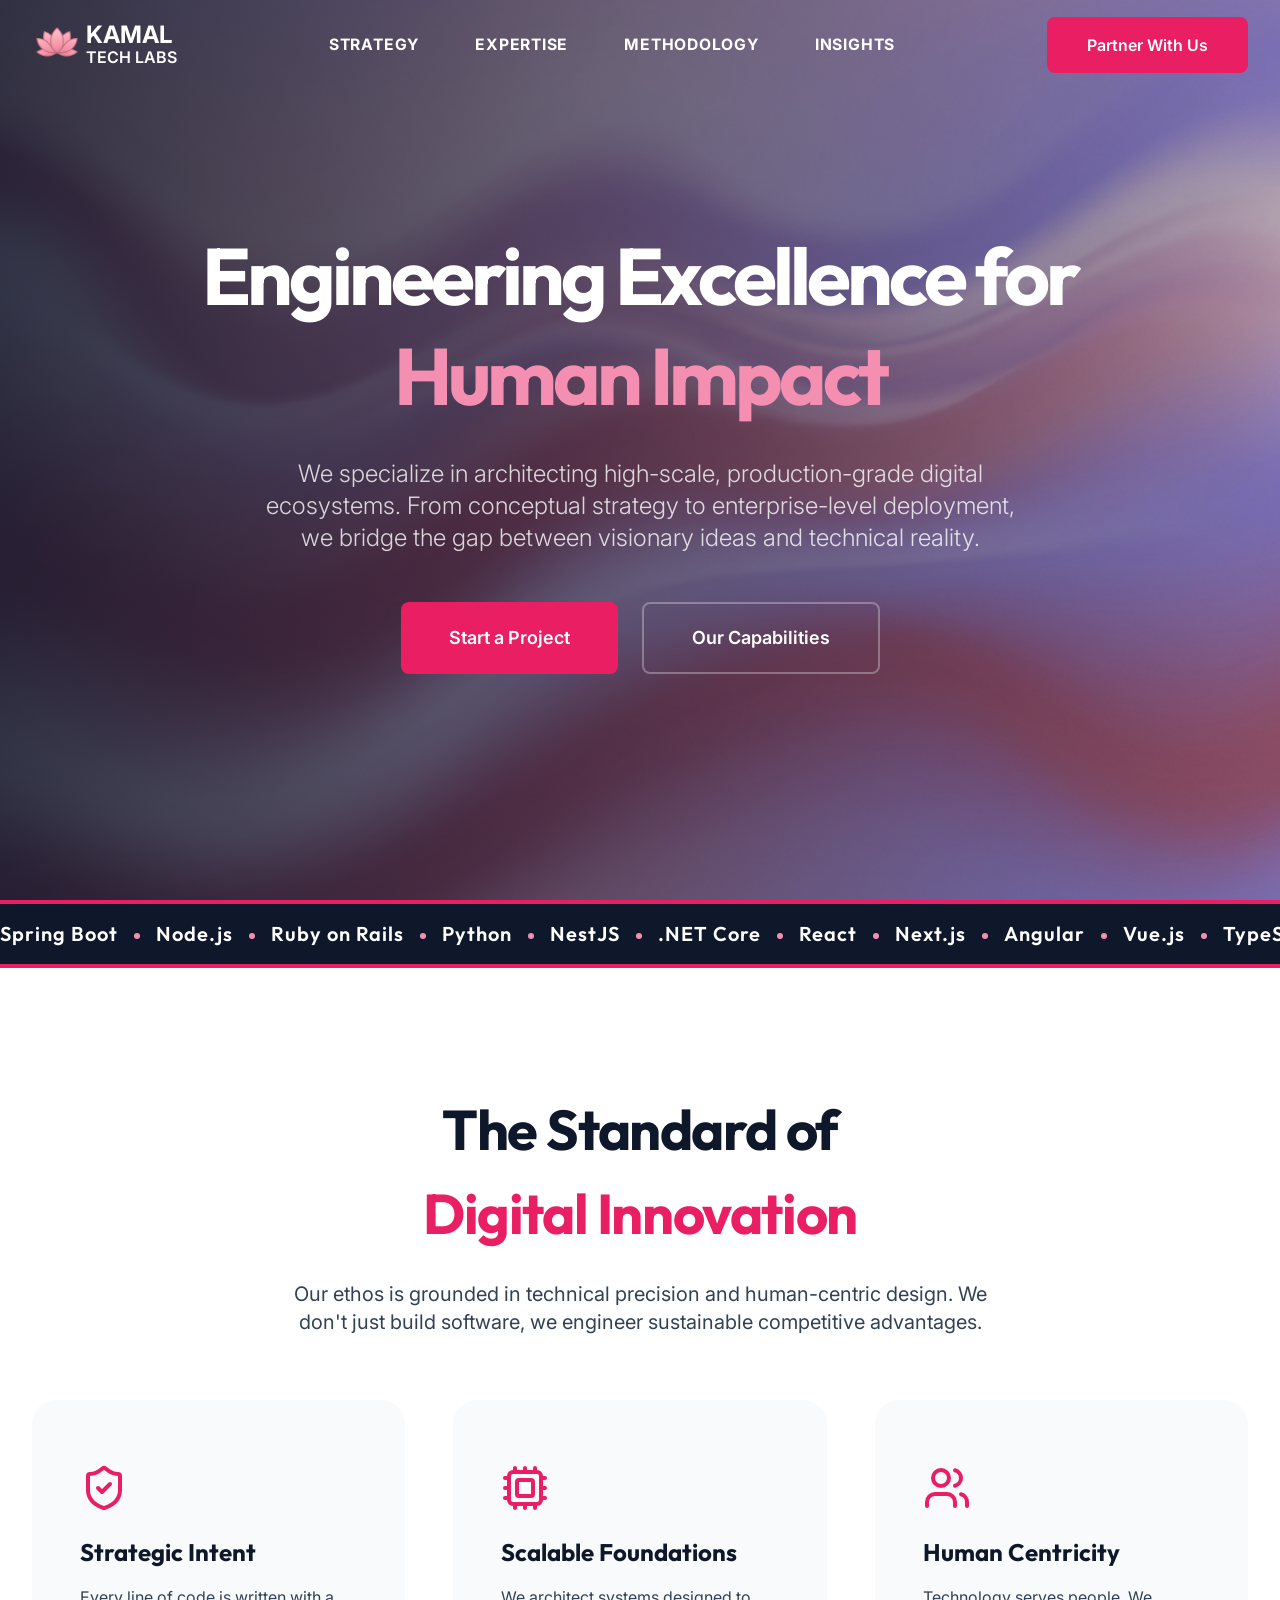
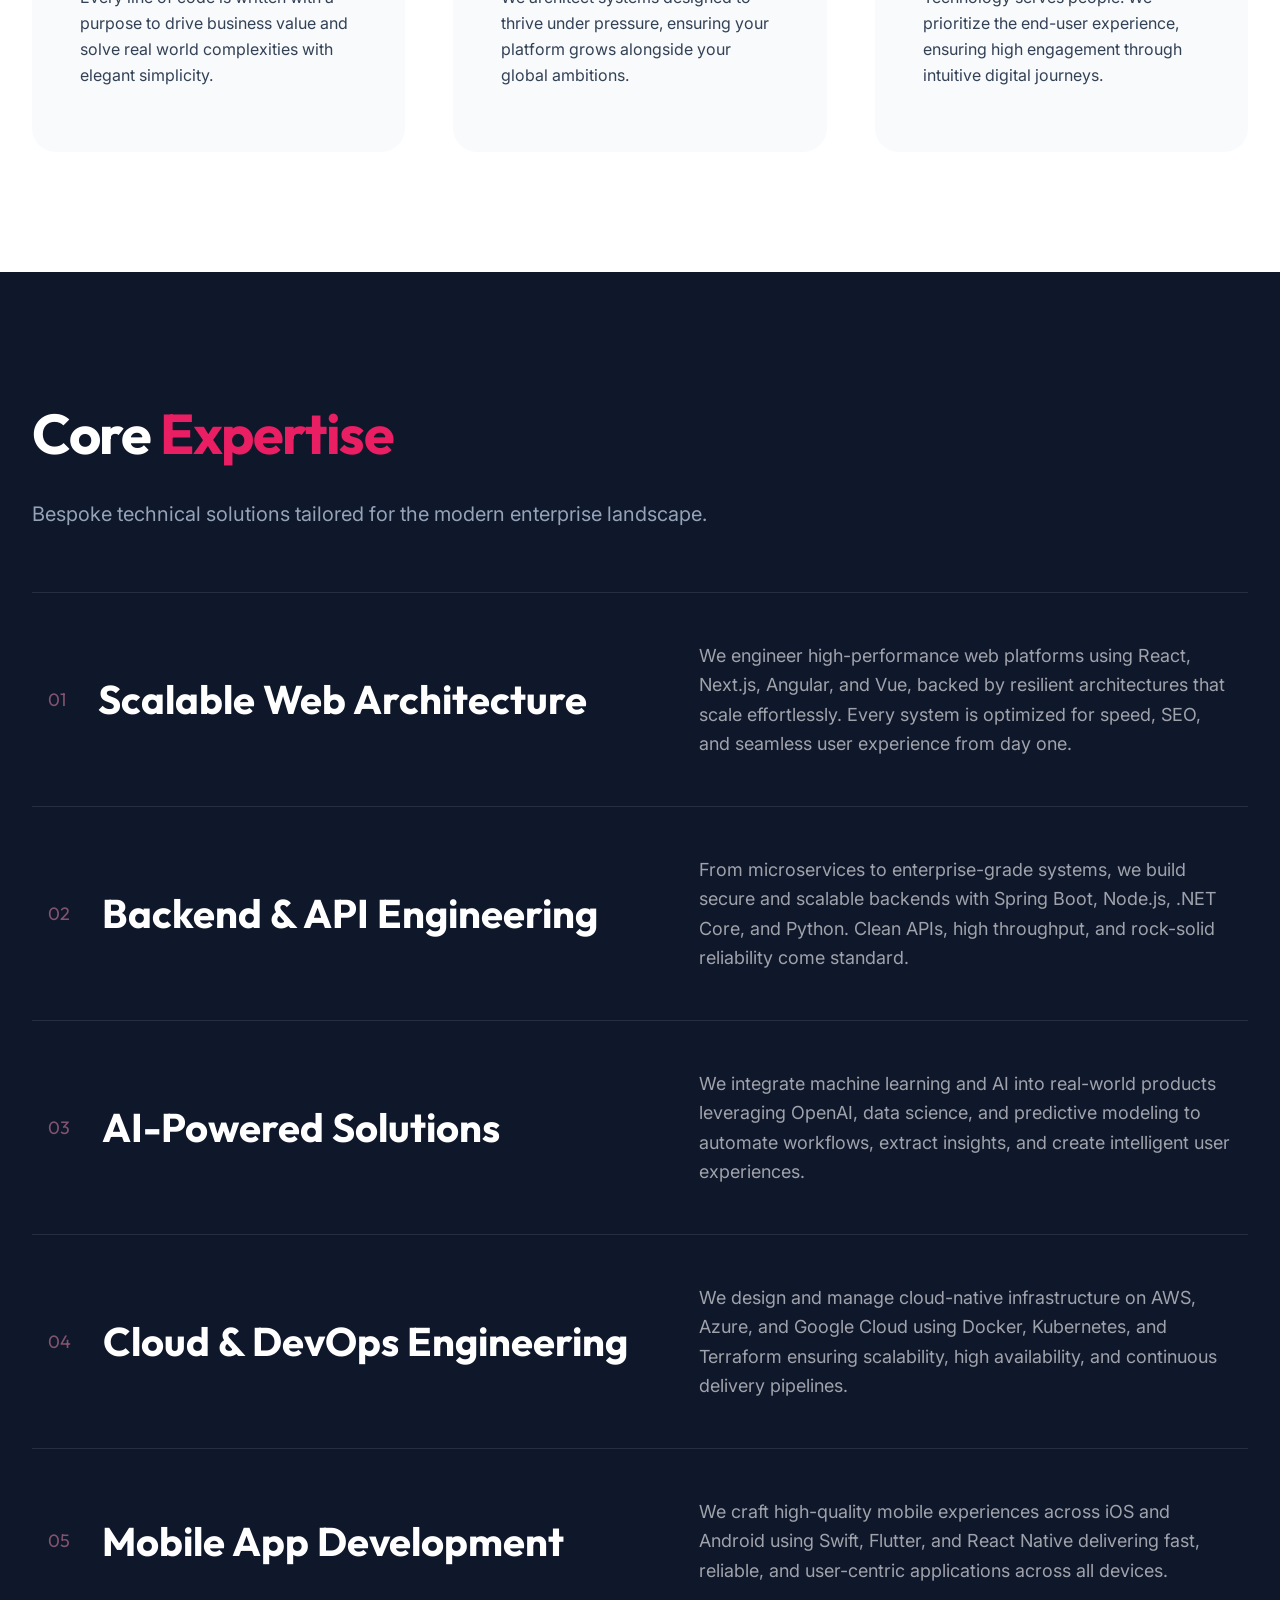
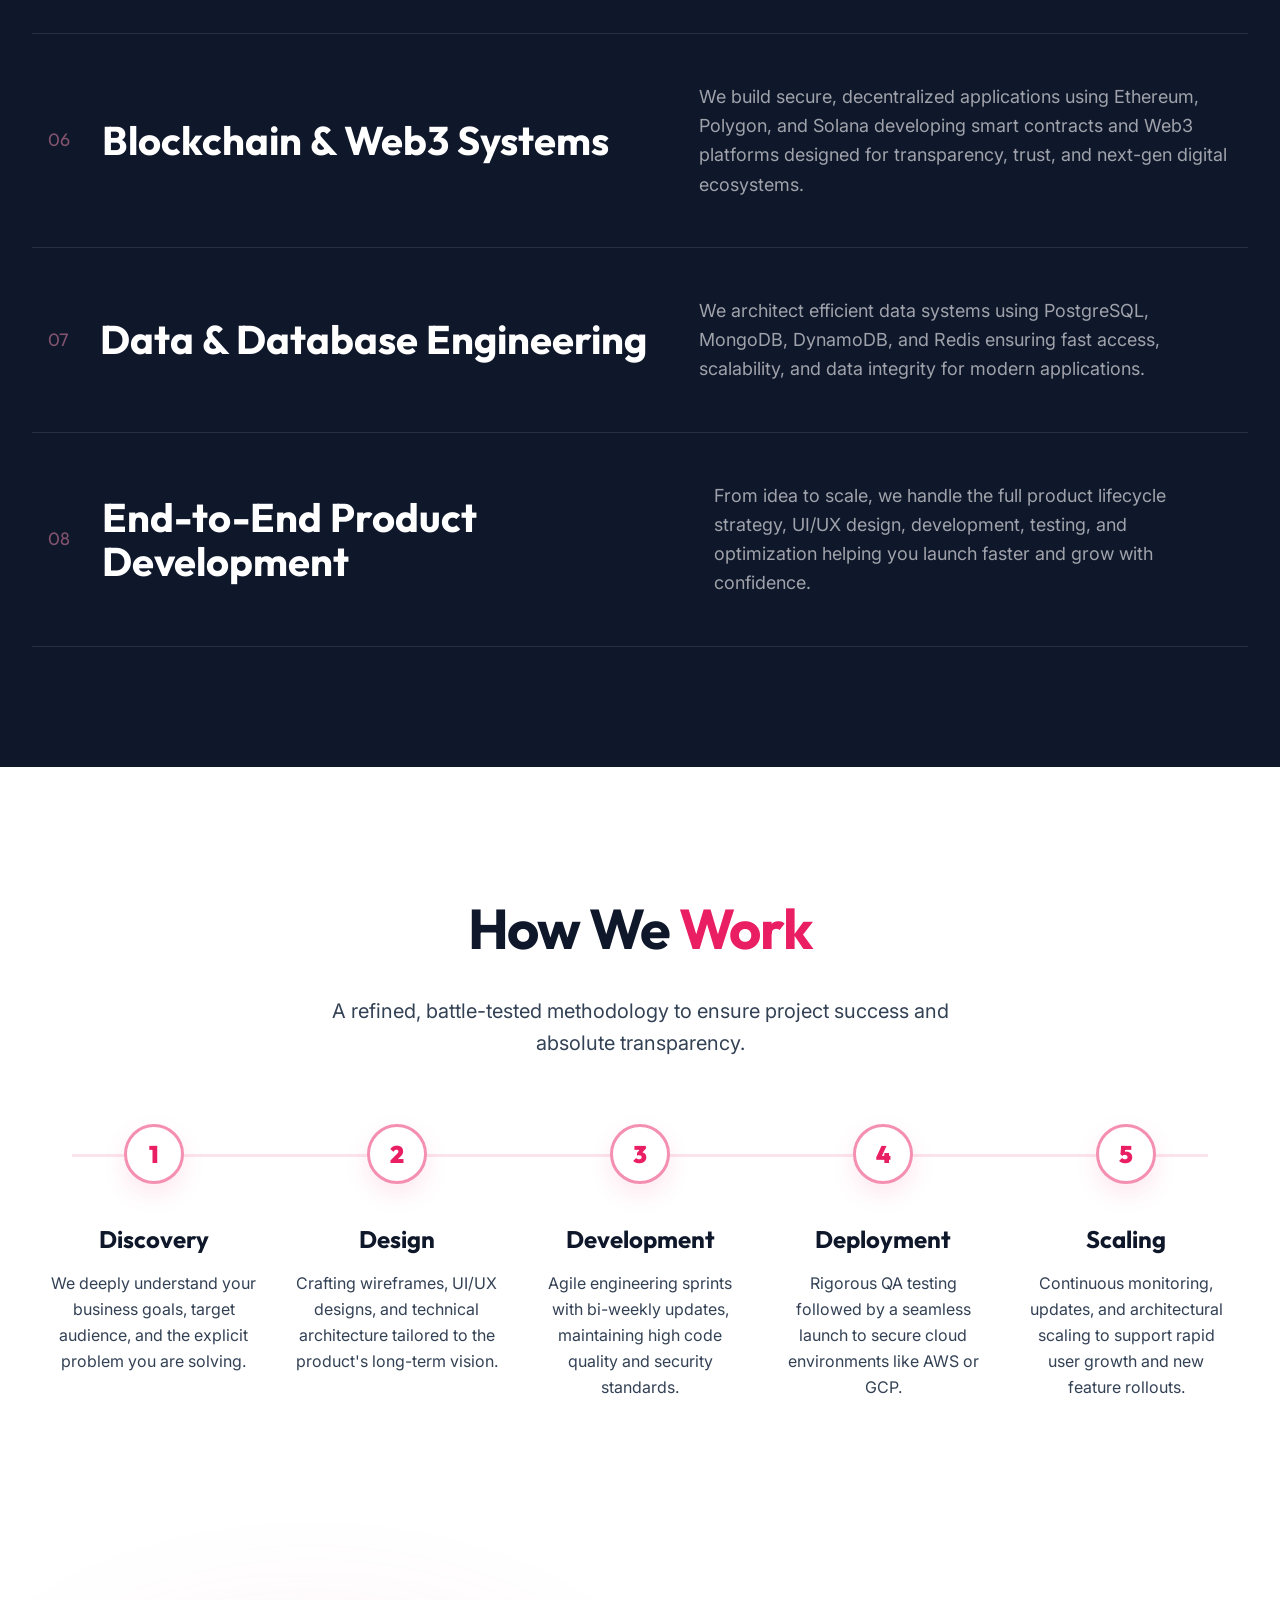
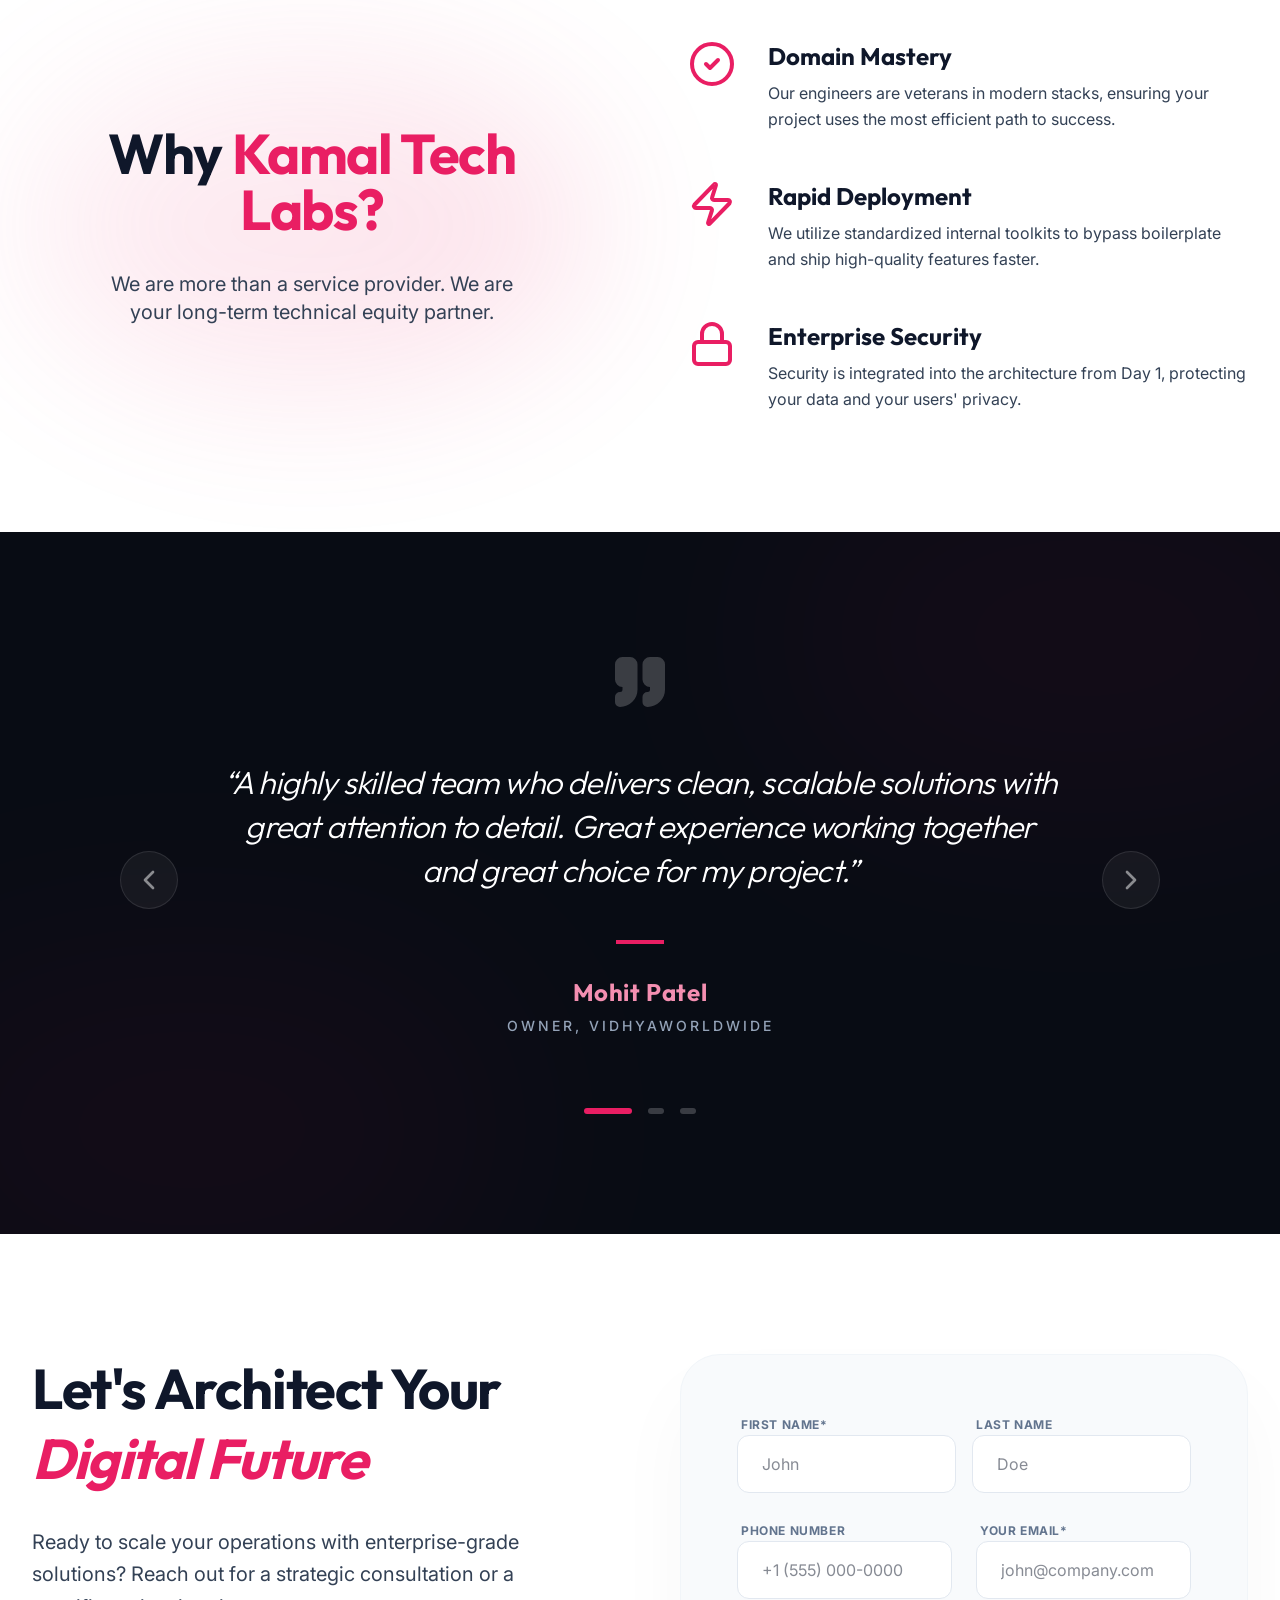
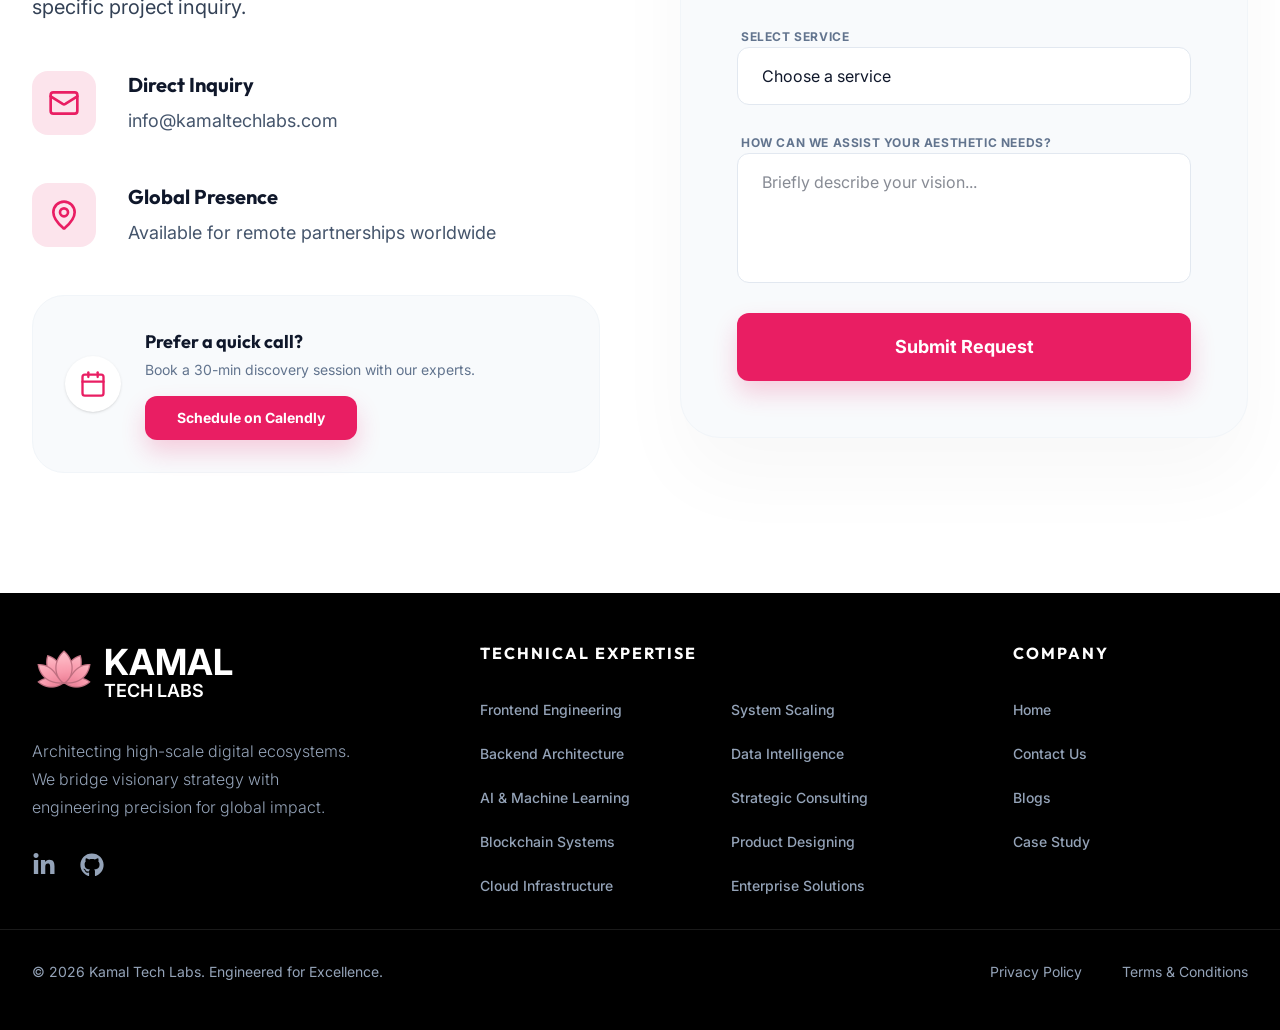
==== index.html @ 9405d2a1 "Landing page implementation" ====
<!doctype html>
<html lang="en">

<head>
  <meta charset="UTF-8" />
  <meta name="viewport" content="width=device-width, initial-scale=1.0" />
  <title>Kamal Tech Labs | Enterprise Digital Solutions & Innovation</title>
  <meta name="description"
    content="Kamal Tech Labs delivers high-performance digital services, transforming complex ideas into scalable, production-ready enterprise solutions." />

  <!-- Icons -->
  <link rel="icon" type="image/png" href="/favicon/favicon-96x96.png" sizes="96x96" />
  <link rel="icon" type="image/svg+xml" href="/favicon/favicon.svg" />
  <link rel="shortcut icon" href="/favicon/favicon.ico" />
  <link rel="apple-touch-icon" sizes="180x180" href="/favicon/apple-touch-icon.png" />
  <link rel="manifest" href="/favicon/site.webmanifest" />

  <!-- Open Graph / Facebook -->
  <meta property="og:type" content="website" />
  <meta property="og:title" content="Kamal Tech Labs | Enterprise Digital Solutions & Innovation" />
  <meta property="og:description"
    content="Kamal Tech Labs delivers high-performance digital services, transforming complex ideas into scalable, production-ready enterprise solutions." />

  <!-- Twitter -->
  <meta property="twitter:card" content="summary_large_image" />
  <meta property="twitter:title" content="Kamal Tech Labs | Enterprise Digital Solutions & Innovation" />
  <meta property="twitter:description"
    content="Kamal Tech Labs delivers high-performance digital services, transforming complex ideas into scalable, production-ready enterprise solutions." />

  <!-- Fonts -->
  <link rel="preconnect" href="https://fonts.googleapis.com" />
  <link rel="preconnect" href="https://fonts.gstatic.com" crossOrigin="anonymous" />
  <link
    href="https://fonts.googleapis.com/css2?family=Inter:wght@300;400;500;600&family=Outfit:wght@400;600;700;800&display=swap"
    rel="stylesheet" />

  <!-- Calendly -->
  <link href="https://assets.calendly.com/assets/external/widget.css" rel="stylesheet" />
  <script src="https://assets.calendly.com/assets/external/widget.js" type="text/javascript" async></script>
  <script type="module" crossorigin src="/assets/index-AXK6j0Ja.js"></script>
  <link rel="stylesheet" crossorigin href="/assets/index-B1nuG4Dw.css">
</head>

<body>
  <div id="root"></div>
</body>

</html>
---- assets/index-B1nuG4Dw.css ----
/*! tailwindcss v4.2.2 | MIT License | https://tailwindcss.com */
@layer properties{@supports (((-webkit-hyphens:none)) and (not (margin-trim:inline))) or ((-moz-orient:inline) and (not (color:rgb(from red r g b)))){*,:before,:after,::backdrop{--tw-translate-x:0;--tw-translate-y:0;--tw-translate-z:0;--tw-rotate-x:initial;--tw-rotate-y:initial;--tw-rotate-z:initial;--tw-skew-x:initial;--tw-skew-y:initial;--tw-space-y-reverse:0;--tw-border-style:solid;--tw-gradient-position:initial;--tw-gradient-from:#0000;--tw-gradient-via:#0000;--tw-gradient-to:#0000;--tw-gradient-stops:initial;--tw-gradient-via-stops:initial;--tw-gradient-from-position:0%;--tw-gradient-via-position:50%;--tw-gradient-to-position:100%;--tw-leading:initial;--tw-font-weight:initial;--tw-tracking:initial;--tw-shadow:0 0 #0000;--tw-shadow-color:initial;--tw-shadow-alpha:100%;--tw-inset-shadow:0 0 #0000;--tw-inset-shadow-color:initial;--tw-inset-shadow-alpha:100%;--tw-ring-color:initial;--tw-ring-shadow:0 0 #0000;--tw-inset-ring-color:initial;--tw-inset-ring-shadow:0 0 #0000;--tw-ring-inset:initial;--tw-ring-offset-width:0px;--tw-ring-offset-color:#fff;--tw-ring-offset-shadow:0 0 #0000;--tw-blur:initial;--tw-brightness:initial;--tw-contrast:initial;--tw-grayscale:initial;--tw-hue-rotate:initial;--tw-invert:initial;--tw-opacity:initial;--tw-saturate:initial;--tw-sepia:initial;--tw-drop-shadow:initial;--tw-drop-shadow-color:initial;--tw-drop-shadow-alpha:100%;--tw-drop-shadow-size:initial;--tw-backdrop-blur:initial;--tw-backdrop-brightness:initial;--tw-backdrop-contrast:initial;--tw-backdrop-grayscale:initial;--tw-backdrop-hue-rotate:initial;--tw-backdrop-invert:initial;--tw-backdrop-opacity:initial;--tw-backdrop-saturate:initial;--tw-backdrop-sepia:initial;--tw-duration:initial;--tw-ease:initial;--tw-scale-x:1;--tw-scale-y:1;--tw-scale-z:1;--tw-content:""}}}@layer theme{:root,:host{--font-sans:ui-sans-serif, system-ui, sans-serif, "Apple Color Emoji", "Segoe UI Emoji", "Segoe UI Symbol", "Noto Color Emoji";--font-mono:ui-monospace, SFMono-Regular, Menlo, Monaco, Consolas, "Liberation Mono", "Courier New", monospace;--color-slate-100:oklch(96.8% .007 247.896);--color-slate-200:oklch(92.9% .013 255.508);--color-slate-400:#94a3b8;--color-slate-500:oklch(55.4% .046 257.417);--color-slate-600:oklch(44.6% .043 257.281);--color-slate-700:#334155;--color-slate-900:#0f172a;--color-black:#000;--color-white:#fff;--spacing:.25rem;--container-lg:32rem;--container-2xl:42rem;--container-3xl:48rem;--container-4xl:56rem;--text-xs:.75rem;--text-xs--line-height:calc(1 / .75);--text-sm:.875rem;--text-sm--line-height:calc(1.25 / .875);--text-base:1rem;--text-base--line-height:calc(1.5 / 1);--text-lg:1.125rem;--text-lg--line-height:calc(1.75 / 1.125);--text-xl:1.25rem;--text-xl--line-height:calc(1.75 / 1.25);--text-2xl:1.5rem;--text-2xl--line-height:calc(2 / 1.5);--text-3xl:1.875rem;--text-3xl--line-height:calc(2.25 / 1.875);--text-4xl:2.25rem;--text-4xl--line-height:calc(2.5 / 2.25);--text-5xl:3rem;--text-5xl--line-height:1;--text-6xl:3.75rem;--text-6xl--line-height:1;--text-8xl:6rem;--text-8xl--line-height:1;--font-weight-light:300;--font-weight-normal:400;--font-weight-medium:500;--font-weight-semibold:600;--font-weight-bold:700;--font-weight-black:900;--tracking-tighter:-.05em;--tracking-tight:-.025em;--tracking-wide:.025em;--tracking-wider:.05em;--leading-tight:1.25;--leading-snug:1.375;--leading-relaxed:1.625;--radius-lg:.5rem;--radius-xl:.75rem;--radius-2xl:1rem;--blur-md:12px;--blur-xl:24px;--default-transition-duration:.15s;--default-transition-timing-function:cubic-bezier(.4, 0, .2, 1);--default-font-family:var(--font-sans);--default-mono-font-family:var(--font-mono);--color-primary:#e91e63;--color-primary-dark:#ad1457;--color-primary-light:#f48fb1;--color-primary-soft:#fce4ec;--color-bg-light:#f8fafc;--font-heading:"Outfit", sans-serif;--font-body:"Inter", sans-serif;--animate-marquee:marquee 60s linear infinite;--ease-cubic:cubic-bezier(.165, .84, .44, 1)}}@layer base{*,:after,:before,::backdrop{box-sizing:border-box;border:0 solid;margin:0;padding:0}::file-selector-button{box-sizing:border-box;border:0 solid;margin:0;padding:0}html,:host{-webkit-text-size-adjust:100%;tab-size:4;line-height:1.5;font-family:var(--default-font-family,ui-sans-serif, system-ui, sans-serif, "Apple Color Emoji", "Segoe UI Emoji", "Segoe UI Symbol", "Noto Color Emoji");font-feature-settings:var(--default-font-feature-settings,normal);font-variation-settings:var(--default-font-variation-settings,normal);-webkit-tap-highlight-color:transparent}hr{height:0;color:inherit;border-top-width:1px}abbr:where([title]){-webkit-text-decoration:underline dotted;text-decoration:underline dotted}h1,h2,h3,h4,h5,h6{font-size:inherit;font-weight:inherit}a{color:inherit;-webkit-text-decoration:inherit;-webkit-text-decoration:inherit;-webkit-text-decoration:inherit;-webkit-text-decoration:inherit;text-decoration:inherit}b,strong{font-weight:bolder}code,kbd,samp,pre{font-family:var(--default-mono-font-family,ui-monospace, SFMono-Regular, Menlo, Monaco, Consolas, "Liberation Mono", "Courier New", monospace);font-feature-settings:var(--default-mono-font-feature-settings,normal);font-variation-settings:var(--default-mono-font-variation-settings,normal);font-size:1em}small{font-size:80%}sub,sup{vertical-align:baseline;font-size:75%;line-height:0;position:relative}sub{bottom:-.25em}sup{top:-.5em}table{text-indent:0;border-color:inherit;border-collapse:collapse}:-moz-focusring{outline:auto}progress{vertical-align:baseline}summary{display:list-item}ol,ul,menu{list-style:none}img,svg,video,canvas,audio,iframe,embed,object{vertical-align:middle;display:block}img,video{max-width:100%;height:auto}button,input,select,optgroup,textarea{font:inherit;font-feature-settings:inherit;font-variation-settings:inherit;letter-spacing:inherit;color:inherit;opacity:1;background-color:#0000;border-radius:0}::file-selector-button{font:inherit;font-feature-settings:inherit;font-variation-settings:inherit;letter-spacing:inherit;color:inherit;opacity:1;background-color:#0000;border-radius:0}:where(select:is([multiple],[size])) optgroup{font-weight:bolder}:where(select:is([multiple],[size])) optgroup option{padding-inline-start:20px}::file-selector-button{margin-inline-end:4px}::placeholder{opacity:1}@supports (not ((-webkit-appearance:-apple-pay-button))) or (contain-intrinsic-size:1px){::placeholder{color:currentColor}@supports (color:color-mix(in lab, red, red)){::placeholder{color:color-mix(in oklab, currentcolor 50%, transparent)}}}textarea{resize:vertical}::-webkit-search-decoration{-webkit-appearance:none}::-webkit-date-and-time-value{min-height:1lh;text-align:inherit}::-webkit-datetime-edit{display:inline-flex}::-webkit-datetime-edit-fields-wrapper{padding:0}::-webkit-datetime-edit{padding-block:0}::-webkit-datetime-edit-year-field{padding-block:0}::-webkit-datetime-edit-month-field{padding-block:0}::-webkit-datetime-edit-day-field{padding-block:0}::-webkit-datetime-edit-hour-field{padding-block:0}::-webkit-datetime-edit-minute-field{padding-block:0}::-webkit-datetime-edit-second-field{padding-block:0}::-webkit-datetime-edit-millisecond-field{padding-block:0}::-webkit-datetime-edit-meridiem-field{padding-block:0}::-webkit-calendar-picker-indicator{line-height:1}:-moz-ui-invalid{box-shadow:none}button,input:where([type=button],[type=reset],[type=submit]){appearance:button}::file-selector-button{appearance:button}::-webkit-inner-spin-button{height:auto}::-webkit-outer-spin-button{height:auto}[hidden]:where(:not([hidden=until-found])){display:none!important}:root{--primary:#e91e63;--primary-dark:#ad1457;--primary-light:#f48fb1;--primary-soft:#fce4ec;--deep-slate:#0f172a;--slate-700:#334155;--slate-400:#94a3b8;--bg-light:#f8fafc;--white:#fff;--nav-height:90px}html{scroll-behavior:smooth}body{cursor:default;background-color:var(--color-white);font-family:var(--font-body);color:var(--color-slate-900);-webkit-font-smoothing:antialiased;-moz-osx-font-smoothing:grayscale;overflow-x:hidden}h1,h2,h3,h4,h5{font-family:var(--font-heading);--tw-font-weight:var(--font-weight-bold);font-weight:var(--font-weight-bold)}}@layer components{.section-padding{padding-block:120px}.section-padding-large{padding-block:100px}.btn{cursor:pointer;border-radius:var(--radius-lg);--tw-border-style:none;padding-inline:calc(var(--spacing) * 10);padding-block:calc(var(--spacing) * 4);font-size:var(--text-base);line-height:var(--tw-leading,var(--text-base--line-height));--tw-font-weight:var(--font-weight-semibold);font-weight:var(--font-weight-semibold);transition-property:all;transition-timing-function:var(--tw-ease,var(--default-transition-timing-function));transition-duration:var(--tw-duration,var(--default-transition-duration));--tw-duration:.4s;--tw-ease:var(--ease-cubic);transition-duration:.4s;transition-timing-function:var(--ease-cubic);border-style:none;justify-content:center;align-items:center;text-decoration-line:none;display:inline-flex}.btn-primary{background-color:var(--color-primary);color:var(--color-white)}@media (hover:hover){.btn-primary:hover{background-color:var(--color-primary-dark);--tw-shadow:0 12px 24px var(--tw-shadow-color,#e91e6333);box-shadow:var(--tw-inset-shadow), var(--tw-inset-ring-shadow), var(--tw-ring-offset-shadow), var(--tw-ring-shadow), var(--tw-shadow)}}.btn-outline{border-style:var(--tw-border-style);--tw-border-style:solid;border:2px solid #ffffff4d}@supports (color:color-mix(in lab, red, red)){.btn-outline{border-color:color-mix(in oklab, var(--color-white) 30%, transparent)}}.btn-outline{color:var(--color-white);--tw-backdrop-blur:blur(var(--blur-md));-webkit-backdrop-filter:var(--tw-backdrop-blur,) var(--tw-backdrop-brightness,) var(--tw-backdrop-contrast,) var(--tw-backdrop-grayscale,) var(--tw-backdrop-hue-rotate,) var(--tw-backdrop-invert,) var(--tw-backdrop-opacity,) var(--tw-backdrop-saturate,) var(--tw-backdrop-sepia,);backdrop-filter:var(--tw-backdrop-blur,) var(--tw-backdrop-brightness,) var(--tw-backdrop-contrast,) var(--tw-backdrop-grayscale,) var(--tw-backdrop-hue-rotate,) var(--tw-backdrop-invert,) var(--tw-backdrop-opacity,) var(--tw-backdrop-saturate,) var(--tw-backdrop-sepia,);background-color:#0000}@media (hover:hover){.btn-outline:hover{border-color:var(--color-white);background-color:var(--color-white);color:var(--color-primary)}}.btn-lg{padding-inline:calc(var(--spacing) * 12);padding-block:calc(var(--spacing) * 5);font-size:var(--text-lg);line-height:var(--tw-leading,var(--text-lg--line-height))}.btn-xl{border-radius:var(--radius-xl);padding-inline:calc(var(--spacing) * 16);padding-block:calc(var(--spacing) * 6);font-size:var(--text-xl);line-height:var(--tw-leading,var(--text-xl--line-height))}.reveal{--tw-translate-y:calc(var(--spacing) * 10);translate:var(--tw-translate-x) var(--tw-translate-y);opacity:0;transition-property:all;transition-timing-function:var(--tw-ease,var(--default-transition-timing-function));transition-duration:var(--tw-duration,var(--default-transition-duration));--tw-duration:.8s;--tw-ease:var(--ease-cubic);transition-duration:.8s;transition-timing-function:var(--ease-cubic)}.reveal.active{--tw-translate-y:calc(var(--spacing) * 0);translate:var(--tw-translate-x) var(--tw-translate-y);opacity:1}.delay-1{transition-delay:.2s}.delay-2{transition-delay:.4s}.tech-marquee{border-top-style:var(--tw-border-style);border-top-width:4px;border-bottom-style:var(--tw-border-style);border-bottom-width:4px;border-color:var(--color-primary);background-color:var(--color-slate-900);padding-block:calc(var(--spacing) * 4);white-space:nowrap;color:var(--color-white);position:relative;overflow:hidden}.marquee-content{animation:var(--animate-marquee);font-family:var(--font-heading);font-size:var(--text-xl);line-height:var(--tw-leading,var(--text-xl--line-height));--tw-font-weight:var(--font-weight-semibold);font-weight:var(--font-weight-semibold);--tw-tracking:var(--tracking-wider);letter-spacing:var(--tracking-wider);display:inline-block}.dot{margin-inline:calc(var(--spacing) * 4);height:calc(var(--spacing) * 1.5);width:calc(var(--spacing) * 1.5);background-color:var(--color-primary-light);vertical-align:middle;border-radius:3.40282e38px;display:inline-block}}@layer utilities{.pointer-events-auto{pointer-events:auto}.pointer-events-none{pointer-events:none}.invisible{visibility:hidden}.visible{visibility:visible}.absolute{position:absolute}.fixed{position:fixed}.relative{position:relative}.inset-0{inset:calc(var(--spacing) * 0)}.top-0{top:calc(var(--spacing) * 0)}.top-\[-10\%\]{top:-10%}.top-\[40\%\]{top:40%}.top-\[80px\]{top:80px}.right-\[-10\%\]{right:-10%}.right-\[-20px\]{right:-20px}.bottom-\[-10\%\]{bottom:-10%}.left-0{left:calc(var(--spacing) * 0)}.left-\[-10\%\]{left:-10%}.left-\[-20px\]{left:-20px}.z-10{z-index:10}.z-\[-1\]{z-index:-1}.z-\[2\]{z-index:2}.z-\[1000\]{z-index:1000}.container{width:100%}@media (width>=40rem){.container{max-width:40rem}}@media (width>=48rem){.container{max-width:48rem}}@media (width>=64rem){.container{max-width:64rem}}@media (width>=80rem){.container{max-width:80rem}}@media (width>=96rem){.container{max-width:96rem}}.mx-0{margin-inline:calc(var(--spacing) * 0)}.mx-auto{margin-inline:auto}.mt-4{margin-top:calc(var(--spacing) * 4)}.mt-12{margin-top:calc(var(--spacing) * 12)}.mt-16{margin-top:calc(var(--spacing) * 16)}.mt-auto{margin-top:auto}.mb-0{margin-bottom:calc(var(--spacing) * 0)}.mb-1{margin-bottom:calc(var(--spacing) * 1)}.mb-2{margin-bottom:calc(var(--spacing) * 2)}.mb-4{margin-bottom:calc(var(--spacing) * 4)}.mb-6{margin-bottom:calc(var(--spacing) * 6)}.mb-8{margin-bottom:calc(var(--spacing) * 8)}.mb-10{margin-bottom:calc(var(--spacing) * 10)}.mb-12{margin-bottom:calc(var(--spacing) * 12)}.mb-16{margin-bottom:calc(var(--spacing) * 16)}.ml-1{margin-left:calc(var(--spacing) * 1)}.flex{display:flex}.grid{display:grid}.hidden{display:none}.inline-block{display:inline-block}.h-0\.5{height:calc(var(--spacing) * .5)}.h-1{height:calc(var(--spacing) * 1)}.h-1\.5{height:calc(var(--spacing) * 1.5)}.h-2{height:calc(var(--spacing) * 2)}.h-12{height:calc(var(--spacing) * 12)}.h-14{height:calc(var(--spacing) * 14)}.h-16{height:calc(var(--spacing) * 16)}.h-20{height:calc(var(--spacing) * 20)}.h-\[50\%\]{height:50%}.h-\[60px\]{height:60px}.h-\[90px\]{height:90px}.h-full{height:100%}.h-screen{height:100vh}.min-h-\[320px\]{min-height:320px}.min-h-screen{min-height:100vh}.w-2{width:calc(var(--spacing) * 2)}.w-3{width:calc(var(--spacing) * 3)}.w-4{width:calc(var(--spacing) * 4)}.w-7{width:calc(var(--spacing) * 7)}.w-8{width:calc(var(--spacing) * 8)}.w-12{width:calc(var(--spacing) * 12)}.w-14{width:calc(var(--spacing) * 14)}.w-16{width:calc(var(--spacing) * 16)}.w-\[60px\]{width:60px}.w-full{width:100%}.max-w-2xl{max-width:var(--container-2xl)}.max-w-3xl{max-width:var(--container-3xl)}.max-w-4xl{max-width:var(--container-4xl)}.max-w-\[280px\]{max-width:280px}.max-w-\[320px\]{max-width:320px}.max-w-\[500px\]{max-width:500px}.max-w-\[700px\]{max-width:700px}.max-w-\[1000px\]{max-width:1000px}.max-w-lg{max-width:var(--container-lg)}.flex-1{flex:1}.flex-shrink-0{flex-shrink:0}.grow{flex-grow:1}.-translate-x-full{--tw-translate-x:-100%;translate:var(--tw-translate-x) var(--tw-translate-y)}.translate-x-0{--tw-translate-x:calc(var(--spacing) * 0);translate:var(--tw-translate-x) var(--tw-translate-y)}.translate-x-full{--tw-translate-x:100%;translate:var(--tw-translate-x) var(--tw-translate-y)}.-translate-y-1\/2{--tw-translate-y:calc(calc(1 / 2 * 100%) * -1);translate:var(--tw-translate-x) var(--tw-translate-y)}.-translate-y-2{--tw-translate-y:calc(var(--spacing) * -2);translate:var(--tw-translate-x) var(--tw-translate-y)}.-translate-y-full{--tw-translate-y:-100%;translate:var(--tw-translate-x) var(--tw-translate-y)}.translate-y-0{--tw-translate-y:calc(var(--spacing) * 0);translate:var(--tw-translate-x) var(--tw-translate-y)}.translate-y-2{--tw-translate-y:calc(var(--spacing) * 2);translate:var(--tw-translate-x) var(--tw-translate-y)}.-rotate-45{rotate:-45deg}.rotate-45{rotate:45deg}.transform{transform:var(--tw-rotate-x,) var(--tw-rotate-y,) var(--tw-rotate-z,) var(--tw-skew-x,) var(--tw-skew-y,)}.cursor-default{cursor:default}.cursor-pointer{cursor:pointer}.resize-none{resize:none}.list-none{list-style-type:none}.appearance-none{appearance:none}.grid-cols-1{grid-template-columns:repeat(1,minmax(0,1fr))}.grid-cols-2{grid-template-columns:repeat(2,minmax(0,1fr))}.flex-col{flex-direction:column}.flex-row{flex-direction:row}.items-center{align-items:center}.items-start{align-items:flex-start}.justify-between{justify-content:space-between}.justify-center{justify-content:center}.gap-0{gap:calc(var(--spacing) * 0)}.gap-1{gap:calc(var(--spacing) * 1)}.gap-1\.5{gap:calc(var(--spacing) * 1.5)}.gap-2{gap:calc(var(--spacing) * 2)}.gap-3{gap:calc(var(--spacing) * 3)}.gap-4{gap:calc(var(--spacing) * 4)}.gap-5{gap:calc(var(--spacing) * 5)}.gap-6{gap:calc(var(--spacing) * 6)}.gap-8{gap:calc(var(--spacing) * 8)}.gap-10{gap:calc(var(--spacing) * 10)}.gap-12{gap:calc(var(--spacing) * 12)}.gap-14{gap:calc(var(--spacing) * 14)}.gap-16{gap:calc(var(--spacing) * 16)}.gap-20{gap:calc(var(--spacing) * 20)}:where(.space-y-2>:not(:last-child)){--tw-space-y-reverse:0;margin-block-start:calc(calc(var(--spacing) * 2) * var(--tw-space-y-reverse));margin-block-end:calc(calc(var(--spacing) * 2) * calc(1 - var(--tw-space-y-reverse)))}:where(.space-y-6>:not(:last-child)){--tw-space-y-reverse:0;margin-block-start:calc(calc(var(--spacing) * 6) * var(--tw-space-y-reverse));margin-block-end:calc(calc(var(--spacing) * 6) * calc(1 - var(--tw-space-y-reverse)))}:where(.space-y-12>:not(:last-child)){--tw-space-y-reverse:0;margin-block-start:calc(calc(var(--spacing) * 12) * var(--tw-space-y-reverse));margin-block-end:calc(calc(var(--spacing) * 12) * calc(1 - var(--tw-space-y-reverse)))}.overflow-hidden{overflow:hidden}.rounded-2xl{border-radius:var(--radius-2xl)}.rounded-\[24px\]{border-radius:24px}.rounded-\[32px\]{border-radius:32px}.rounded-\[40px\]{border-radius:40px}.rounded-full{border-radius:3.40282e38px}.rounded-xl{border-radius:var(--radius-xl)}.border{border-style:var(--tw-border-style);border-width:1px}.border-\[3px\]{border-style:var(--tw-border-style);border-width:3px}.border-t{border-top-style:var(--tw-border-style);border-top-width:1px}.border-b{border-bottom-style:var(--tw-border-style);border-bottom-width:1px}.border-b-2{border-bottom-style:var(--tw-border-style);border-bottom-width:2px}.border-none{--tw-border-style:none;border-style:none}.border-primary{border-color:var(--color-primary)}.border-primary-light{border-color:var(--color-primary-light)}.border-slate-100{border-color:var(--color-slate-100)}.border-slate-200{border-color:var(--color-slate-200)}.border-transparent{border-color:#0000}.border-white{border-color:var(--color-white)}.border-white\/10{border-color:#ffffff1a}@supports (color:color-mix(in lab, red, red)){.border-white\/10{border-color:color-mix(in oklab, var(--color-white) 10%, transparent)}}.bg-\[\#4ade80\]{background-color:#4ade80}.bg-\[\#080c14\]{background-color:#080c14}.bg-bg-light{background-color:var(--color-bg-light)}.bg-black{background-color:var(--color-black)}.bg-primary{background-color:var(--color-primary)}.bg-primary-soft{background-color:var(--color-primary-soft)}.bg-slate-900{background-color:var(--color-slate-900)}.bg-transparent{background-color:#0000}.bg-white{background-color:var(--color-white)}.bg-white\/5{background-color:#ffffff0d}@supports (color:color-mix(in lab, red, red)){.bg-white\/5{background-color:color-mix(in oklab, var(--color-white) 5%, transparent)}}.bg-white\/20{background-color:#fff3}@supports (color:color-mix(in lab, red, red)){.bg-white\/20{background-color:color-mix(in oklab, var(--color-white) 20%, transparent)}}.bg-white\/50{background-color:#ffffff80}@supports (color:color-mix(in lab, red, red)){.bg-white\/50{background-color:color-mix(in oklab, var(--color-white) 50%, transparent)}}.bg-gradient-to-br{--tw-gradient-position:to bottom right in oklab;background-image:linear-gradient(var(--tw-gradient-stops))}.bg-gradient-to-r{--tw-gradient-position:to right in oklab;background-image:linear-gradient(var(--tw-gradient-stops))}.bg-\[url\(\'\/images\/hero_fluid\.png\'\)\]{background-image:url(/images/hero_fluid.png)}.from-primary-light{--tw-gradient-from:var(--color-primary-light);--tw-gradient-stops:var(--tw-gradient-via-stops,var(--tw-gradient-position), var(--tw-gradient-from) var(--tw-gradient-from-position), var(--tw-gradient-to) var(--tw-gradient-to-position))}.from-primary\/10{--tw-gradient-from:#e91e631a}@supports (color:color-mix(in lab, red, red)){.from-primary\/10{--tw-gradient-from:color-mix(in oklab, var(--color-primary) 10%, transparent)}}.from-primary\/10{--tw-gradient-stops:var(--tw-gradient-via-stops,var(--tw-gradient-position), var(--tw-gradient-from) var(--tw-gradient-from-position), var(--tw-gradient-to) var(--tw-gradient-to-position))}.from-slate-900\/85{--tw-gradient-from:#0f172ad9}@supports (color:color-mix(in lab, red, red)){.from-slate-900\/85{--tw-gradient-from:color-mix(in oklab, var(--color-slate-900) 85%, transparent)}}.from-slate-900\/85{--tw-gradient-stops:var(--tw-gradient-via-stops,var(--tw-gradient-position), var(--tw-gradient-from) var(--tw-gradient-from-position), var(--tw-gradient-to) var(--tw-gradient-to-position))}.to-primary{--tw-gradient-to:var(--color-primary);--tw-gradient-stops:var(--tw-gradient-via-stops,var(--tw-gradient-position), var(--tw-gradient-from) var(--tw-gradient-from-position), var(--tw-gradient-to) var(--tw-gradient-to-position))}.to-primary\/5{--tw-gradient-to:#e91e630d}@supports (color:color-mix(in lab, red, red)){.to-primary\/5{--tw-gradient-to:color-mix(in oklab, var(--color-primary) 5%, transparent)}}.to-primary\/5{--tw-gradient-stops:var(--tw-gradient-via-stops,var(--tw-gradient-position), var(--tw-gradient-from) var(--tw-gradient-from-position), var(--tw-gradient-to) var(--tw-gradient-to-position))}.to-slate-900\/30{--tw-gradient-to:#0f172a4d}@supports (color:color-mix(in lab, red, red)){.to-slate-900\/30{--tw-gradient-to:color-mix(in oklab, var(--color-slate-900) 30%, transparent)}}.to-slate-900\/30{--tw-gradient-stops:var(--tw-gradient-via-stops,var(--tw-gradient-position), var(--tw-gradient-from) var(--tw-gradient-from-position), var(--tw-gradient-to) var(--tw-gradient-to-position))}.bg-cover{background-size:cover}.bg-fixed{background-attachment:fixed}.bg-center{background-position:50%}.p-0{padding:calc(var(--spacing) * 0)}.p-3{padding:calc(var(--spacing) * 3)}.p-5{padding:calc(var(--spacing) * 5)}.p-8{padding:calc(var(--spacing) * 8)}.p-16{padding:calc(var(--spacing) * 16)}.px-0{padding-inline:calc(var(--spacing) * 0)}.px-4{padding-inline:calc(var(--spacing) * 4)}.px-6{padding-inline:calc(var(--spacing) * 6)}.px-8{padding-inline:calc(var(--spacing) * 8)}.px-12{padding-inline:calc(var(--spacing) * 12)}.py-3{padding-block:calc(var(--spacing) * 3)}.py-4{padding-block:calc(var(--spacing) * 4)}.py-5{padding-block:calc(var(--spacing) * 5)}.py-12{padding-block:calc(var(--spacing) * 12)}.py-16{padding-block:calc(var(--spacing) * 16)}.py-20{padding-block:calc(var(--spacing) * 20)}.py-32{padding-block:calc(var(--spacing) * 32)}.py-\[120px\]{padding-block:120px}.pt-0{padding-top:calc(var(--spacing) * 0)}.pt-2{padding-top:calc(var(--spacing) * 2)}.pt-8{padding-top:calc(var(--spacing) * 8)}.pt-20{padding-top:calc(var(--spacing) * 20)}.pb-\[120px\]{padding-bottom:120px}.text-center{text-align:center}.text-left{text-align:left}.font-heading{font-family:var(--font-heading)}.text-2xl{font-size:var(--text-2xl);line-height:var(--tw-leading,var(--text-2xl--line-height))}.text-3xl{font-size:var(--text-3xl);line-height:var(--tw-leading,var(--text-3xl--line-height))}.text-4xl{font-size:var(--text-4xl);line-height:var(--tw-leading,var(--text-4xl--line-height))}.text-5xl{font-size:var(--text-5xl);line-height:var(--tw-leading,var(--text-5xl--line-height))}.text-6xl{font-size:var(--text-6xl);line-height:var(--tw-leading,var(--text-6xl--line-height))}.text-base{font-size:var(--text-base);line-height:var(--tw-leading,var(--text-base--line-height))}.text-lg{font-size:var(--text-lg);line-height:var(--tw-leading,var(--text-lg--line-height))}.text-sm{font-size:var(--text-sm);line-height:var(--tw-leading,var(--text-sm--line-height))}.text-xl{font-size:var(--text-xl);line-height:var(--tw-leading,var(--text-xl--line-height))}.text-xs{font-size:var(--text-xs);line-height:var(--tw-leading,var(--text-xs--line-height))}.text-\[0\.98rem\]{font-size:.98rem}.text-\[1\.5rem\]{font-size:1.5rem}.text-\[3\.5rem\]{font-size:3.5rem}.text-\[3rem\]{font-size:3rem}.text-\[4rem\]{font-size:4rem}.leading-7{--tw-leading:calc(var(--spacing) * 7);line-height:calc(var(--spacing) * 7)}.leading-none{--tw-leading:1;line-height:1}.leading-relaxed{--tw-leading:var(--leading-relaxed);line-height:var(--leading-relaxed)}.leading-snug{--tw-leading:var(--leading-snug);line-height:var(--leading-snug)}.leading-tight{--tw-leading:var(--leading-tight);line-height:var(--leading-tight)}.font-black{--tw-font-weight:var(--font-weight-black);font-weight:var(--font-weight-black)}.font-bold{--tw-font-weight:var(--font-weight-bold);font-weight:var(--font-weight-bold)}.font-light{--tw-font-weight:var(--font-weight-light);font-weight:var(--font-weight-light)}.font-medium{--tw-font-weight:var(--font-weight-medium);font-weight:var(--font-weight-medium)}.font-normal{--tw-font-weight:var(--font-weight-normal);font-weight:var(--font-weight-normal)}.font-semibold{--tw-font-weight:var(--font-weight-semibold);font-weight:var(--font-weight-semibold)}.tracking-\[2px\]{--tw-tracking:2px;letter-spacing:2px}.tracking-\[3px\]{--tw-tracking:3px;letter-spacing:3px}.tracking-tight{--tw-tracking:var(--tracking-tight);letter-spacing:var(--tracking-tight)}.tracking-tighter{--tw-tracking:var(--tracking-tighter);letter-spacing:var(--tracking-tighter)}.tracking-wide{--tw-tracking:var(--tracking-wide);letter-spacing:var(--tracking-wide)}.tracking-wider{--tw-tracking:var(--tracking-wider);letter-spacing:var(--tracking-wider)}.text-primary{color:var(--color-primary)}.text-primary-light{color:var(--color-primary-light)}.text-slate-400{color:var(--color-slate-400)}.text-slate-500{color:var(--color-slate-500)}.text-slate-600{color:var(--color-slate-600)}.text-slate-700{color:var(--color-slate-700)}.text-slate-900{color:var(--color-slate-900)}.text-white{color:var(--color-white)}.text-white\/50{color:#ffffff80}@supports (color:color-mix(in lab, red, red)){.text-white\/50{color:color-mix(in oklab, var(--color-white) 50%, transparent)}}.text-white\/70{color:#ffffffb3}@supports (color:color-mix(in lab, red, red)){.text-white\/70{color:color-mix(in oklab, var(--color-white) 70%, transparent)}}.text-white\/80{color:#fffc}@supports (color:color-mix(in lab, red, red)){.text-white\/80{color:color-mix(in oklab, var(--color-white) 80%, transparent)}}.text-white\/90{color:#ffffffe6}@supports (color:color-mix(in lab, red, red)){.text-white\/90{color:color-mix(in oklab, var(--color-white) 90%, transparent)}}.uppercase{text-transform:uppercase}.italic{font-style:italic}.opacity-0{opacity:0}.opacity-5{opacity:.05}.opacity-20{opacity:.2}.opacity-50{opacity:.5}.opacity-60{opacity:.6}.opacity-90{opacity:.9}.opacity-100{opacity:1}.opacity-\[0\.15\]{opacity:.15}.shadow-2xl{--tw-shadow:0 25px 50px -12px var(--tw-shadow-color,#00000040);box-shadow:var(--tw-inset-shadow), var(--tw-inset-ring-shadow), var(--tw-ring-offset-shadow), var(--tw-ring-shadow), var(--tw-shadow)}.shadow-\[0_0_12px_\#4ade80\]{--tw-shadow:0 0 12px var(--tw-shadow-color,#4ade80);box-shadow:var(--tw-inset-shadow), var(--tw-inset-ring-shadow), var(--tw-ring-offset-shadow), var(--tw-ring-shadow), var(--tw-shadow)}.shadow-\[0_10px_25px_rgba\(233\,30\,99\,0\.1\)\]{--tw-shadow:0 10px 25px var(--tw-shadow-color,#e91e631a);box-shadow:var(--tw-inset-shadow), var(--tw-inset-ring-shadow), var(--tw-ring-offset-shadow), var(--tw-ring-shadow), var(--tw-shadow)}.shadow-\[0_40px_80px_rgba\(0\,0\,0\,0\.03\)\]{--tw-shadow:0 40px 80px var(--tw-shadow-color,#00000008);box-shadow:var(--tw-inset-shadow), var(--tw-inset-ring-shadow), var(--tw-ring-offset-shadow), var(--tw-ring-shadow), var(--tw-shadow)}.shadow-lg{--tw-shadow:0 10px 15px -3px var(--tw-shadow-color,#0000001a), 0 4px 6px -4px var(--tw-shadow-color,#0000001a);box-shadow:var(--tw-inset-shadow), var(--tw-inset-ring-shadow), var(--tw-ring-offset-shadow), var(--tw-ring-shadow), var(--tw-shadow)}.shadow-premium{--tw-shadow:0 12px 24px var(--tw-shadow-color,#e91e6333);box-shadow:var(--tw-inset-shadow), var(--tw-inset-ring-shadow), var(--tw-ring-offset-shadow), var(--tw-ring-shadow), var(--tw-shadow)}.shadow-sm{--tw-shadow:0 1px 3px 0 var(--tw-shadow-color,#0000001a), 0 1px 2px -1px var(--tw-shadow-color,#0000001a);box-shadow:var(--tw-inset-shadow), var(--tw-inset-ring-shadow), var(--tw-ring-offset-shadow), var(--tw-ring-shadow), var(--tw-shadow)}.blur-\[80px\]{--tw-blur:blur(80px);filter:var(--tw-blur,) var(--tw-brightness,) var(--tw-contrast,) var(--tw-grayscale,) var(--tw-hue-rotate,) var(--tw-invert,) var(--tw-saturate,) var(--tw-sepia,) var(--tw-drop-shadow,)}.blur-\[120px\]{--tw-blur:blur(120px);filter:var(--tw-blur,) var(--tw-brightness,) var(--tw-contrast,) var(--tw-grayscale,) var(--tw-hue-rotate,) var(--tw-invert,) var(--tw-saturate,) var(--tw-sepia,) var(--tw-drop-shadow,)}.invert{--tw-invert:invert(100%);filter:var(--tw-blur,) var(--tw-brightness,) var(--tw-contrast,) var(--tw-grayscale,) var(--tw-hue-rotate,) var(--tw-invert,) var(--tw-saturate,) var(--tw-sepia,) var(--tw-drop-shadow,)}.filter{filter:var(--tw-blur,) var(--tw-brightness,) var(--tw-contrast,) var(--tw-grayscale,) var(--tw-hue-rotate,) var(--tw-invert,) var(--tw-saturate,) var(--tw-sepia,) var(--tw-drop-shadow,)}.backdrop-blur-xl{--tw-backdrop-blur:blur(var(--blur-xl));-webkit-backdrop-filter:var(--tw-backdrop-blur,) var(--tw-backdrop-brightness,) var(--tw-backdrop-contrast,) var(--tw-backdrop-grayscale,) var(--tw-backdrop-hue-rotate,) var(--tw-backdrop-invert,) var(--tw-backdrop-opacity,) var(--tw-backdrop-saturate,) var(--tw-backdrop-sepia,);backdrop-filter:var(--tw-backdrop-blur,) var(--tw-backdrop-brightness,) var(--tw-backdrop-contrast,) var(--tw-backdrop-grayscale,) var(--tw-backdrop-hue-rotate,) var(--tw-backdrop-invert,) var(--tw-backdrop-opacity,) var(--tw-backdrop-saturate,) var(--tw-backdrop-sepia,)}.transition-all{transition-property:all;transition-timing-function:var(--tw-ease,var(--default-transition-timing-function));transition-duration:var(--tw-duration,var(--default-transition-duration))}.transition-colors{transition-property:color,background-color,border-color,outline-color,text-decoration-color,fill,stroke,--tw-gradient-from,--tw-gradient-via,--tw-gradient-to;transition-timing-function:var(--tw-ease,var(--default-transition-timing-function));transition-duration:var(--tw-duration,var(--default-transition-duration))}.transition-opacity{transition-property:opacity;transition-timing-function:var(--tw-ease,var(--default-transition-timing-function));transition-duration:var(--tw-duration,var(--default-transition-duration))}.transition-transform{transition-property:transform,translate,scale,rotate;transition-timing-function:var(--tw-ease,var(--default-transition-timing-function));transition-duration:var(--tw-duration,var(--default-transition-duration))}.delay-1{transition-delay:1ms}.delay-2{transition-delay:2ms}.duration-300{--tw-duration:.3s;transition-duration:.3s}.duration-400{--tw-duration:.4s;transition-duration:.4s}.duration-500{--tw-duration:.5s;transition-duration:.5s}.duration-800{--tw-duration:.8s;transition-duration:.8s}.ease-cubic{--tw-ease:var(--ease-cubic);transition-timing-function:var(--ease-cubic)}.outline-none{--tw-outline-style:none;outline-style:none}.select-none{-webkit-user-select:none;user-select:none}@media (hover:hover){.group-hover\:scale-110:is(:where(.group):hover *){--tw-scale-x:110%;--tw-scale-y:110%;--tw-scale-z:110%;scale:var(--tw-scale-x) var(--tw-scale-y)}.group-hover\:bg-primary:is(:where(.group):hover *){background-color:var(--color-primary)}.group-hover\:text-primary-light:is(:where(.group):hover *){color:var(--color-primary-light)}.group-hover\:text-white:is(:where(.group):hover *){color:var(--color-white)}.group-hover\:opacity-100:is(:where(.group):hover *){opacity:1}.group-hover\/item\:-translate-y-2:is(:where(.group\/item):hover *){--tw-translate-y:calc(var(--spacing) * -2);translate:var(--tw-translate-x) var(--tw-translate-y)}.group-hover\/item\:scale-110:is(:where(.group\/item):hover *){--tw-scale-x:110%;--tw-scale-y:110%;--tw-scale-z:110%;scale:var(--tw-scale-x) var(--tw-scale-y)}.group-hover\/item\:border-primary:is(:where(.group\/item):hover *){border-color:var(--color-primary)}.group-hover\/item\:bg-primary:is(:where(.group\/item):hover *){background-color:var(--color-primary)}.group-hover\/item\:text-white:is(:where(.group\/item):hover *){color:var(--color-white)}.group-hover\/item\:shadow-\[0_15px_35px_rgba\(233\,30\,99\,0\.25\)\]:is(:where(.group\/item):hover *){--tw-shadow:0 15px 35px var(--tw-shadow-color,#e91e6340);box-shadow:var(--tw-inset-shadow), var(--tw-inset-ring-shadow), var(--tw-ring-offset-shadow), var(--tw-ring-shadow), var(--tw-shadow)}}.before\:absolute:before{content:var(--tw-content);position:absolute}.before\:top-0:before{content:var(--tw-content);top:calc(var(--spacing) * 0)}.before\:bottom-0:before{content:var(--tw-content);bottom:calc(var(--spacing) * 0)}.before\:left-\[30px\]:before{content:var(--tw-content);left:30px}.before\:z-\[1\]:before{content:var(--tw-content);z-index:1}.before\:h-full:before{content:var(--tw-content);height:100%}.before\:w-\[3px\]:before{content:var(--tw-content);width:3px}.before\:bg-primary-soft:before{content:var(--tw-content);background-color:var(--color-primary-soft)}.after\:absolute:after{content:var(--tw-content);position:absolute}.after\:-bottom-1:after{content:var(--tw-content);bottom:calc(var(--spacing) * -1)}.after\:left-0:after{content:var(--tw-content);left:calc(var(--spacing) * 0)}.after\:h-0\.5:after{content:var(--tw-content);height:calc(var(--spacing) * .5)}.after\:w-0:after{content:var(--tw-content);width:calc(var(--spacing) * 0)}.after\:bg-primary:after{content:var(--tw-content);background-color:var(--color-primary)}.after\:transition-all:after{content:var(--tw-content);transition-property:all;transition-timing-function:var(--tw-ease,var(--default-transition-timing-function));transition-duration:var(--tw-duration,var(--default-transition-duration))}.after\:duration-300:after{content:var(--tw-content);--tw-duration:.3s;transition-duration:.3s}@media (hover:hover){.hover\:-translate-y-1:hover{--tw-translate-y:calc(var(--spacing) * -1);translate:var(--tw-translate-x) var(--tw-translate-y)}.hover\:scale-110:hover{--tw-scale-x:110%;--tw-scale-y:110%;--tw-scale-z:110%;scale:var(--tw-scale-x) var(--tw-scale-y)}.hover\:cursor-pointer:hover{cursor:pointer}.hover\:gap-5:hover{gap:calc(var(--spacing) * 5)}.hover\:border-b-primary:hover{border-bottom-color:var(--color-primary)}.hover\:bg-primary:hover{background-color:var(--color-primary)}.hover\:bg-white:hover{background-color:var(--color-white)}.hover\:bg-white\/40:hover{background-color:#fff6}@supports (color:color-mix(in lab, red, red)){.hover\:bg-white\/40:hover{background-color:color-mix(in oklab, var(--color-white) 40%, transparent)}}.hover\:bg-white\/\[0\.02\]:hover{background-color:#ffffff05}@supports (color:color-mix(in lab, red, red)){.hover\:bg-white\/\[0\.02\]:hover{background-color:color-mix(in oklab, var(--color-white) 2%, transparent)}}.hover\:pl-1\.5:hover{padding-left:calc(var(--spacing) * 1.5)}.hover\:text-primary:hover{color:var(--color-primary)}.hover\:text-primary-light:hover{color:var(--color-primary-light)}.hover\:text-white:hover{color:var(--color-white)}.hover\:after\:w-full:hover:after{content:var(--tw-content);width:100%}}.focus\:border-primary:focus{border-color:var(--color-primary)}.focus\:ring-4:focus{--tw-ring-shadow:var(--tw-ring-inset,) 0 0 0 calc(4px + var(--tw-ring-offset-width)) var(--tw-ring-color,currentcolor);box-shadow:var(--tw-inset-shadow), var(--tw-inset-ring-shadow), var(--tw-ring-offset-shadow), var(--tw-ring-shadow), var(--tw-shadow)}.focus\:ring-primary\/10:focus{--tw-ring-color:#e91e631a}@supports (color:color-mix(in lab, red, red)){.focus\:ring-primary\/10:focus{--tw-ring-color:color-mix(in oklab, var(--color-primary) 10%, transparent)}}.active\:scale-95:active{--tw-scale-x:95%;--tw-scale-y:95%;--tw-scale-z:95%;scale:var(--tw-scale-x) var(--tw-scale-y)}.active\:bg-primary:active{background-color:var(--color-primary)}.active\:text-white:active{color:var(--color-white)}@media (width>=40rem){.sm\:mb-0{margin-bottom:calc(var(--spacing) * 0)}.sm\:block{display:block}.sm\:min-h-\[300px\]{min-height:300px}.sm\:flex-row{flex-direction:row}.sm\:py-\[120px\]{padding-block:120px}.sm\:text-left{text-align:left}.sm\:text-2xl{font-size:var(--text-2xl);line-height:var(--tw-leading,var(--text-2xl--line-height))}.sm\:text-lg{font-size:var(--text-lg);line-height:var(--tw-leading,var(--text-lg--line-height))}.sm\:text-xl{font-size:var(--text-xl);line-height:var(--tw-leading,var(--text-xl--line-height))}.sm\:text-\[2rem\]{font-size:2rem}.sm\:text-\[3\.5rem\]{font-size:3.5rem}.sm\:text-\[3rem\]{font-size:3rem}.sm\:text-\[5rem\]{font-size:5rem}}@media (width>=48rem){.md\:pointer-events-auto{pointer-events:auto}.md\:static{position:static}.md\:mx-0{margin-inline:calc(var(--spacing) * 0)}.md\:mx-auto{margin-inline:auto}.md\:mt-0{margin-top:calc(var(--spacing) * 0)}.md\:mb-0{margin-bottom:calc(var(--spacing) * 0)}.md\:mb-6{margin-bottom:calc(var(--spacing) * 6)}.md\:mb-10{margin-bottom:calc(var(--spacing) * 10)}.md\:mb-12{margin-bottom:calc(var(--spacing) * 12)}.md\:flex{display:flex}.md\:hidden{display:none}.md\:inline-flex{display:inline-flex}.md\:h-\[60px\]{height:60px}.md\:w-4{width:calc(var(--spacing) * 4)}.md\:w-12{width:calc(var(--spacing) * 12)}.md\:w-\[45\%\]{width:45%}.md\:w-\[50\%\]{width:50%}.md\:w-\[60px\]{width:60px}.md\:translate-y-0{--tw-translate-y:calc(var(--spacing) * 0);translate:var(--tw-translate-x) var(--tw-translate-y)}.md\:grid-cols-2{grid-template-columns:repeat(2,minmax(0,1fr))}.md\:grid-cols-3{grid-template-columns:repeat(3,minmax(0,1fr))}.md\:grid-cols-\[1fr_2fr\]{grid-template-columns:1fr 2fr}.md\:grid-cols-\[2fr_1fr\]{grid-template-columns:2fr 1fr}.md\:flex-col{flex-direction:column}.md\:flex-row{flex-direction:row}.md\:gap-0{gap:calc(var(--spacing) * 0)}.md\:gap-8{gap:calc(var(--spacing) * 8)}.md\:gap-24{gap:calc(var(--spacing) * 24)}.md\:bg-transparent{background-color:#0000}.md\:p-0{padding:calc(var(--spacing) * 0)}.md\:p-14{padding:calc(var(--spacing) * 14)}.md\:p-24{padding:calc(var(--spacing) * 24)}.md\:px-4{padding-inline:calc(var(--spacing) * 4)}.md\:px-8{padding-inline:calc(var(--spacing) * 8)}.md\:px-20{padding-inline:calc(var(--spacing) * 20)}.md\:py-\[120px\]{padding-block:120px}.md\:pt-0{padding-top:calc(var(--spacing) * 0)}.md\:text-center{text-align:center}.md\:text-left{text-align:left}.md\:text-2xl{font-size:var(--text-2xl);line-height:var(--tw-leading,var(--text-2xl--line-height))}.md\:text-8xl{font-size:var(--text-8xl);line-height:var(--tw-leading,var(--text-8xl--line-height))}.md\:text-sm{font-size:var(--text-sm);line-height:var(--tw-leading,var(--text-sm--line-height))}.md\:text-xl{font-size:var(--text-xl);line-height:var(--tw-leading,var(--text-xl--line-height))}.md\:text-\[2\.5rem\]{font-size:2.5rem}.md\:opacity-100{opacity:1}.md\:before\:top-\[30px\]:before{content:var(--tw-content);top:30px}.md\:before\:right-10:before{content:var(--tw-content);right:calc(var(--spacing) * 10)}.md\:before\:left-10:before{content:var(--tw-content);left:calc(var(--spacing) * 10)}.md\:before\:h-\[3px\]:before{content:var(--tw-content);height:3px}.md\:before\:w-auto:before{content:var(--tw-content);width:auto}}@media (width>=64rem){.lg\:block{display:block}.lg\:flex{display:flex}.lg\:hidden{display:none}.lg\:grid-cols-2{grid-template-columns:repeat(2,minmax(0,1fr))}.lg\:text-2xl{font-size:var(--text-2xl);line-height:var(--tw-leading,var(--text-2xl--line-height))}}}.glass-orb{background:radial-gradient(circle at 30% 30%, var(--primary-light), var(--primary));filter:blur(80px);opacity:.15;z-index:-1;border-radius:50%;width:100%;height:100%;position:absolute;top:0;left:0}.service-row{cursor:default;border-top-style:var(--tw-border-style);border-color:#ffffff1a;border-top-width:1px;justify-content:space-between;display:flex}@supports (color:color-mix(in lab, red, red)){.service-row{border-color:color-mix(in oklab, var(--color-white) 10%, transparent)}}.service-row{padding-inline:calc(var(--spacing) * 4);padding-block:calc(var(--spacing) * 12);transition-property:all;transition-timing-function:var(--tw-ease,var(--default-transition-timing-function));transition-duration:var(--tw-duration,var(--default-transition-duration));--tw-duration:.4s;transition-duration:.4s}@media (hover:hover){.service-row:hover{border-top-color:var(--color-primary);background-color:#ffffff05}@supports (color:color-mix(in lab, red, red)){.service-row:hover{background-color:color-mix(in oklab, var(--color-white) 2%, transparent)}}}@property --tw-translate-x{syntax:"*";inherits:false;initial-value:0}@property --tw-translate-y{syntax:"*";inherits:false;initial-value:0}@property --tw-translate-z{syntax:"*";inherits:false;initial-value:0}@property --tw-rotate-x{syntax:"*";inherits:false}@property --tw-rotate-y{syntax:"*";inherits:false}@property --tw-rotate-z{syntax:"*";inherits:false}@property --tw-skew-x{syntax:"*";inherits:false}@property --tw-skew-y{syntax:"*";inherits:false}@property --tw-space-y-reverse{syntax:"*";inherits:false;initial-value:0}@property --tw-border-style{syntax:"*";inherits:false;initial-value:solid}@property --tw-gradient-position{syntax:"*";inherits:false}@property --tw-gradient-from{syntax:"<color>";inherits:false;initial-value:#0000}@property --tw-gradient-via{syntax:"<color>";inherits:false;initial-value:#0000}@property --tw-gradient-to{syntax:"<color>";inherits:false;initial-value:#0000}@property --tw-gradient-stops{syntax:"*";inherits:false}@property --tw-gradient-via-stops{syntax:"*";inherits:false}@property --tw-gradient-from-position{syntax:"<length-percentage>";inherits:false;initial-value:0%}@property --tw-gradient-via-position{syntax:"<length-percentage>";inherits:false;initial-value:50%}@property --tw-gradient-to-position{syntax:"<length-percentage>";inherits:false;initial-value:100%}@property --tw-leading{syntax:"*";inherits:false}@property --tw-font-weight{syntax:"*";inherits:false}@property --tw-tracking{syntax:"*";inherits:false}@property --tw-shadow{syntax:"*";inherits:false;initial-value:0 0 #0000}@property --tw-shadow-color{syntax:"*";inherits:false}@property --tw-shadow-alpha{syntax:"<percentage>";inherits:false;initial-value:100%}@property --tw-inset-shadow{syntax:"*";inherits:false;initial-value:0 0 #0000}@property --tw-inset-shadow-color{syntax:"*";inherits:false}@property --tw-inset-shadow-alpha{syntax:"<percentage>";inherits:false;initial-value:100%}@property --tw-ring-color{syntax:"*";inherits:false}@property --tw-ring-shadow{syntax:"*";inherits:false;initial-value:0 0 #0000}@property --tw-inset-ring-color{syntax:"*";inherits:false}@property --tw-inset-ring-shadow{syntax:"*";inherits:false;initial-value:0 0 #0000}@property --tw-ring-inset{syntax:"*";inherits:false}@property --tw-ring-offset-width{syntax:"<length>";inherits:false;initial-value:0}@property --tw-ring-offset-color{syntax:"*";inherits:false;initial-value:#fff}@property --tw-ring-offset-shadow{syntax:"*";inherits:false;initial-value:0 0 #0000}@property --tw-blur{syntax:"*";inherits:false}@property --tw-brightness{syntax:"*";inherits:false}@property --tw-contrast{syntax:"*";inherits:false}@property --tw-grayscale{syntax:"*";inherits:false}@property --tw-hue-rotate{syntax:"*";inherits:false}@property --tw-invert{syntax:"*";inherits:false}@property --tw-opacity{syntax:"*";inherits:false}@property --tw-saturate{syntax:"*";inherits:false}@property --tw-sepia{syntax:"*";inherits:false}@property --tw-drop-shadow{syntax:"*";inherits:false}@property --tw-drop-shadow-color{syntax:"*";inherits:false}@property --tw-drop-shadow-alpha{syntax:"<percentage>";inherits:false;initial-value:100%}@property --tw-drop-shadow-size{syntax:"*";inherits:false}@property --tw-backdrop-blur{syntax:"*";inherits:false}@property --tw-backdrop-brightness{syntax:"*";inherits:false}@property --tw-backdrop-contrast{syntax:"*";inherits:false}@property --tw-backdrop-grayscale{syntax:"*";inherits:false}@property --tw-backdrop-hue-rotate{syntax:"*";inherits:false}@property --tw-backdrop-invert{syntax:"*";inherits:false}@property --tw-backdrop-opacity{syntax:"*";inherits:false}@property --tw-backdrop-saturate{syntax:"*";inherits:false}@property --tw-backdrop-sepia{syntax:"*";inherits:false}@property --tw-duration{syntax:"*";inherits:false}@property --tw-ease{syntax:"*";inherits:false}@property --tw-scale-x{syntax:"*";inherits:false;initial-value:1}@property --tw-scale-y{syntax:"*";inherits:false;initial-value:1}@property --tw-scale-z{syntax:"*";inherits:false;initial-value:1}@property --tw-content{syntax:"*";inherits:false;initial-value:""}@keyframes marquee{0%{transform:translate(0)}to{transform:translate(-50%)}}
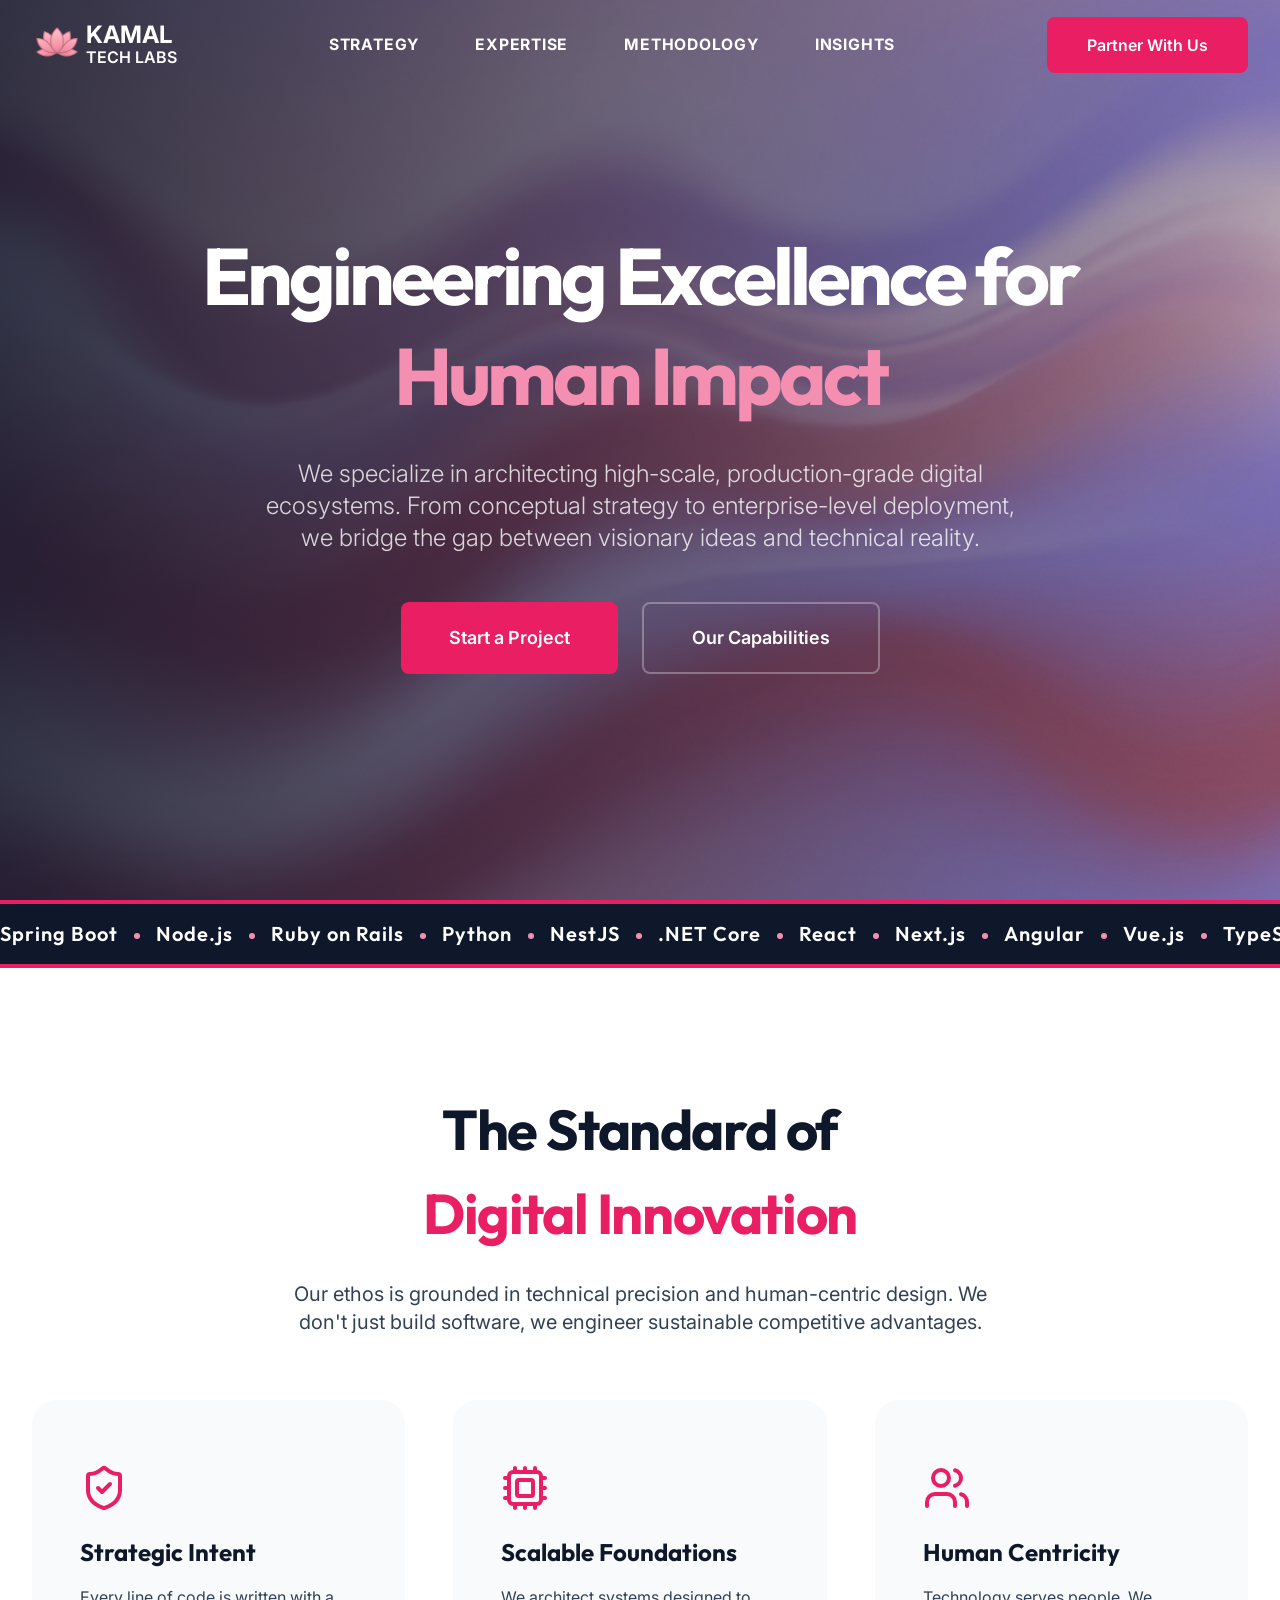
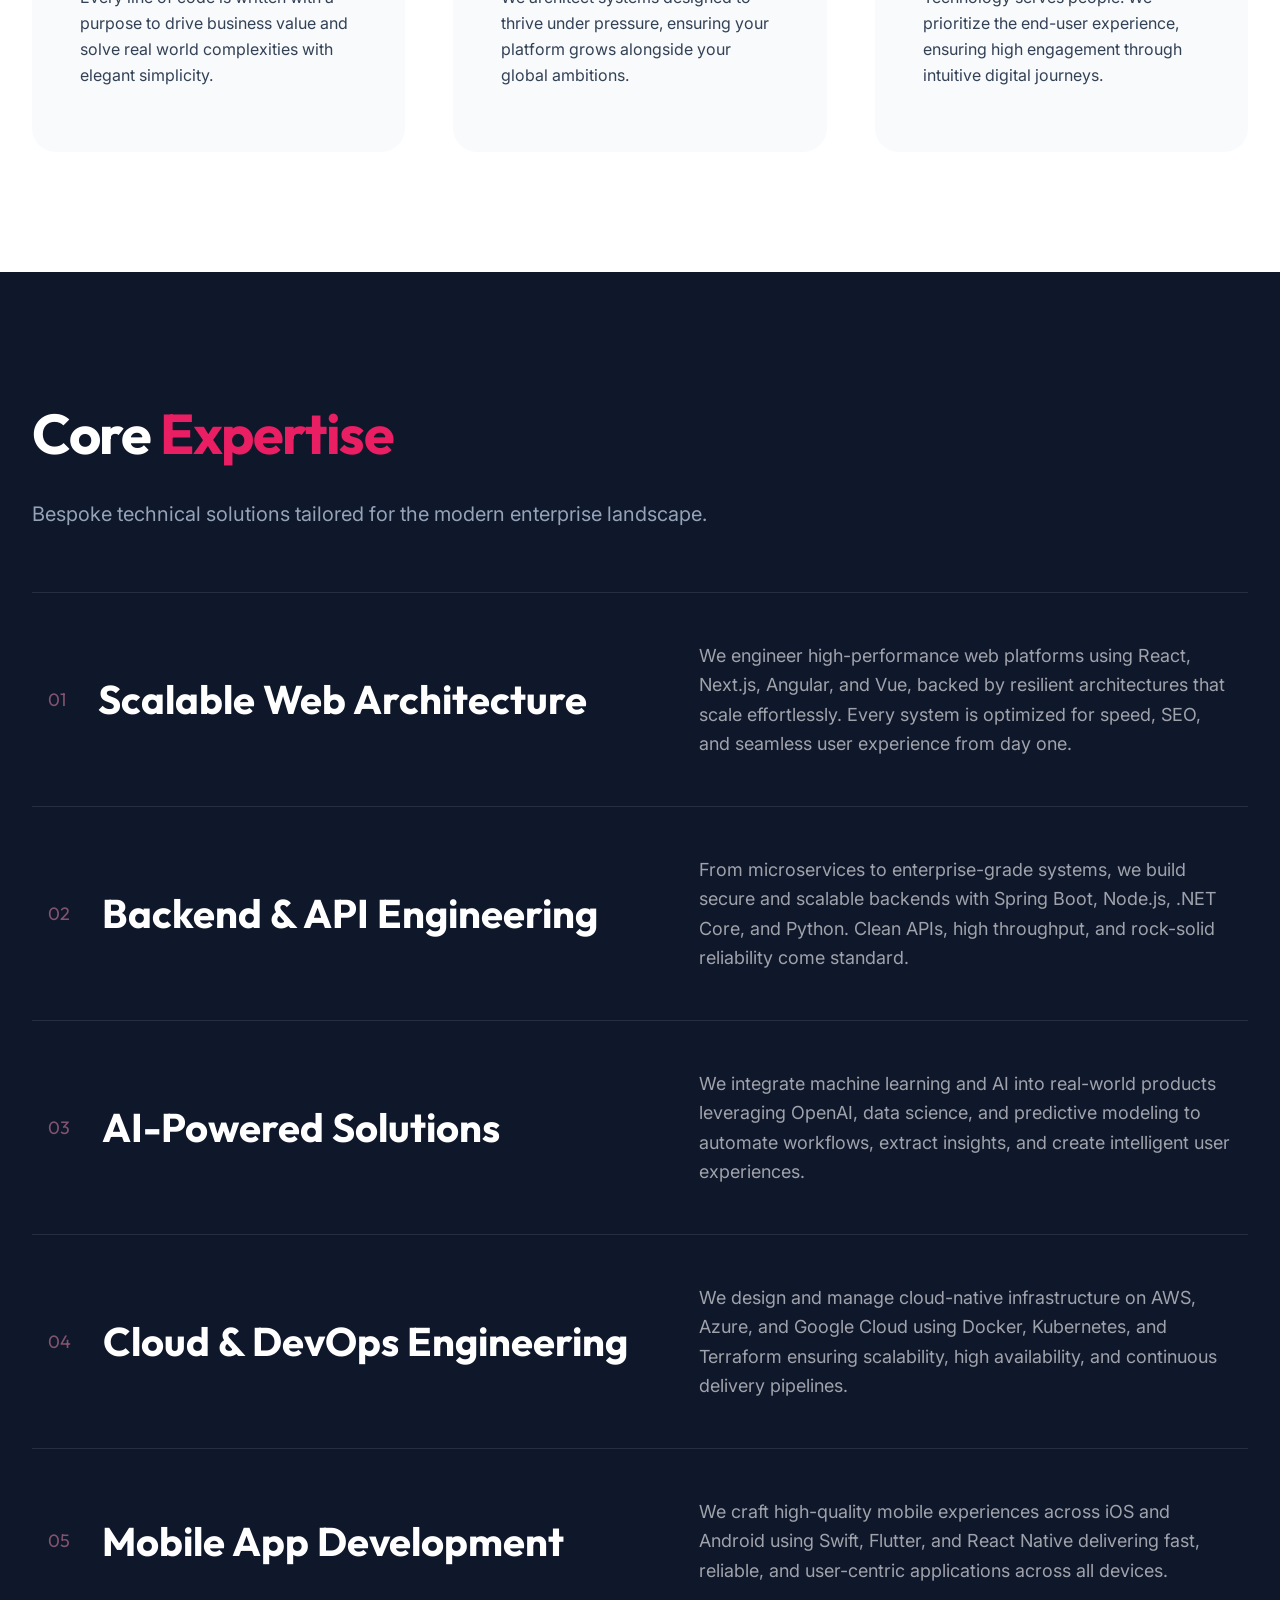
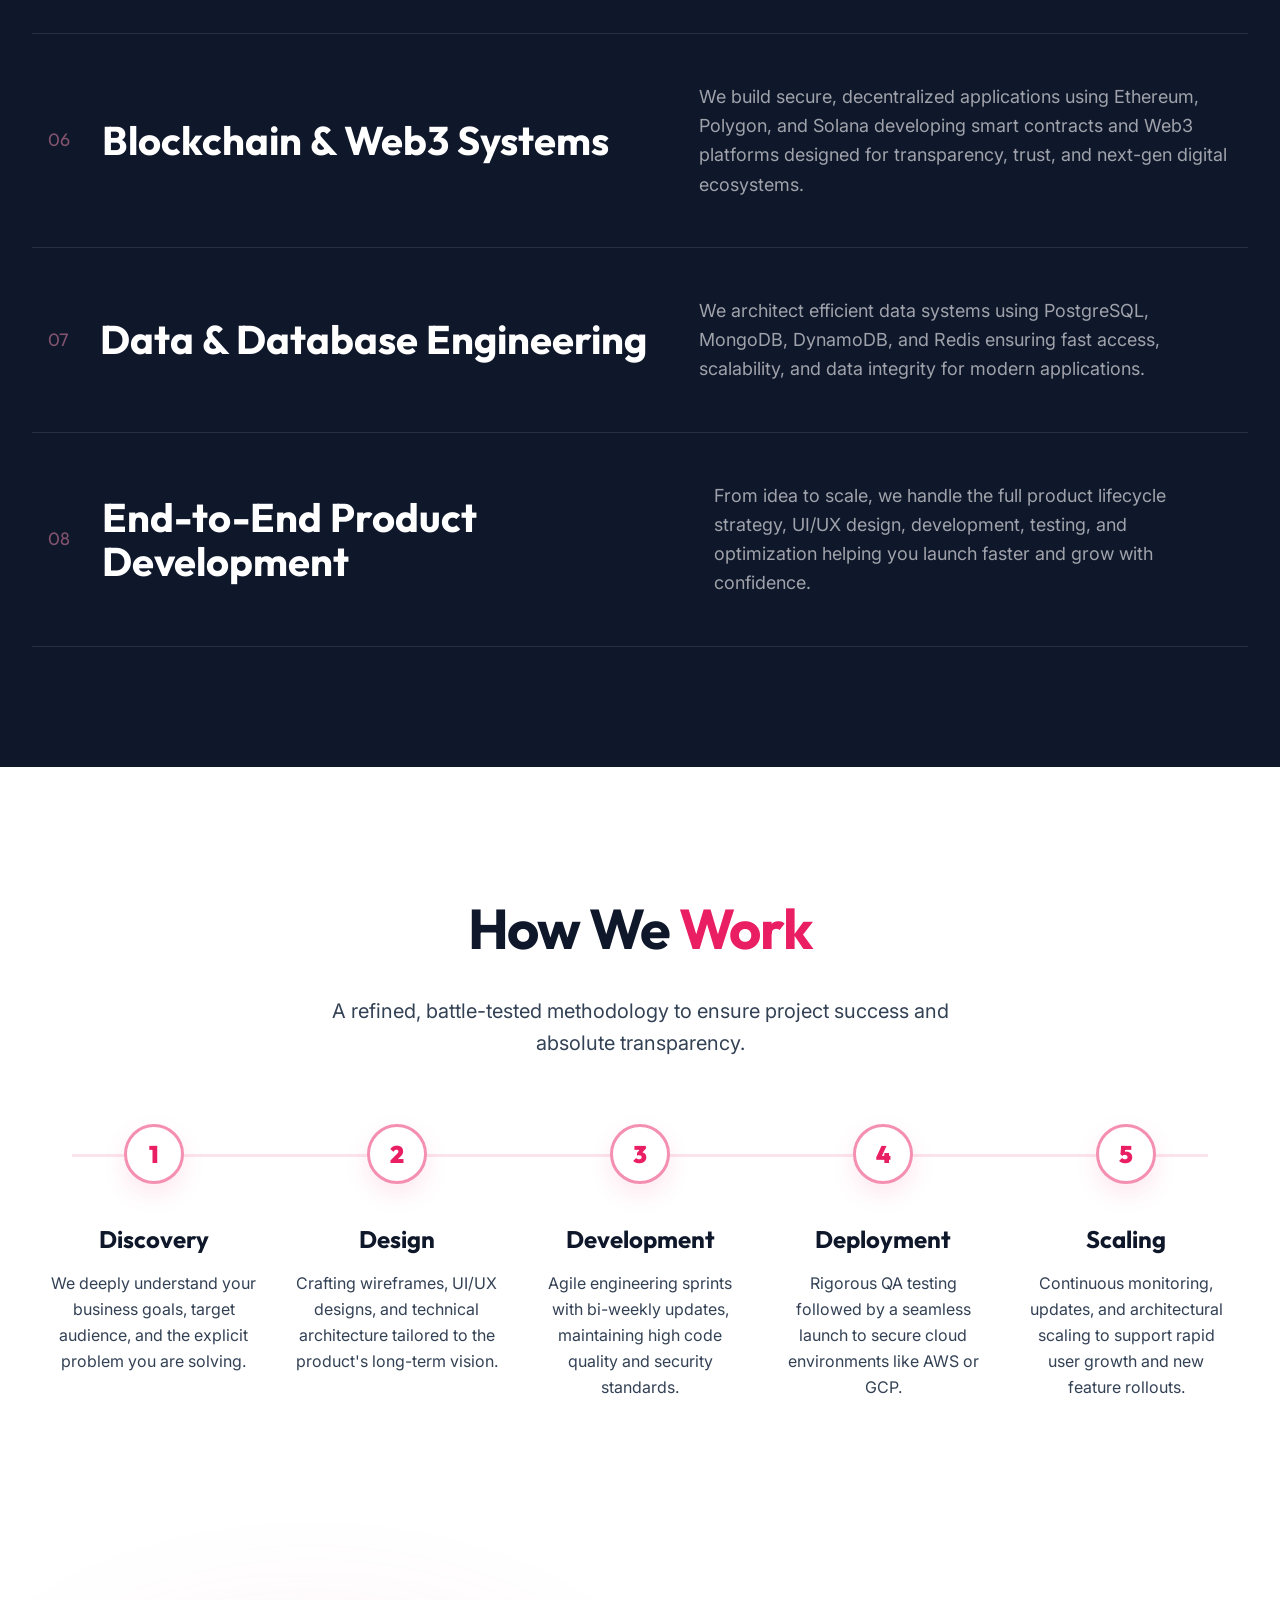
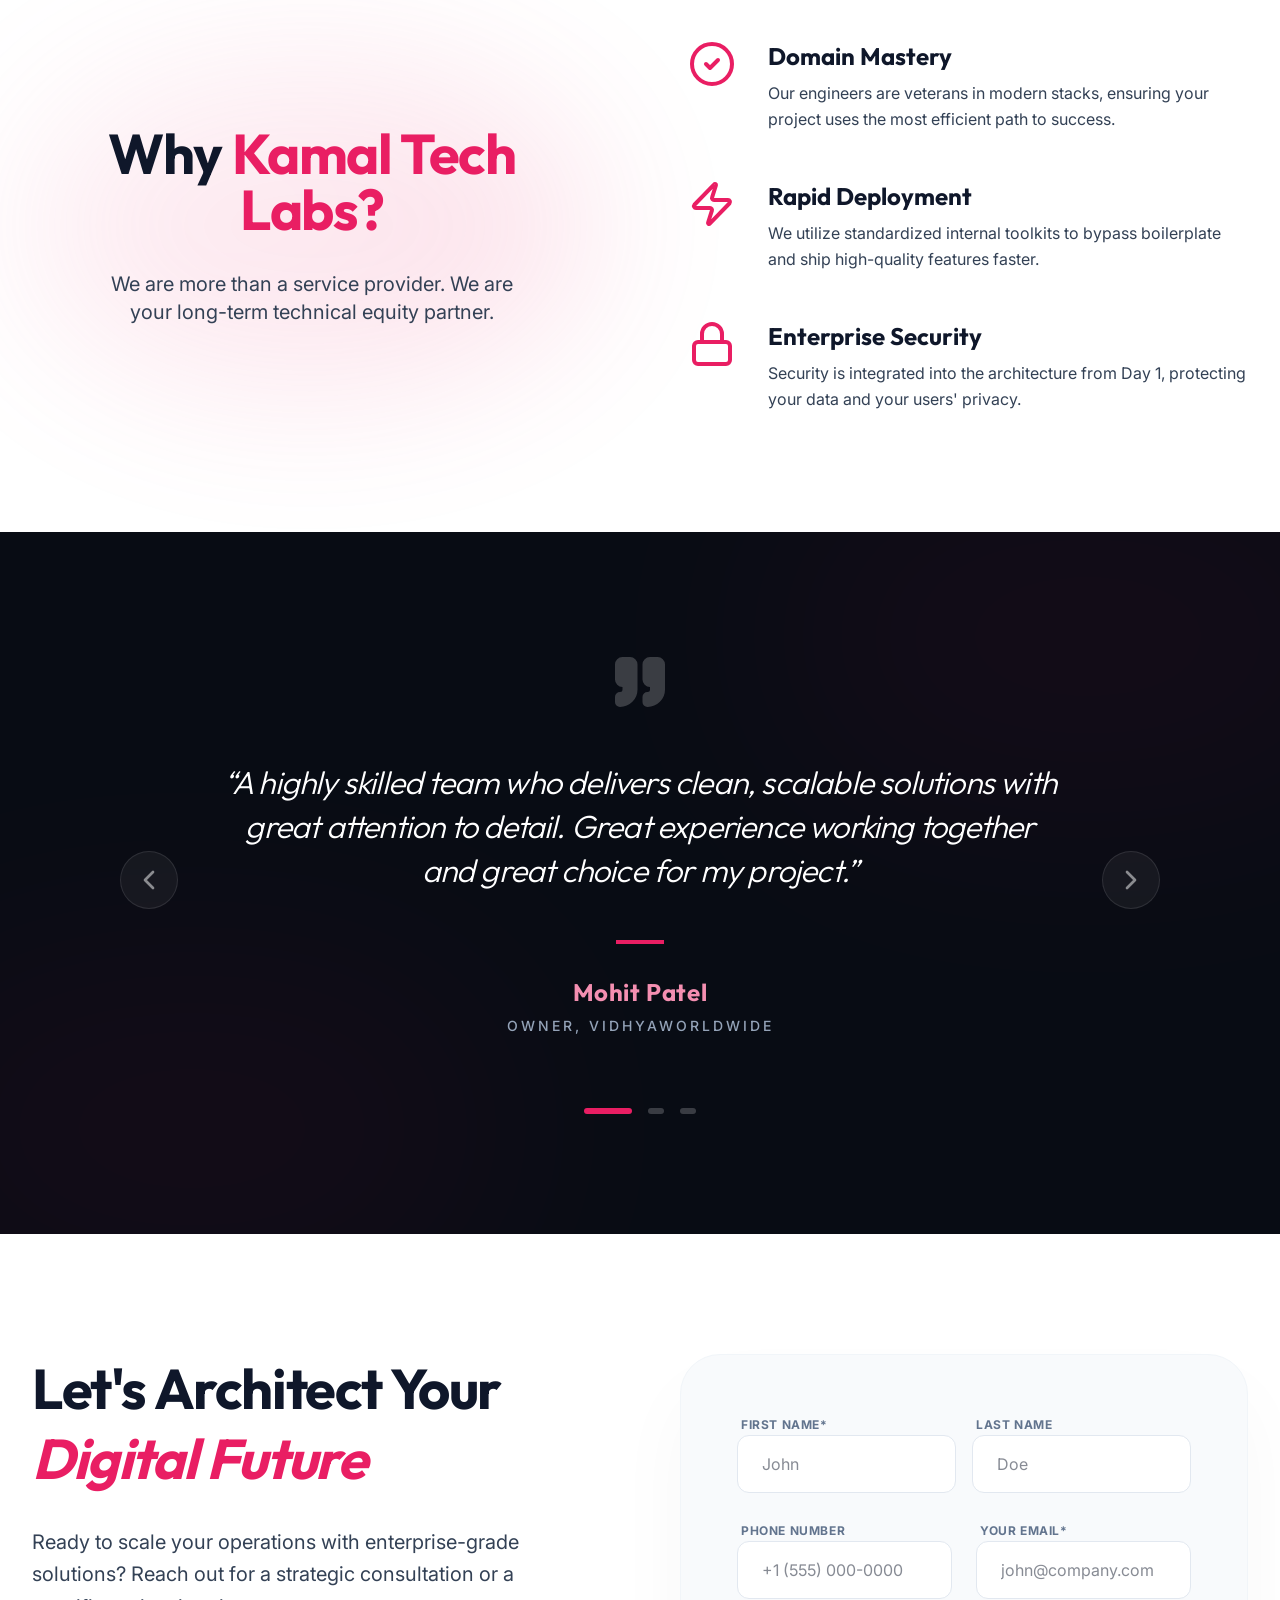
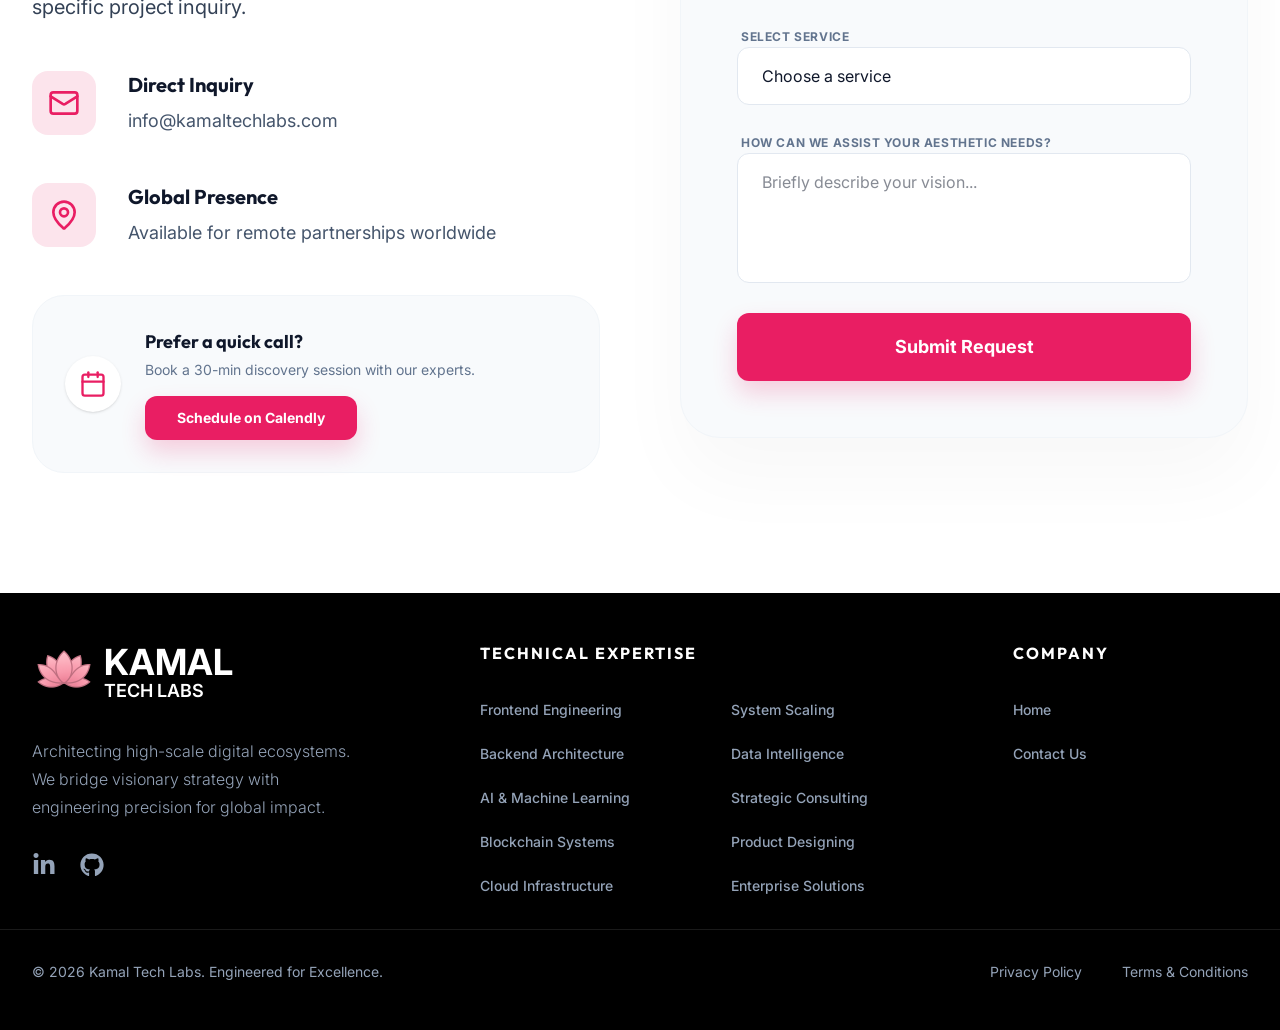
==== commit 12994ef8: "Updating Page Data and improving SEO" ====
--- a/index.html
+++ b/index.html
@@ -4,9 +4,22 @@
 <head>
   <meta charset="UTF-8" />
   <meta name="viewport" content="width=device-width, initial-scale=1.0" />
+
   <title>Kamal Tech Labs | Enterprise Digital Solutions & Innovation</title>
+
+  <!-- Meta Description (important for SEO) -->
   <meta name="description"
-    content="Kamal Tech Labs delivers high-performance digital services, transforming complex ideas into scalable, production-ready enterprise solutions." />
+    content="Kamal Tech Labs — Delivering enterprise-grade digital solutions, software development, cloud services, and scalable innovation for modern businesses." />
+
+  <!-- Meta Keywords (optional) -->
+  <meta name="keywords"
+    content="Kamal Tech Labs, software development, enterprise solutions, web development, cloud computing, SaaS, digital transformation, IT services India" />
+
+  <!-- Robots -->
+  <meta name="robots" content="index, follow" />
+
+  <!-- Canonical -->
+  <link rel="canonical" href="https://www.kamaltechlabs.com" />
 
   <!-- Icons -->
   <link rel="icon" type="image/png" href="/favicon/favicon-96x96.png" sizes="96x96" />
@@ -15,17 +28,66 @@
   <link rel="apple-touch-icon" sizes="180x180" href="/favicon/apple-touch-icon.png" />
   <link rel="manifest" href="/favicon/site.webmanifest" />
 
-  <!-- Open Graph / Facebook -->
+  <!-- Open Graph (Facebook, LinkedIn, etc.) -->
   <meta property="og:type" content="website" />
-  <meta property="og:title" content="Kamal Tech Labs | Enterprise Digital Solutions & Innovation" />
+  <meta property="og:title" content="Kamal Tech Labs — Enterprise Digital Solutions" />
   <meta property="og:description"
-    content="Kamal Tech Labs delivers high-performance digital services, transforming complex ideas into scalable, production-ready enterprise solutions." />
+    content="Transforming complex ideas into scalable enterprise software, cloud platforms, and digital products with Kamal Tech Labs." />
+  <meta property="og:image" content="https://www.kamaltechlabs.com/assets/og-image.jpg" />
+  <meta property="og:url" content="https://www.kamaltechlabs.com" />
 
-  <!-- Twitter -->
-  <meta property="twitter:card" content="summary_large_image" />
-  <meta property="twitter:title" content="Kamal Tech Labs | Enterprise Digital Solutions & Innovation" />
-  <meta property="twitter:description"
-    content="Kamal Tech Labs delivers high-performance digital services, transforming complex ideas into scalable, production-ready enterprise solutions." />
+  <!-- Twitter Card -->
+  <meta name="twitter:card" content="summary_large_image" />
+  <meta name="twitter:title" content="Kamal Tech Labs — Enterprise Digital Solutions" />
+  <meta name="twitter:description"
+    content="High-performance software, cloud solutions, and enterprise innovation by Kamal Tech Labs." />
+  <meta name="twitter:image" content="https://www.kamaltechlabs.com/assets/twitter-image.jpg" />
+  <meta name="twitter:url" content="https://www.kamaltechlabs.com" />
+
+  <!-- Structured Data (Organization) -->
+  <script type="application/ld+json">
+  {
+    "@context": "https://schema.org",
+    "@type": "Organization",
+    "name": "Kamal Tech Labs",
+    "url": "https://www.kamaltechlabs.com",
+    "logo": "https://www.kamaltechlabs.com/assets/logo.png",
+    "sameAs": [
+      "https://www.linkedin.com/company/kamaltechlabs",
+      "https://twitter.com/kamaltechlabs",
+      "https://www.facebook.com/kamaltechlabs"
+    ],
+    "contactPoint": {
+      "@type": "ContactPoint",
+      "telephone": "+91-XXXXXXXXXX",
+      "contactType": "customer service",
+      "areaServed": "IN",
+      "availableLanguage": ["English", "Hindi"]
+    },
+    "address": {
+      "@type": "PostalAddress",
+      "addressLocality": "Indore",
+      "addressRegion": "Madhya Pradesh",
+      "addressCountry": "IN"
+    },
+    "description": "Kamal Tech Labs is a technology company specializing in enterprise software development, cloud computing, and scalable digital solutions."
+  }
+  </script>
+
+  <!-- Structured Data (Website) -->
+  <script type="application/ld+json">
+  {
+    "@context": "https://schema.org",
+    "@type": "WebSite",
+    "url": "https://www.kamaltechlabs.com/",
+    "name": "Kamal Tech Labs",
+    "potentialAction": {
+      "@type": "SearchAction",
+      "target": "https://www.kamaltechlabs.com/?s={search_term_string}",
+      "query-input": "required name=search_term_string"
+    }
+  }
+  </script>
 
   <!-- Fonts -->
   <link rel="preconnect" href="https://fonts.googleapis.com" />
@@ -37,12 +99,22 @@
   <!-- Calendly -->
   <link href="https://assets.calendly.com/assets/external/widget.css" rel="stylesheet" />
   <script src="https://assets.calendly.com/assets/external/widget.js" type="text/javascript" async></script>
-  <script type="module" crossorigin src="/assets/index-AXK6j0Ja.js"></script>
+  <script type="module" crossorigin src="/assets/index-B1OJrOWU.js"></script>
   <link rel="stylesheet" crossorigin href="/assets/index-B1nuG4Dw.css">
 </head>
 
 <body>
   <div id="root"></div>
+
+  <!-- Google tag (gtag.js) -->
+  <script async src="https://www.googletagmanager.com/gtag/js?id=G-SG9EPTWXNE"></script>
+  <script>
+    window.dataLayer = window.dataLayer || [];
+    function gtag() { dataLayer.push(arguments); }
+    gtag('js', new Date());
+
+    gtag('config', 'G-SG9EPTWXNE');
+  </script>
 </body>
 
 </html>
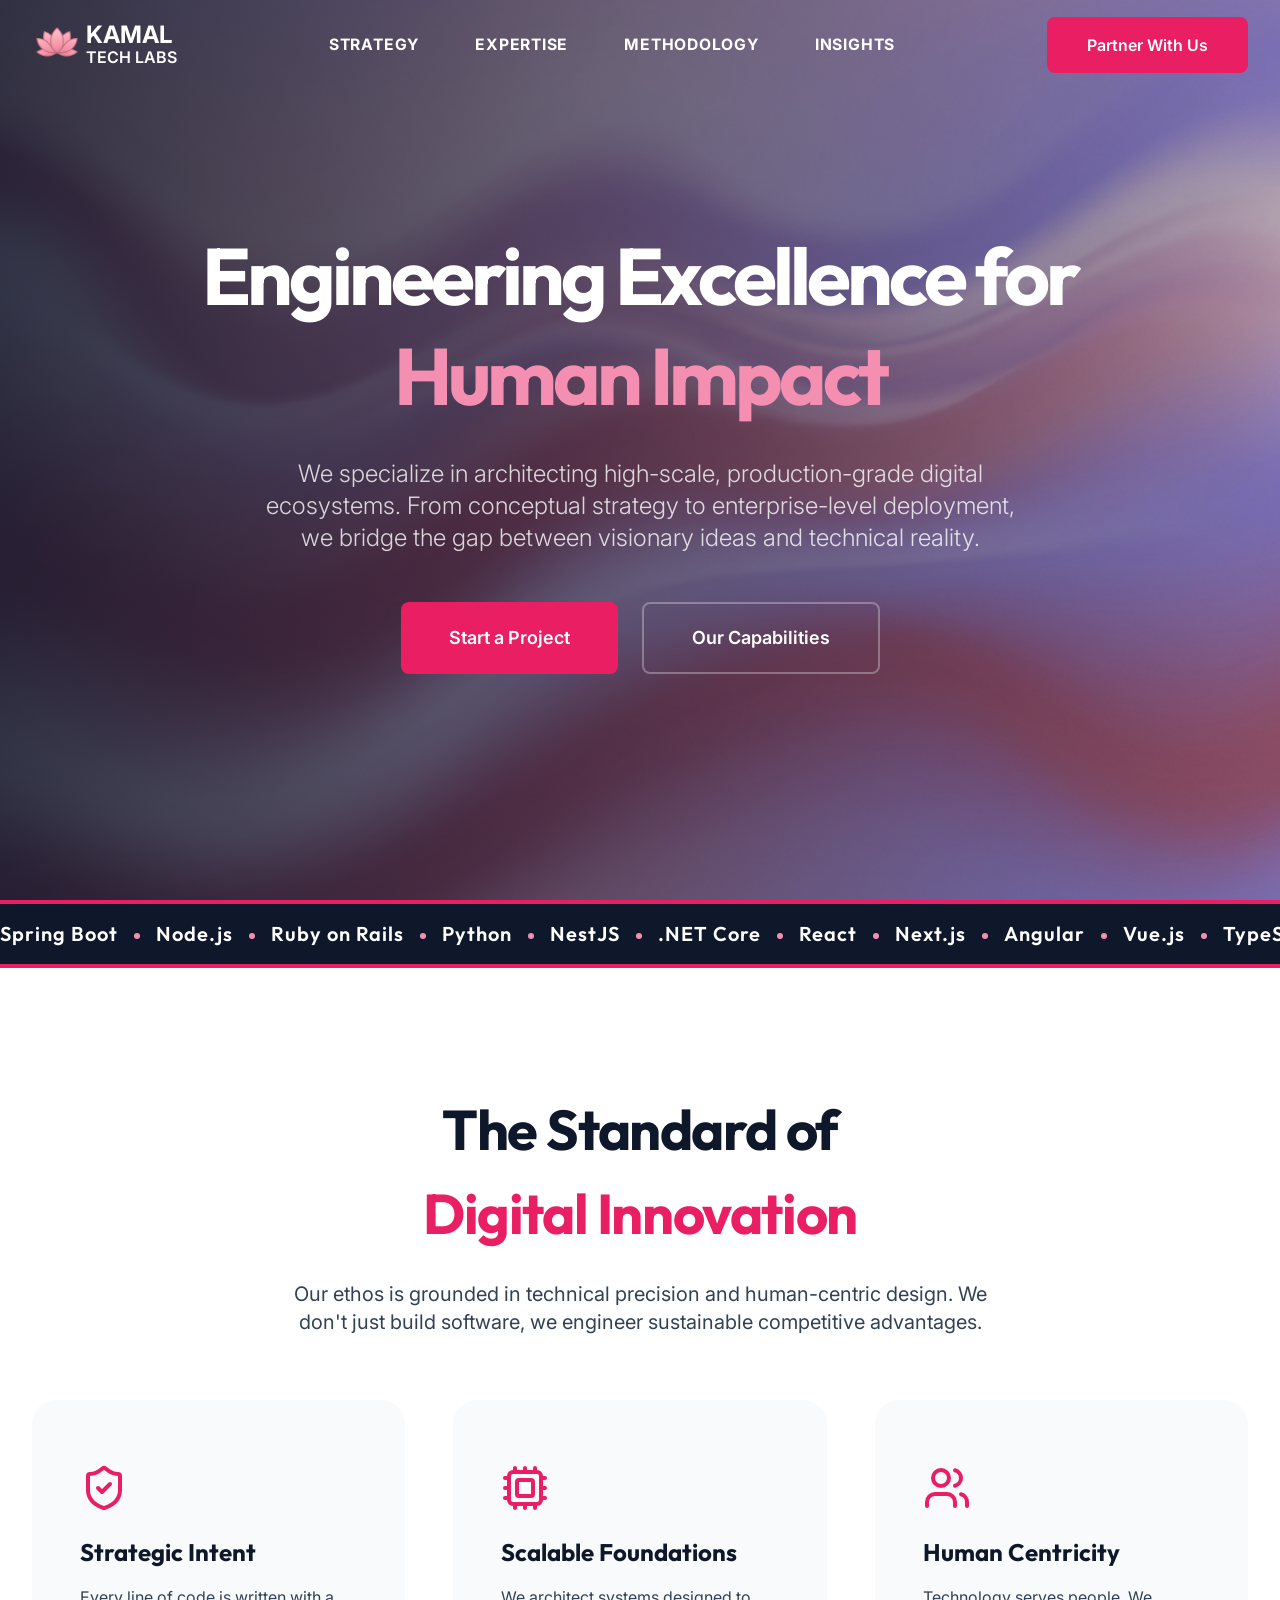
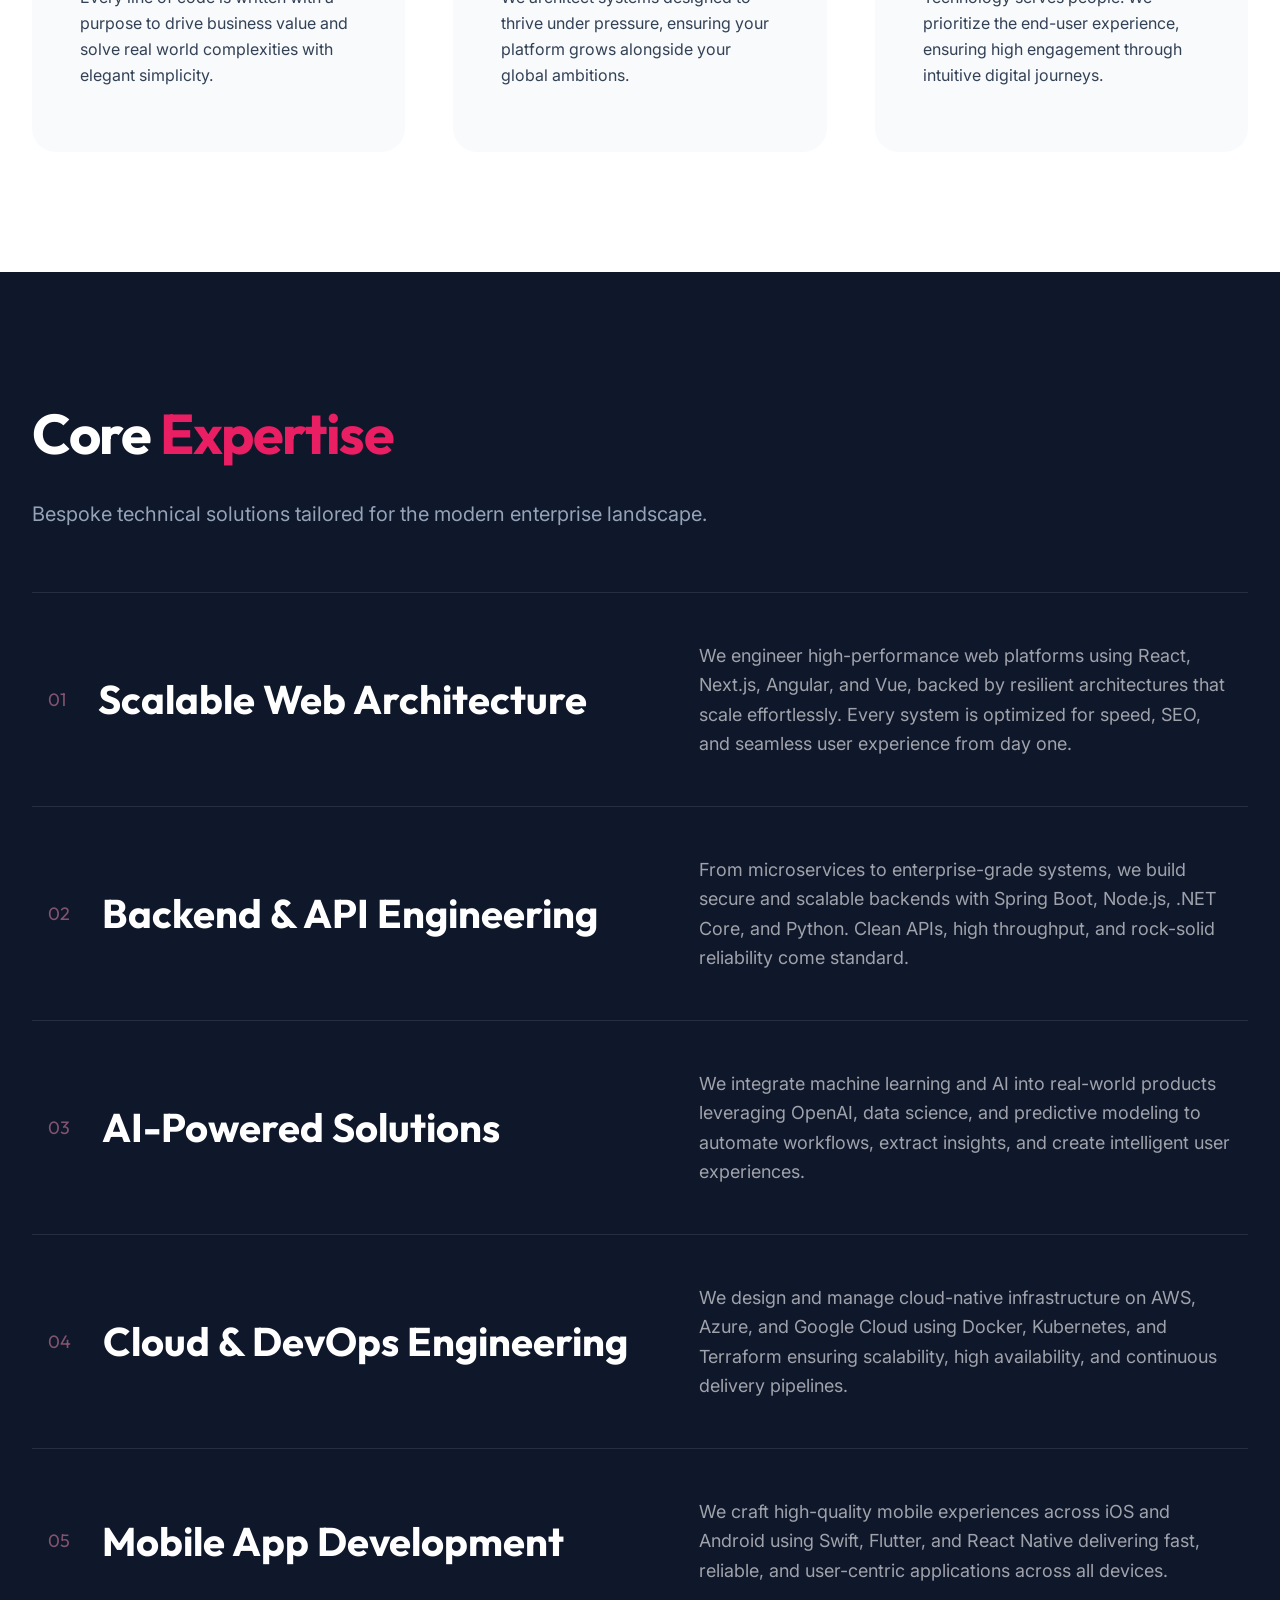
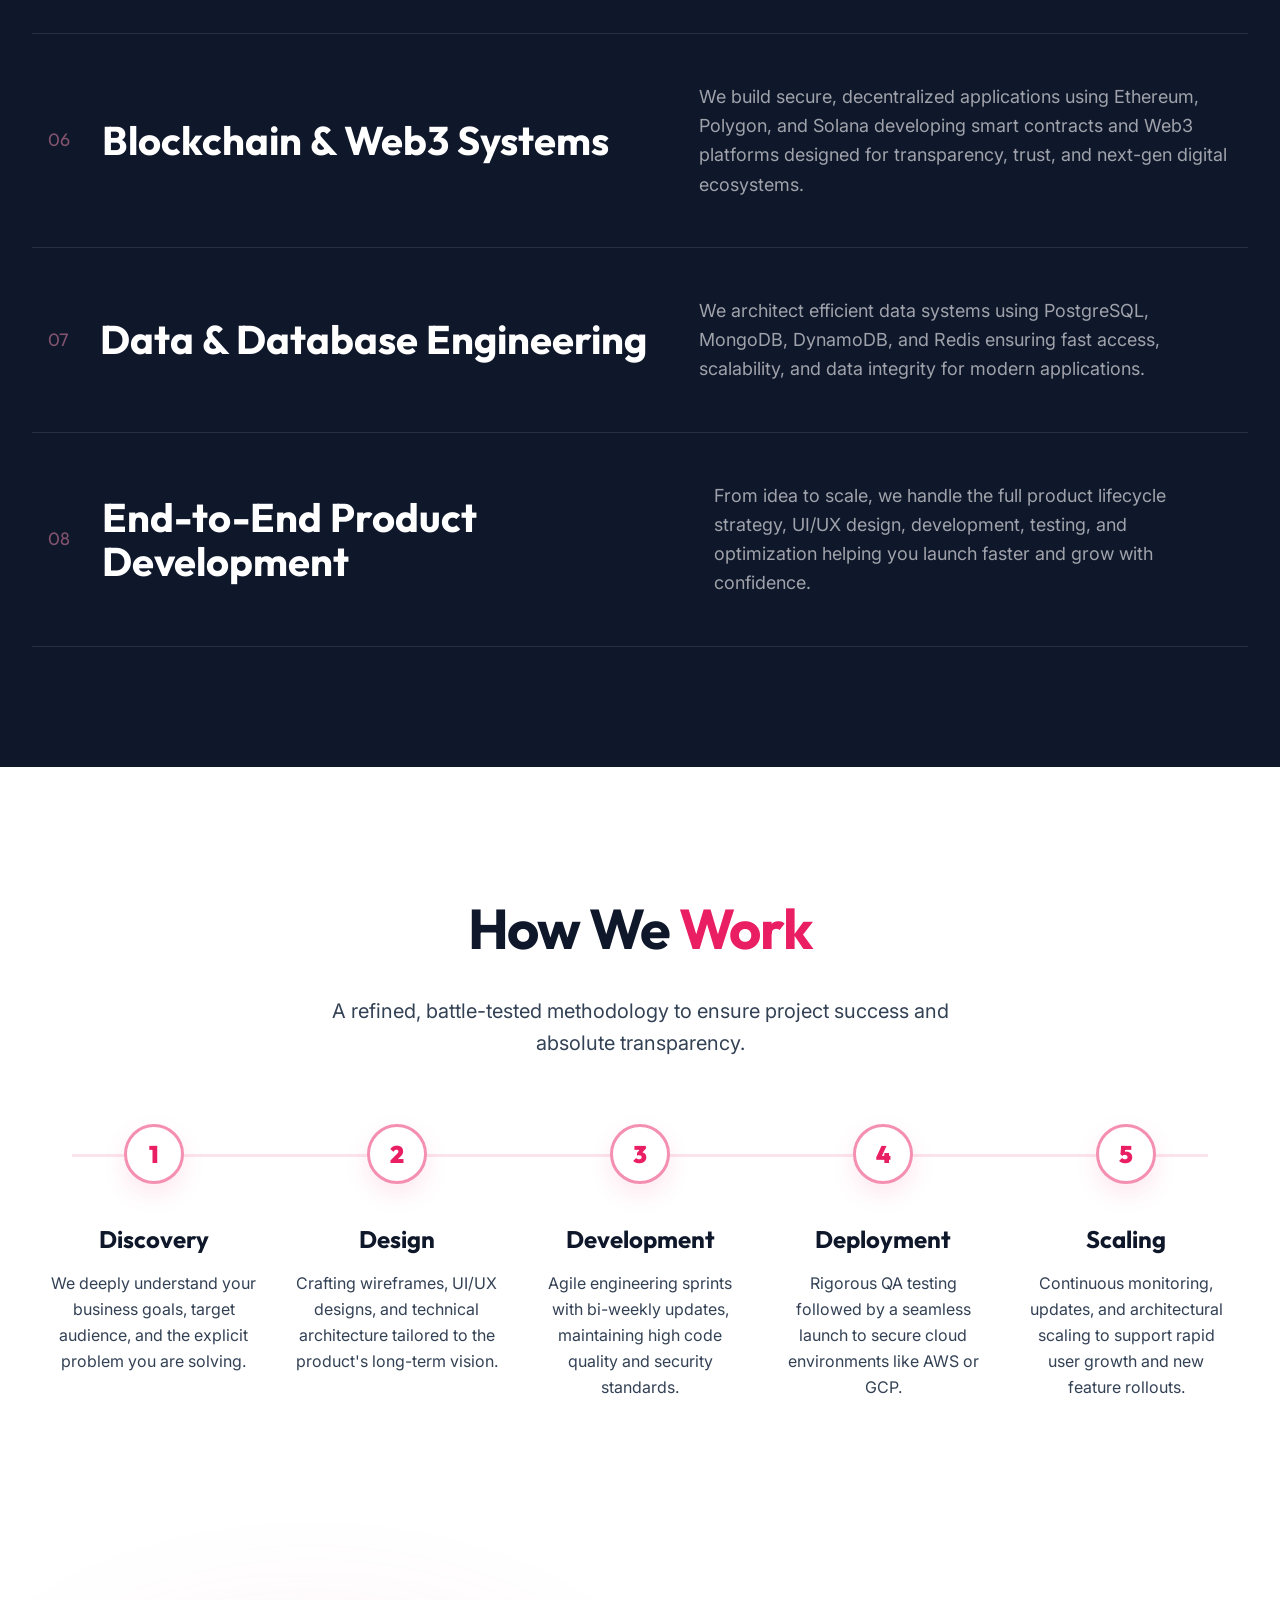
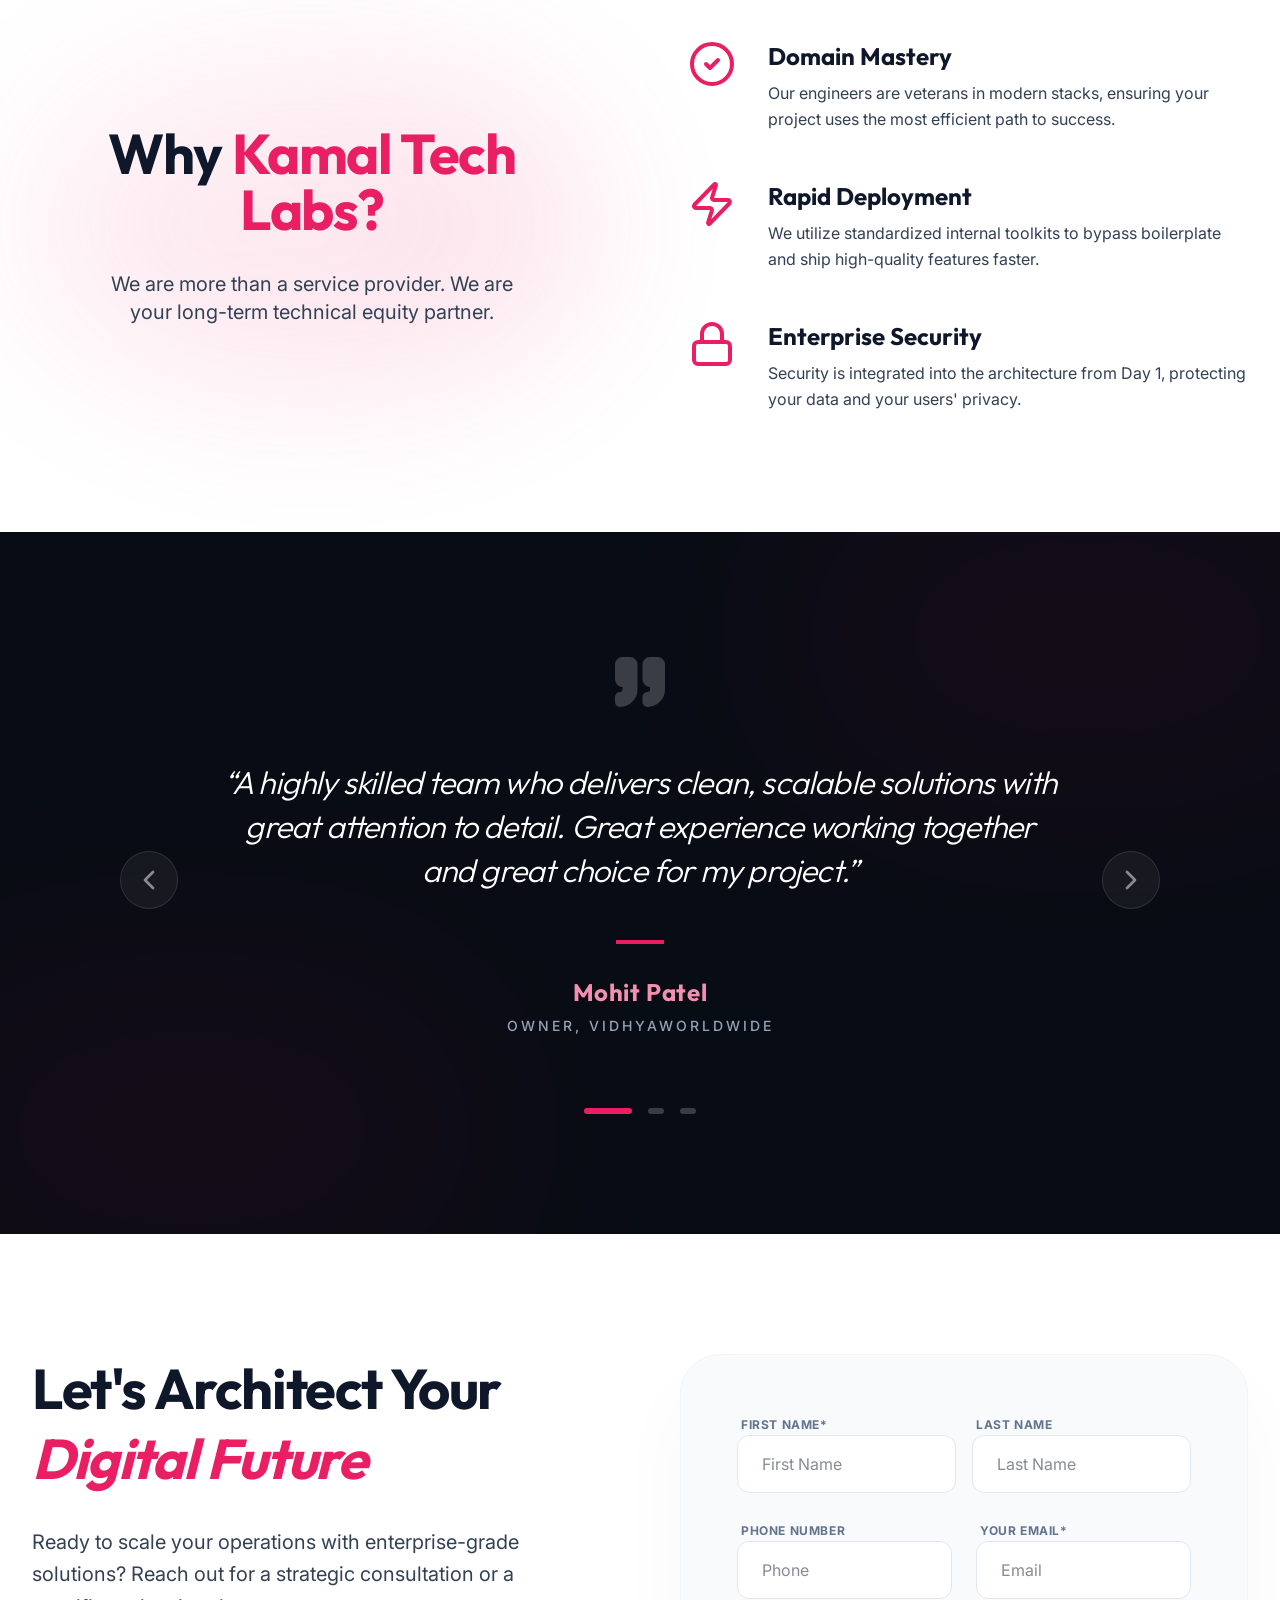
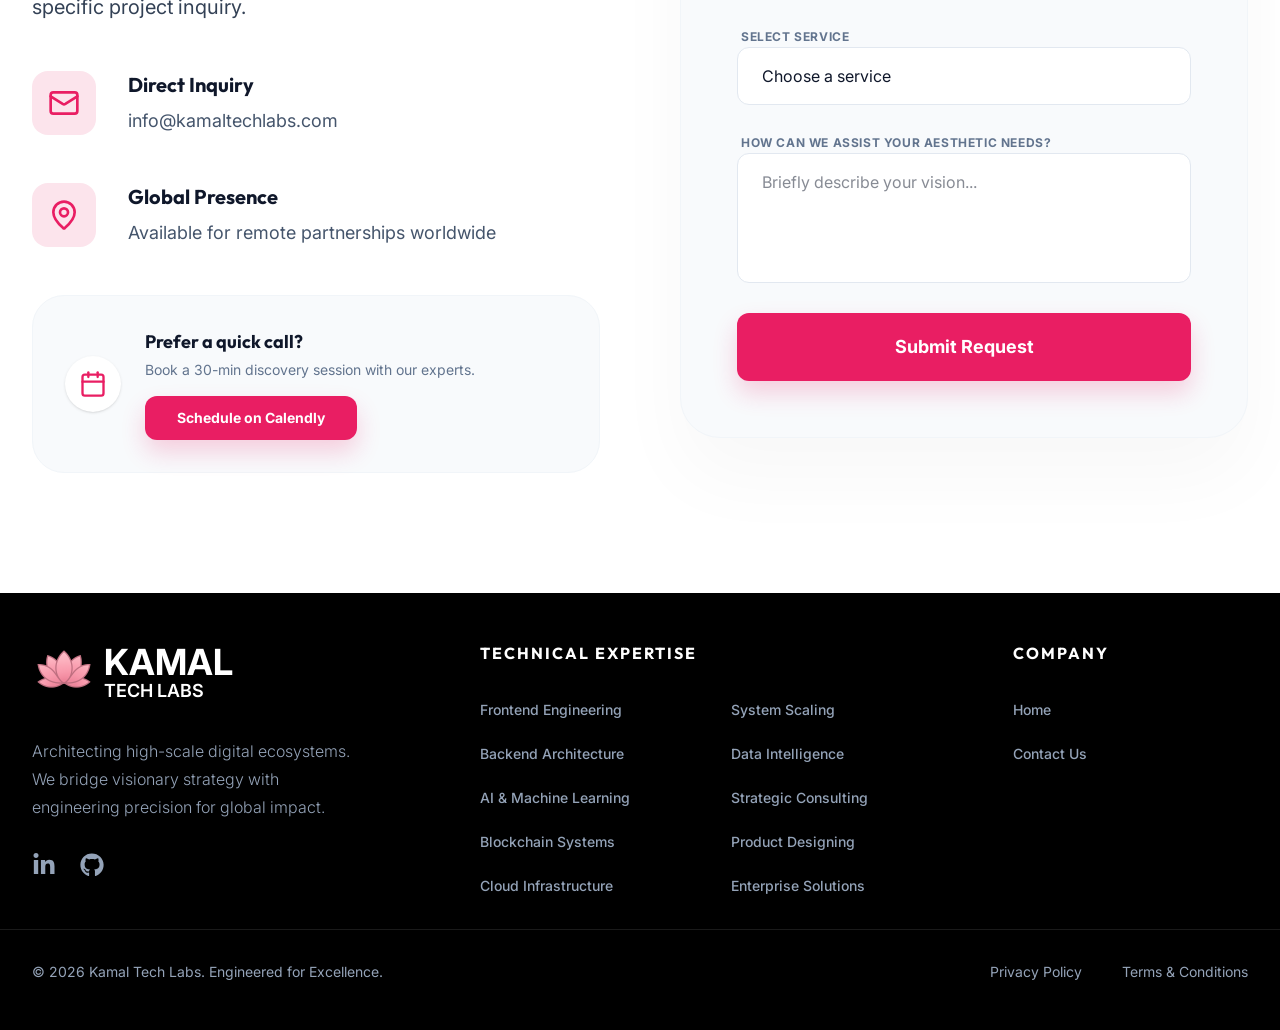
==== commit 6ac1425b: "Updating favicon" ====
--- a/index.html
+++ b/index.html
@@ -22,6 +22,8 @@
   <link rel="canonical" href="https://www.kamaltechlabs.com" />
 
   <!-- Icons -->
+  <link rel="icon" href="/favicon.ico" sizes="any">
+  <link rel="icon" type="image/png" sizes="48x48" href="/favicon/favicon-96x96.png">
   <link rel="icon" type="image/png" href="/favicon/favicon-96x96.png" sizes="96x96" />
   <link rel="icon" type="image/svg+xml" href="/favicon/favicon.svg" />
   <link rel="shortcut icon" href="/favicon/favicon.ico" />
@@ -99,7 +101,7 @@
   <!-- Calendly -->
   <link href="https://assets.calendly.com/assets/external/widget.css" rel="stylesheet" />
   <script src="https://assets.calendly.com/assets/external/widget.js" type="text/javascript" async></script>
-  <script type="module" crossorigin src="/assets/index-B1OJrOWU.js"></script>
+  <script type="module" crossorigin src="/assets/index--WGMOZ4Y.js"></script>
   <link rel="stylesheet" crossorigin href="/assets/index-B1nuG4Dw.css">
 </head>
 
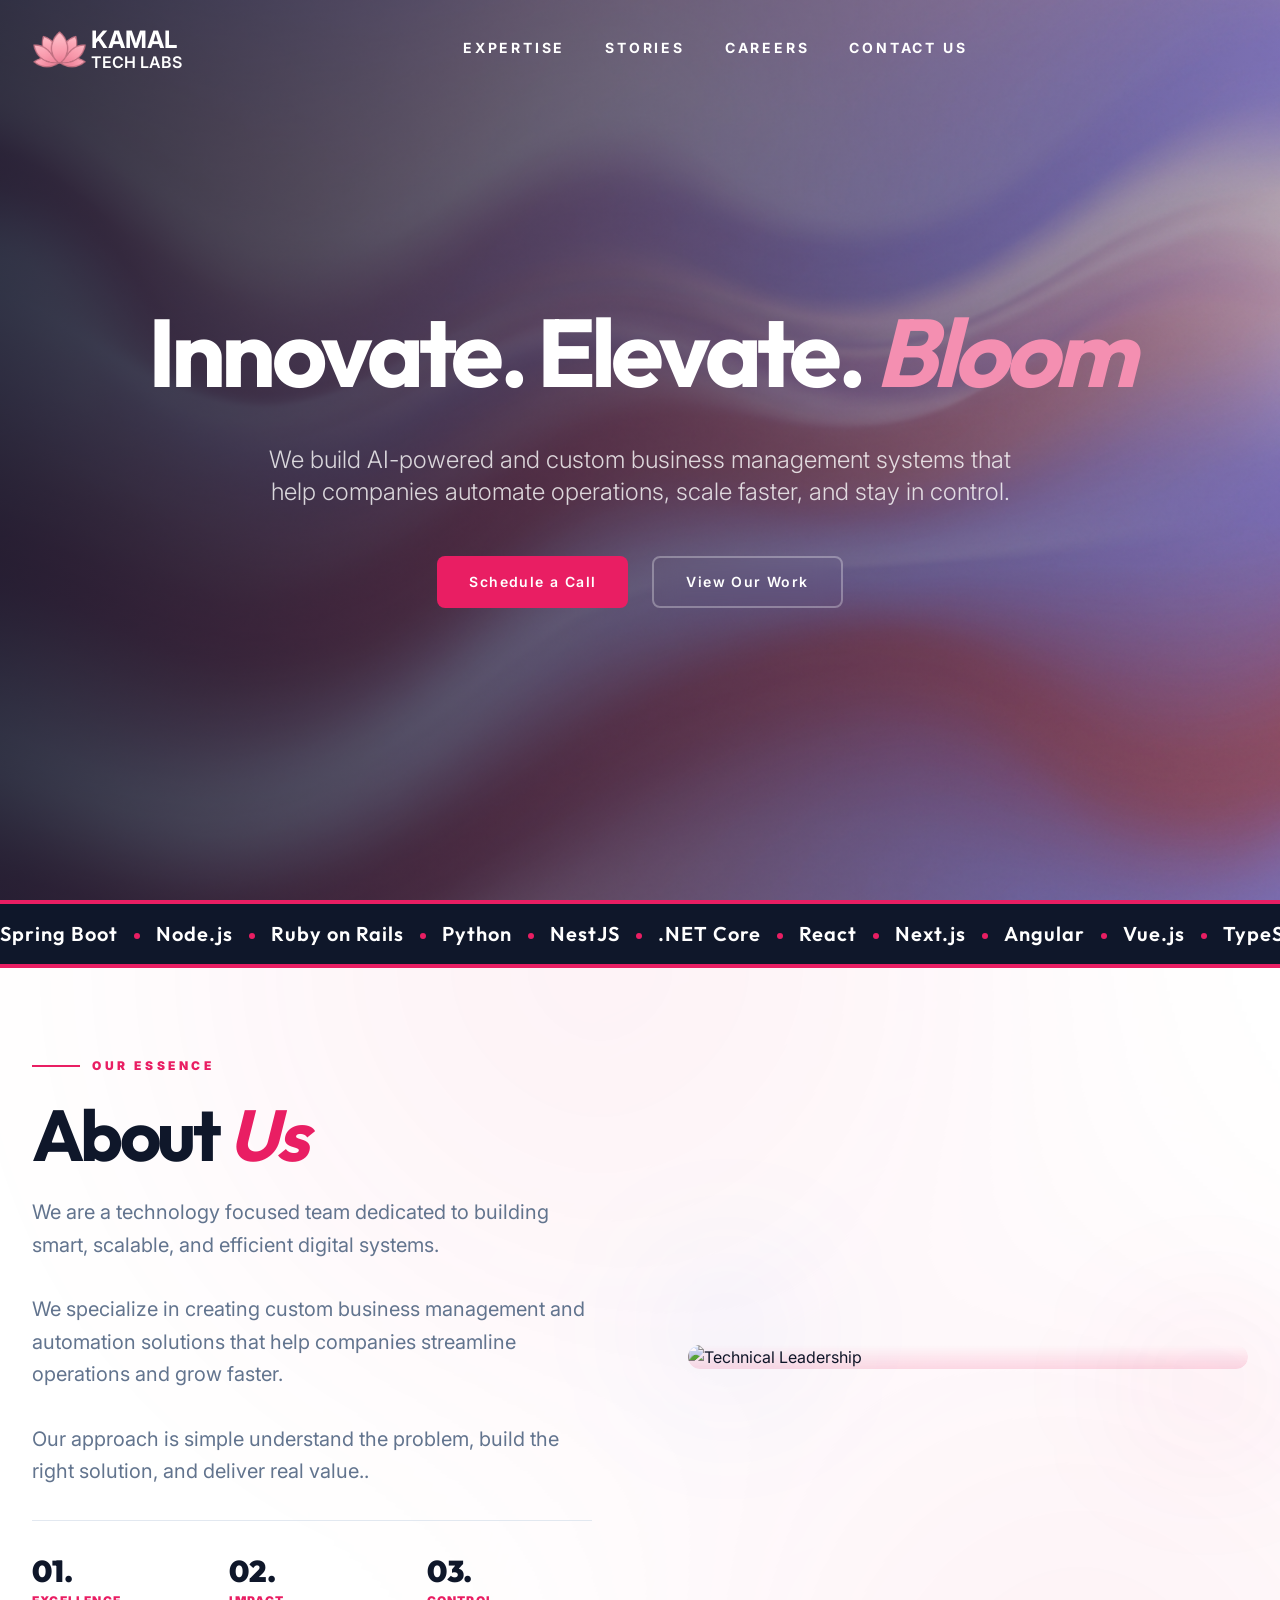
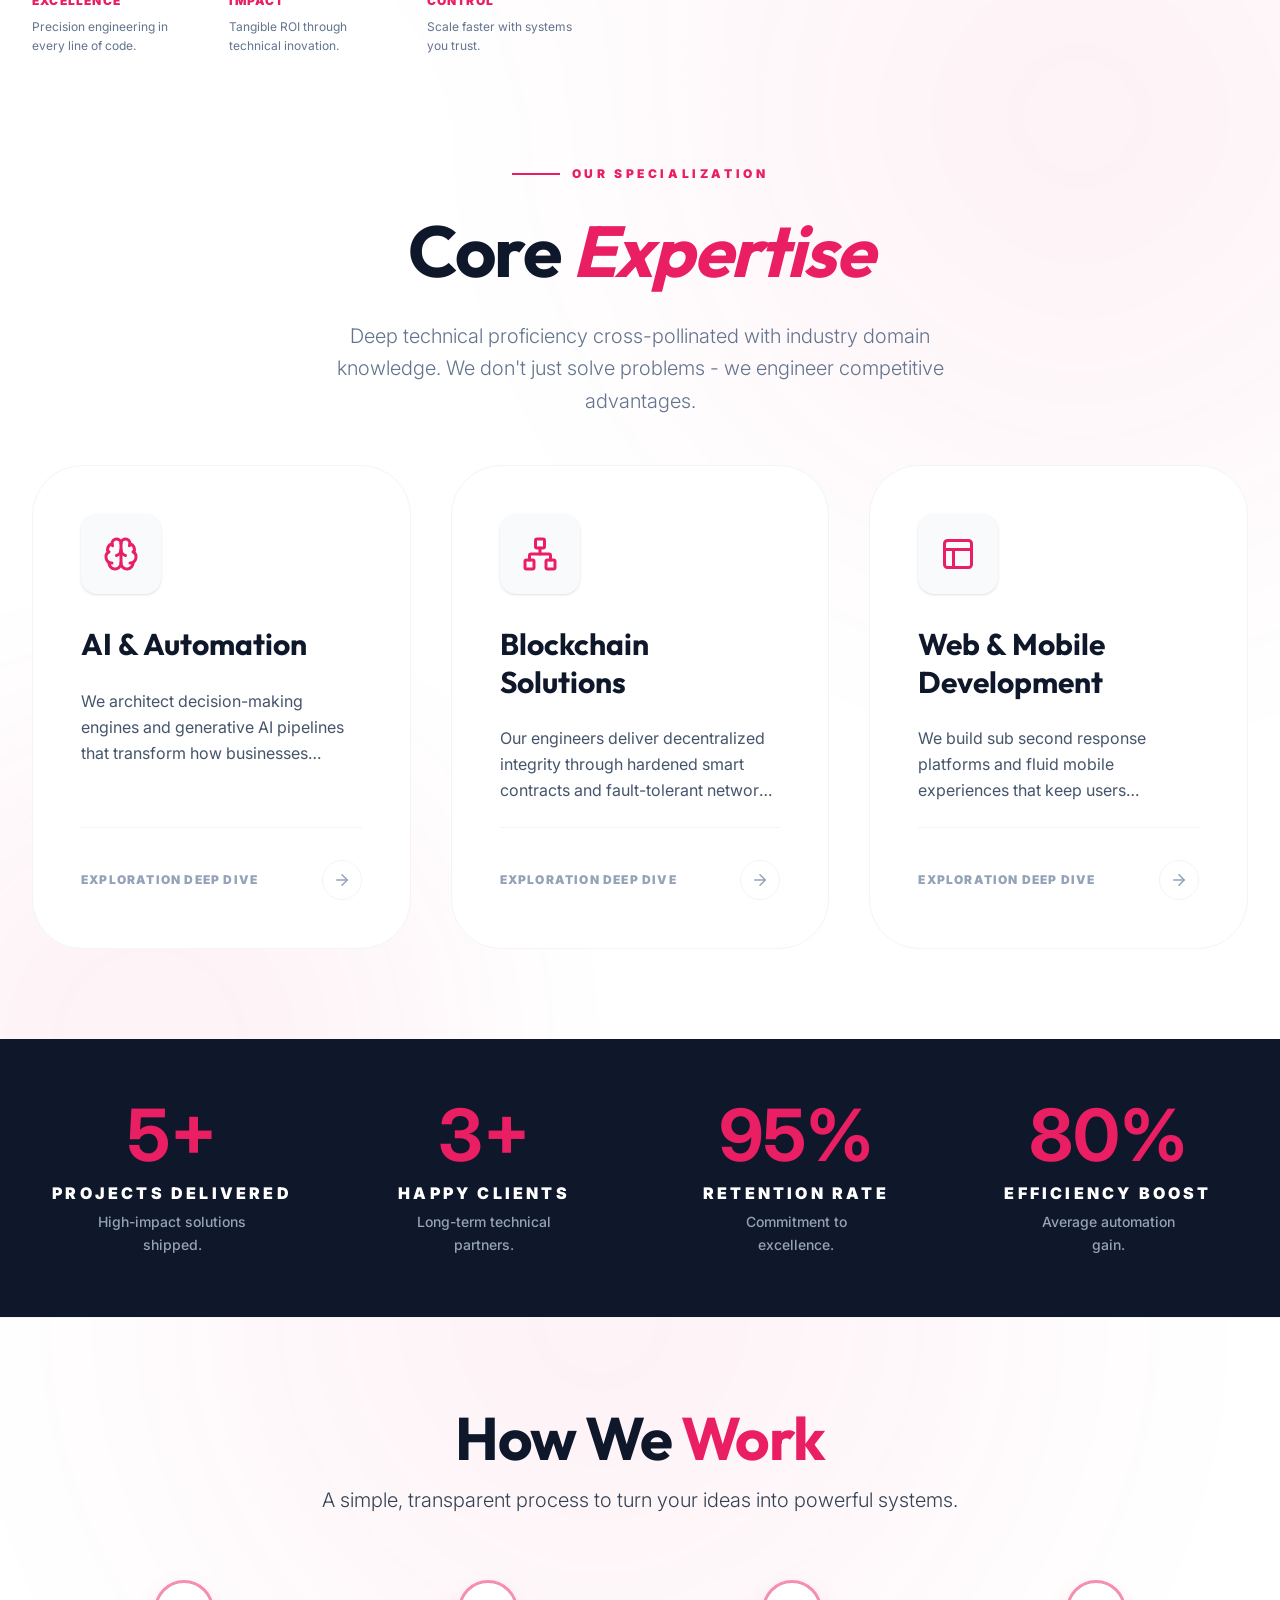
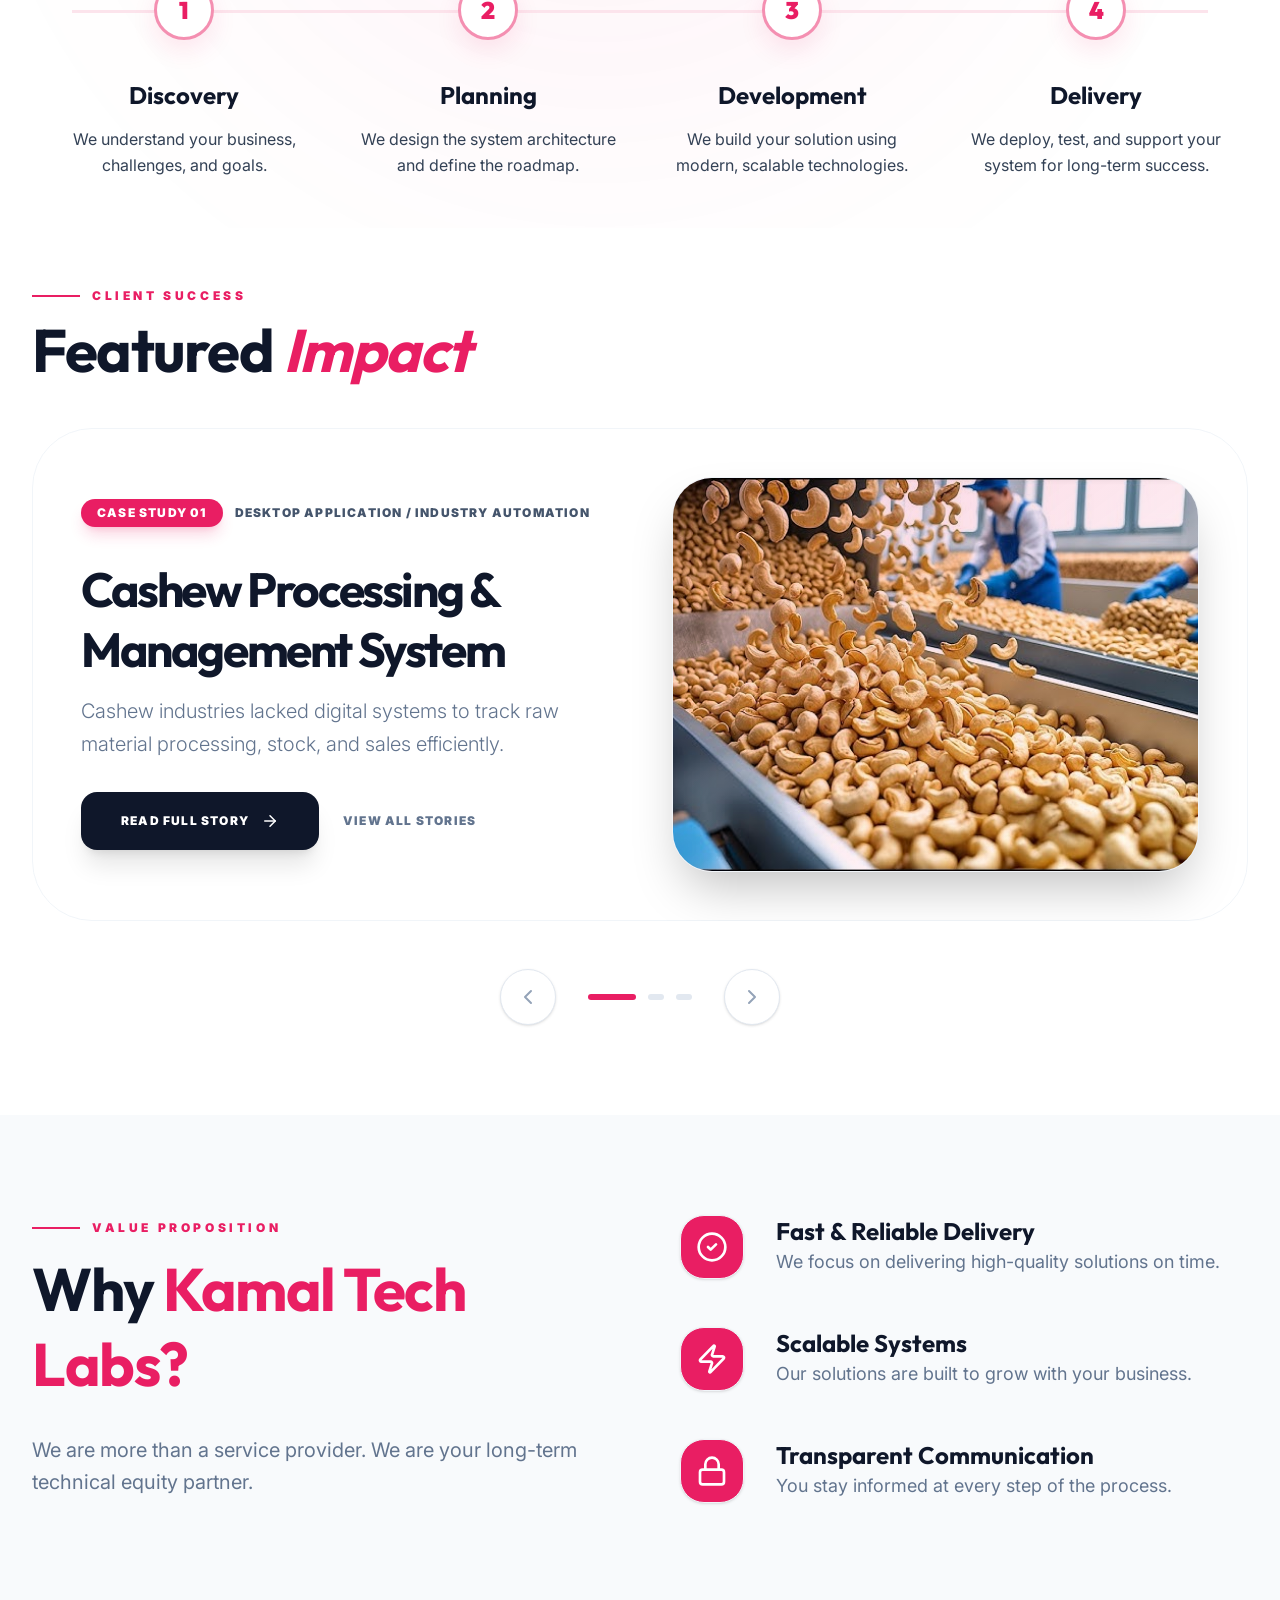
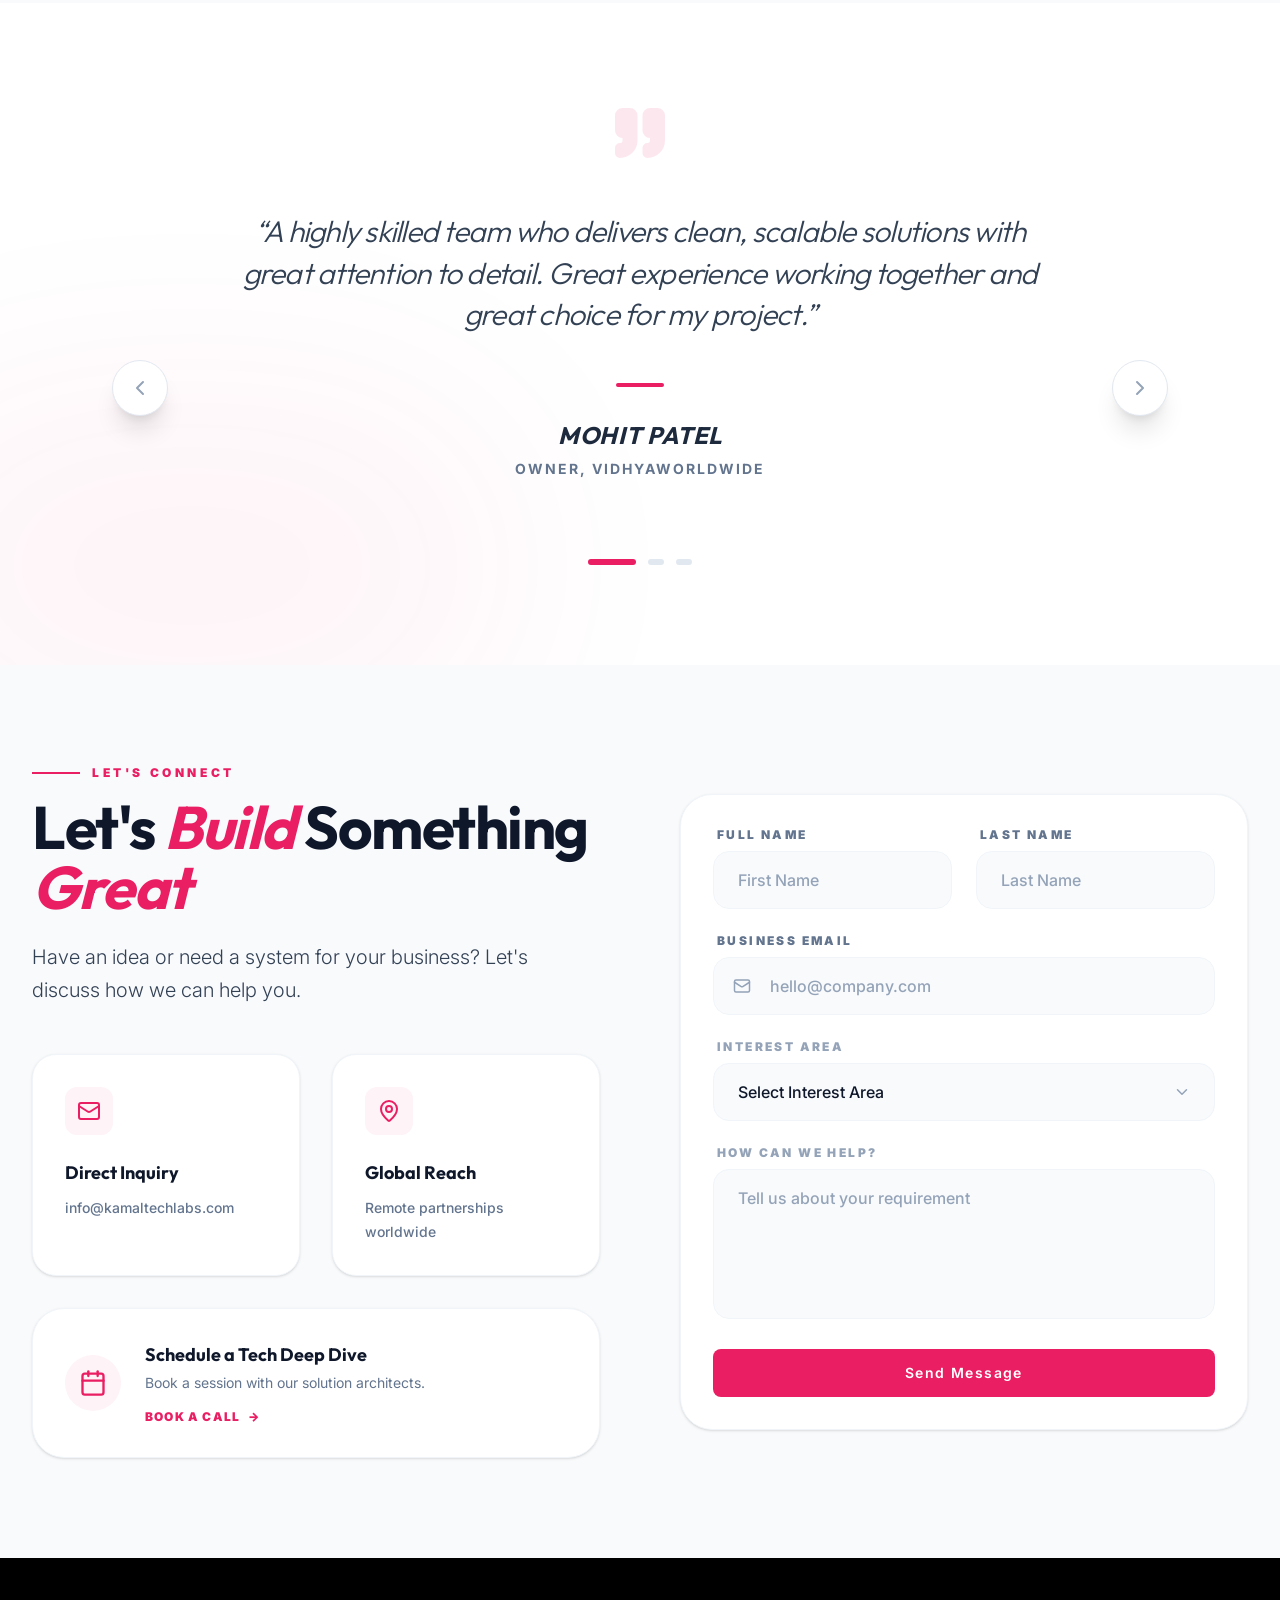
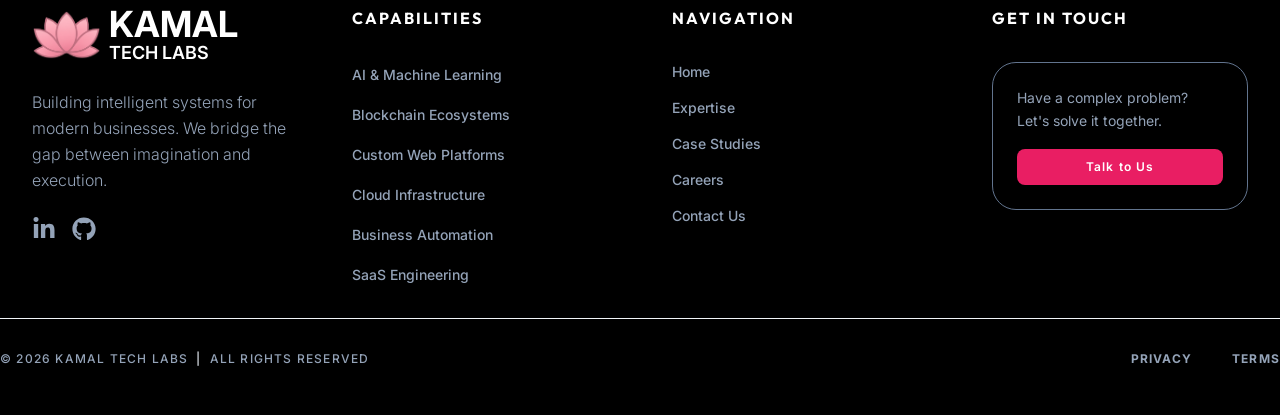
==== commit a6f45676: "Updating new build" ====
--- a/index.html
+++ b/index.html
@@ -28,14 +28,13 @@
   <link rel="icon" type="image/svg+xml" href="/favicon/favicon.svg" />
   <link rel="shortcut icon" href="/favicon/favicon.ico" />
   <link rel="apple-touch-icon" sizes="180x180" href="/favicon/apple-touch-icon.png" />
-  <link rel="manifest" href="/favicon/site.webmanifest" />
 
   <!-- Open Graph (Facebook, LinkedIn, etc.) -->
   <meta property="og:type" content="website" />
   <meta property="og:title" content="Kamal Tech Labs — Enterprise Digital Solutions" />
   <meta property="og:description"
     content="Transforming complex ideas into scalable enterprise software, cloud platforms, and digital products with Kamal Tech Labs." />
-  <meta property="og:image" content="https://www.kamaltechlabs.com/assets/og-image.jpg" />
+  <meta property="og:image" content="https://www.kamaltechlabs.com/images/logo.png" />
   <meta property="og:url" content="https://www.kamaltechlabs.com" />
 
   <!-- Twitter Card -->
@@ -43,7 +42,7 @@
   <meta name="twitter:title" content="Kamal Tech Labs — Enterprise Digital Solutions" />
   <meta name="twitter:description"
     content="High-performance software, cloud solutions, and enterprise innovation by Kamal Tech Labs." />
-  <meta name="twitter:image" content="https://www.kamaltechlabs.com/assets/twitter-image.jpg" />
+  <meta name="twitter:image" content="https://www.kamaltechlabs.com/images/logo.png" />
   <meta name="twitter:url" content="https://www.kamaltechlabs.com" />
 
   <!-- Structured Data (Organization) -->
@@ -53,11 +52,9 @@
     "@type": "Organization",
     "name": "Kamal Tech Labs",
     "url": "https://www.kamaltechlabs.com",
-    "logo": "https://www.kamaltechlabs.com/assets/logo.png",
+    "logo": "https://www.kamaltechlabs.com/images/logo.png",
     "sameAs": [
-      "https://www.linkedin.com/company/kamaltechlabs",
-      "https://twitter.com/kamaltechlabs",
-      "https://www.facebook.com/kamaltechlabs"
+      "https://www.linkedin.com/company/kamal-tech-labs",
     ],
     "contactPoint": {
       "@type": "ContactPoint",
@@ -65,12 +62,6 @@
       "contactType": "customer service",
       "areaServed": "IN",
       "availableLanguage": ["English", "Hindi"]
-    },
-    "address": {
-      "@type": "PostalAddress",
-      "addressLocality": "Indore",
-      "addressRegion": "Madhya Pradesh",
-      "addressCountry": "IN"
     },
     "description": "Kamal Tech Labs is a technology company specializing in enterprise software development, cloud computing, and scalable digital solutions."
   }
@@ -101,8 +92,8 @@
   <!-- Calendly -->
   <link href="https://assets.calendly.com/assets/external/widget.css" rel="stylesheet" />
   <script src="https://assets.calendly.com/assets/external/widget.js" type="text/javascript" async></script>
-  <script type="module" crossorigin src="/assets/index--WGMOZ4Y.js"></script>
-  <link rel="stylesheet" crossorigin href="/assets/index-B1nuG4Dw.css">
+  <script type="module" crossorigin src="/assets/index-BP0_196K.js"></script>
+  <link rel="stylesheet" crossorigin href="/assets/index-TJgJbzDA.css">
 </head>
 
 <body>
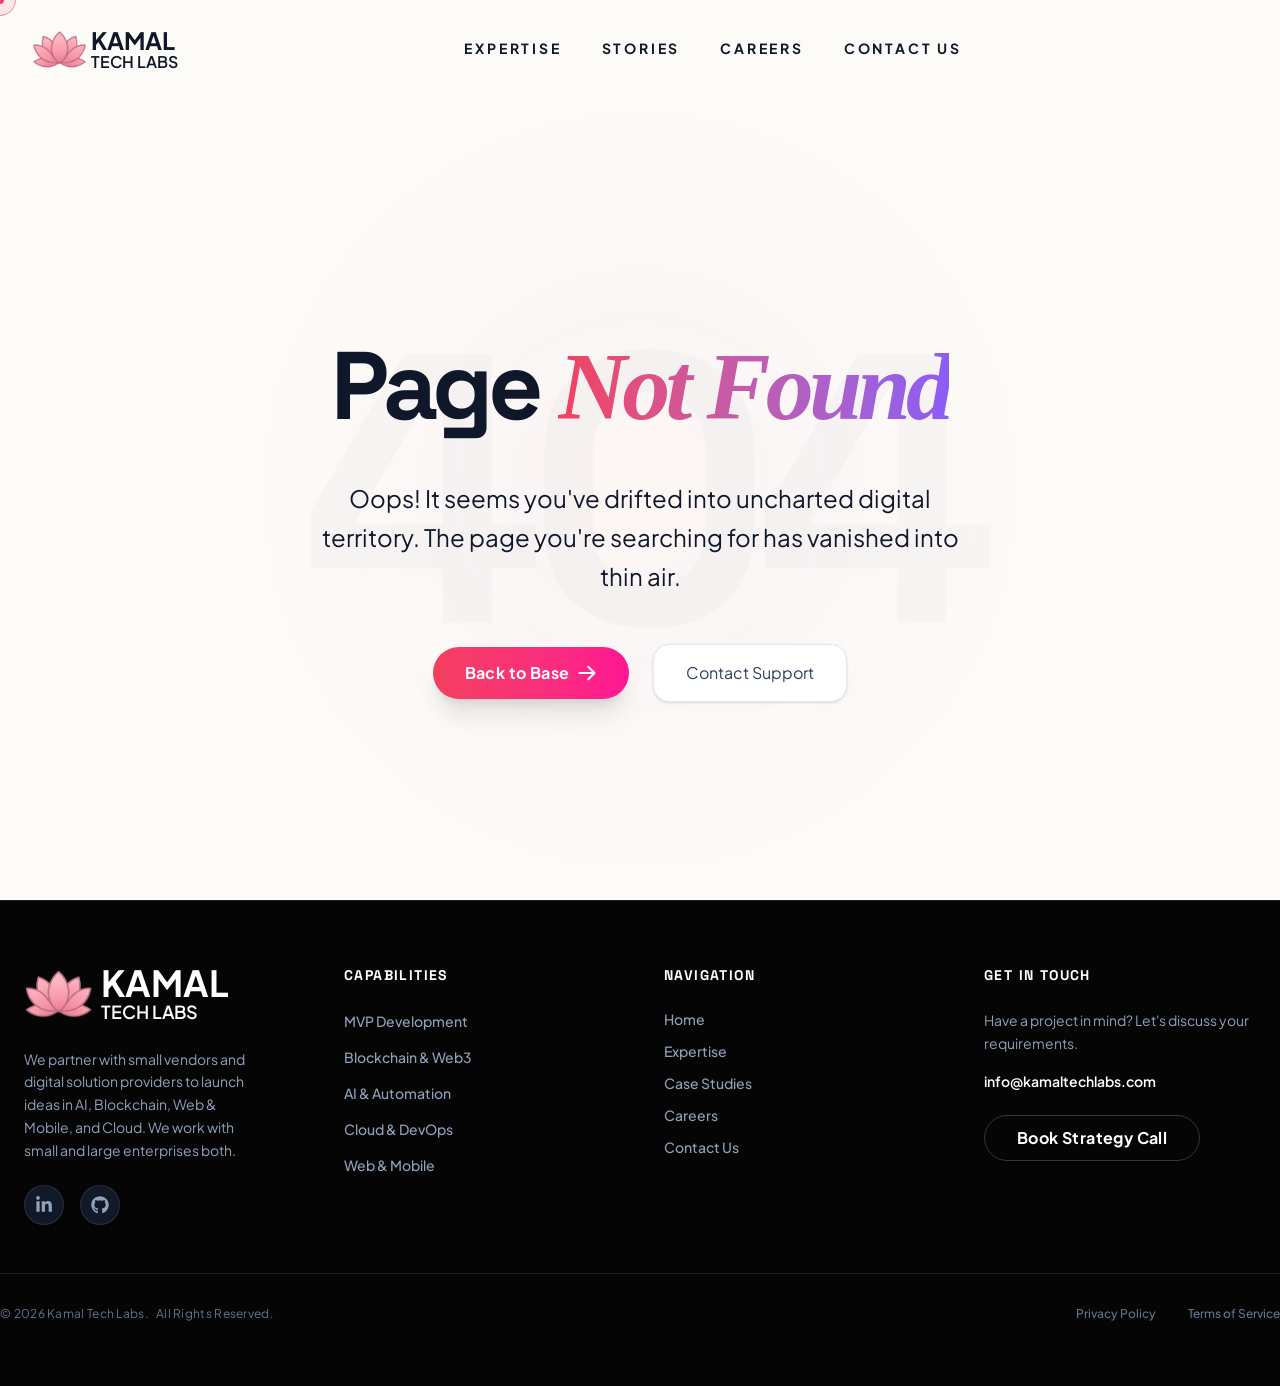
==== commit b1b91e46: "Fixing minor issues" ====
--- a/index.html
+++ b/index.html
@@ -5,15 +5,15 @@
   <meta charset="UTF-8" />
   <meta name="viewport" content="width=device-width, initial-scale=1.0" />
 
-  <title>Kamal Tech Labs | Enterprise Digital Solutions & Innovation</title>
+  <title>Kamal Tech Labs | MVP, AI, Blockchain & Web App Development</title>
 
   <!-- Meta Description (important for SEO) -->
   <meta name="description"
-    content="Kamal Tech Labs — Delivering enterprise-grade digital solutions, software development, cloud services, and scalable innovation for modern businesses." />
+    content="Kamal Tech Labs builds custom MVPs, AI systems, Blockchain/Web3 applications, and scalable cloud infrastructure for startups and digital solution partners." />
 
   <!-- Meta Keywords (optional) -->
   <meta name="keywords"
-    content="Kamal Tech Labs, software development, enterprise solutions, web development, cloud computing, SaaS, digital transformation, IT services India" />
+    content="Kamal Tech Labs, MVP development, AI automation, custom RAG system, voice agent Livekit, blockchain development, Web3 dApps, Node.js React developers, cloud DevOps services, tech partner startups" />
 
   <!-- Robots -->
   <meta name="robots" content="index, follow" />
@@ -31,17 +31,19 @@
 
   <!-- Open Graph (Facebook, LinkedIn, etc.) -->
   <meta property="og:type" content="website" />
-  <meta property="og:title" content="Kamal Tech Labs — Enterprise Digital Solutions" />
+  <meta property="og:site_name" content="Kamal Tech Labs" />
+  <meta property="og:locale" content="en_US" />
+  <meta property="og:title" content="Kamal Tech Labs — MVP, AI, Blockchain & Web Development" />
   <meta property="og:description"
-    content="Transforming complex ideas into scalable enterprise software, cloud platforms, and digital products with Kamal Tech Labs." />
+    content="Co-building high-performance MVPs, custom AI systems, Web3 products, and cloud infrastructures for startups and digital solution partners." />
   <meta property="og:image" content="https://www.kamaltechlabs.com/images/logo.png" />
   <meta property="og:url" content="https://www.kamaltechlabs.com" />
 
   <!-- Twitter Card -->
   <meta name="twitter:card" content="summary_large_image" />
-  <meta name="twitter:title" content="Kamal Tech Labs — Enterprise Digital Solutions" />
+  <meta name="twitter:title" content="Kamal Tech Labs — MVP, AI & Web3 Product Engineering" />
   <meta name="twitter:description"
-    content="High-performance software, cloud solutions, and enterprise innovation by Kamal Tech Labs." />
+    content="We build robust MVPs, RAG knowledge systems, voice agents, and scalable decentralized systems." />
   <meta name="twitter:image" content="https://www.kamaltechlabs.com/images/logo.png" />
   <meta name="twitter:url" content="https://www.kamaltechlabs.com" />
 
@@ -54,16 +56,16 @@
     "url": "https://www.kamaltechlabs.com",
     "logo": "https://www.kamaltechlabs.com/images/logo.png",
     "sameAs": [
-      "https://www.linkedin.com/company/kamal-tech-labs",
+      "https://www.linkedin.com/company/kamal-tech-labs"
     ],
     "contactPoint": {
       "@type": "ContactPoint",
-      "telephone": "+91-XXXXXXXXXX",
+      "telephone": "+91-9926500681",
       "contactType": "customer service",
       "areaServed": "IN",
       "availableLanguage": ["English", "Hindi"]
     },
-    "description": "Kamal Tech Labs is a technology company specializing in enterprise software development, cloud computing, and scalable digital solutions."
+    "description": "Kamal Tech Labs is a tech lab co-building scalable MVPs, custom AI/RAG systems, decentralized Web3 applications, and cloud infrastructures for startups and partners."
   }
   </script>
 
@@ -86,14 +88,23 @@
   <link rel="preconnect" href="https://fonts.googleapis.com" />
   <link rel="preconnect" href="https://fonts.gstatic.com" crossOrigin="anonymous" />
   <link
-    href="https://fonts.googleapis.com/css2?family=Inter:wght@300;400;500;600&family=Outfit:wght@400;600;700;800&display=swap"
+    href="https://fonts.googleapis.com/css2?family=Inter:wght@300;400;500;600&family=Outfit:wght@400;600;700;800&family=Plus+Jakarta+Sans:wght@400;500;600;700;800&family=Space+Grotesk:wght@400;500;600;700&display=swap"
     rel="stylesheet" />
 
   <!-- Calendly -->
   <link href="https://assets.calendly.com/assets/external/widget.css" rel="stylesheet" />
   <script src="https://assets.calendly.com/assets/external/widget.js" type="text/javascript" async></script>
-  <script type="module" crossorigin src="/assets/index-BP0_196K.js"></script>
-  <link rel="stylesheet" crossorigin href="/assets/index-TJgJbzDA.css">
+  <script>
+    (function () {
+      var redirect = sessionStorage.redirect;
+      delete sessionStorage.redirect;
+      if (redirect && redirect !== window.location.pathname) {
+        window.history.replaceState(null, null, redirect);
+      }
+    })();
+  </script>
+  <script type="module" crossorigin src="/assets/index-M2HcR4Qz.js"></script>
+  <link rel="stylesheet" crossorigin href="/assets/index-B5ztCYe4.css">
 </head>
 
 <body>
--- a/assets/index-B5ztCYe4.css
+++ b/assets/index-B5ztCYe4.css
@@ -0,0 +1 @@
+@import "https://fonts.googleapis.com/css2?family=Plus+Jakarta+Sans:wght@300;400;500;600;700;800&family=Space+Grotesk:wght@400;500;600;700&display=swap";@layer properties{@supports (((-webkit-hyphens:none)) and (not (margin-trim:inline))) or ((-moz-orient:inline) and (not (color:rgb(from red r g b)))){*,:before,:after,::backdrop{--tw-translate-x:0;--tw-translate-y:0;--tw-translate-z:0;--tw-scale-x:1;--tw-scale-y:1;--tw-scale-z:1;--tw-rotate-x:initial;--tw-rotate-y:initial;--tw-rotate-z:initial;--tw-skew-x:initial;--tw-skew-y:initial;--tw-scroll-snap-strictness:proximity;--tw-space-y-reverse:0;--tw-border-style:solid;--tw-gradient-position:initial;--tw-gradient-from:#0000;--tw-gradient-via:#0000;--tw-gradient-to:#0000;--tw-gradient-stops:initial;--tw-gradient-via-stops:initial;--tw-gradient-from-position:0%;--tw-gradient-via-position:50%;--tw-gradient-to-position:100%;--tw-leading:initial;--tw-font-weight:initial;--tw-tracking:initial;--tw-shadow:0 0 #0000;--tw-shadow-color:initial;--tw-shadow-alpha:100%;--tw-inset-shadow:0 0 #0000;--tw-inset-shadow-color:initial;--tw-inset-shadow-alpha:100%;--tw-ring-color:initial;--tw-ring-shadow:0 0 #0000;--tw-inset-ring-color:initial;--tw-inset-ring-shadow:0 0 #0000;--tw-ring-inset:initial;--tw-ring-offset-width:0px;--tw-ring-offset-color:#fff;--tw-ring-offset-shadow:0 0 #0000;--tw-outline-style:solid;--tw-blur:initial;--tw-brightness:initial;--tw-contrast:initial;--tw-grayscale:initial;--tw-hue-rotate:initial;--tw-invert:initial;--tw-opacity:initial;--tw-saturate:initial;--tw-sepia:initial;--tw-drop-shadow:initial;--tw-drop-shadow-color:initial;--tw-drop-shadow-alpha:100%;--tw-drop-shadow-size:initial;--tw-backdrop-blur:initial;--tw-backdrop-brightness:initial;--tw-backdrop-contrast:initial;--tw-backdrop-grayscale:initial;--tw-backdrop-hue-rotate:initial;--tw-backdrop-invert:initial;--tw-backdrop-opacity:initial;--tw-backdrop-saturate:initial;--tw-backdrop-sepia:initial;--tw-duration:initial;--tw-ease:initial;--tw-content:""}}}@layer theme{:root,:host{--font-sans:ui-sans-serif, system-ui, sans-serif, "Apple Color Emoji", "Segoe UI Emoji", "Segoe UI Symbol", "Noto Color Emoji";--font-serif:ui-serif, Georgia, Cambria, "Times New Roman", Times, serif;--font-mono:ui-monospace, SFMono-Regular, Menlo, Monaco, Consolas, "Liberation Mono", "Courier New", monospace;--color-red-50:oklch(97.1% .013 17.38);--color-red-500:oklch(63.7% .237 25.331);--color-orange-400:oklch(75% .183 55.934);--color-orange-500:oklch(70.5% .213 47.604);--color-yellow-400:oklch(85.2% .199 91.936);--color-sky-400:oklch(74.6% .16 232.661);--color-sky-500:oklch(68.5% .169 237.323);--color-blue-400:oklch(70.7% .165 254.624);--color-blue-500:oklch(62.3% .214 259.815);--color-purple-400:oklch(71.4% .203 305.504);--color-purple-500:oklch(62.7% .265 303.9);--color-slate-50:oklch(98.4% .003 247.858);--color-slate-100:oklch(96.8% .007 247.896);--color-slate-200:oklch(92.9% .013 255.508);--color-slate-300:oklch(86.9% .022 252.894);--color-slate-400:oklch(70.4% .04 256.788);--color-slate-500:oklch(55.4% .046 257.417);--color-slate-600:oklch(44.6% .043 257.281);--color-slate-700:oklch(37.2% .044 257.287);--color-slate-800:oklch(27.9% .041 260.031);--color-slate-900:oklch(20.8% .042 265.755);--color-slate-950:oklch(12.9% .042 264.695);--color-gray-300:oklch(87.2% .01 258.338);--color-gray-400:oklch(70.7% .022 261.325);--color-gray-500:oklch(55.1% .027 264.364);--color-gray-600:oklch(44.6% .03 256.802);--color-black:#000;--color-white:#fff;--spacing:.25rem;--container-sm:24rem;--container-md:28rem;--container-xl:36rem;--container-2xl:42rem;--container-3xl:48rem;--container-4xl:56rem;--container-5xl:64rem;--container-6xl:72rem;--container-7xl:80rem;--text-xs:.75rem;--text-xs--line-height:calc(1 / .75);--text-sm:.875rem;--text-sm--line-height:calc(1.25 / .875);--text-base:1rem;--text-base--line-height:calc(1.5 / 1);--text-lg:1.125rem;--text-lg--line-height:calc(1.75 / 1.125);--text-xl:1.25rem;--text-xl--line-height:calc(1.75 / 1.25);--text-2xl:1.5rem;--text-2xl--line-height:calc(2 / 1.5);--text-3xl:1.875rem;--text-3xl--line-height:calc(2.25 / 1.875);--text-4xl:2.25rem;--text-4xl--line-height:calc(2.5 / 2.25);--text-5xl:3rem;--text-5xl--line-height:1;--text-6xl:3.75rem;--text-6xl--line-height:1;--text-7xl:4.5rem;--text-7xl--line-height:1;--text-8xl:6rem;--text-8xl--line-height:1;--font-weight-light:300;--font-weight-normal:400;--font-weight-medium:500;--font-weight-semibold:600;--font-weight-bold:700;--font-weight-black:900;--tracking-tighter:-.05em;--tracking-tight:-.025em;--tracking-wide:.025em;--tracking-wider:.05em;--tracking-widest:.1em;--leading-tight:1.25;--leading-snug:1.375;--leading-relaxed:1.625;--radius-md:.375rem;--radius-lg:.5rem;--radius-xl:.75rem;--radius-2xl:1rem;--radius-3xl:1.5rem;--ease-out:cubic-bezier(0, 0, .2, 1);--animate-pulse:pulse 2s cubic-bezier(.4, 0, .6, 1) infinite;--blur-sm:8px;--blur-md:12px;--blur-xl:24px;--blur-2xl:40px;--blur-3xl:64px;--aspect-video:16 / 9;--default-transition-duration:.15s;--default-transition-timing-function:cubic-bezier(.4, 0, .2, 1);--default-font-family:var(--font-sans);--default-mono-font-family:var(--font-mono);--font-heading:"Space Grotesk", sans-serif;--font-body:"Plus Jakarta Sans", sans-serif;--animate-marquee:marquee 60s linear infinite;--ease-cubic:cubic-bezier(.165, .84, .44, 1);--animate-spin-slow:spin-slow 12s linear infinite;--animate-reverse-spin-slow:spin-slow 15s linear infinite reverse}}@layer base{*,:after,:before,::backdrop{box-sizing:border-box;border:0 solid;margin:0;padding:0}::file-selector-button{box-sizing:border-box;border:0 solid;margin:0;padding:0}html,:host{-webkit-text-size-adjust:100%;tab-size:4;line-height:1.5;font-family:var(--default-font-family,ui-sans-serif, system-ui, sans-serif, "Apple Color Emoji", "Segoe UI Emoji", "Segoe UI Symbol", "Noto Color Emoji");font-feature-settings:var(--default-font-feature-settings,normal);font-variation-settings:var(--default-font-variation-settings,normal);-webkit-tap-highlight-color:transparent}hr{height:0;color:inherit;border-top-width:1px}abbr:where([title]){-webkit-text-decoration:underline dotted;text-decoration:underline dotted}h1,h2,h3,h4,h5,h6{font-size:inherit;font-weight:inherit}a{color:inherit;-webkit-text-decoration:inherit;-webkit-text-decoration:inherit;-webkit-text-decoration:inherit;-webkit-text-decoration:inherit;text-decoration:inherit}b,strong{font-weight:bolder}code,kbd,samp,pre{font-family:var(--default-mono-font-family,ui-monospace, SFMono-Regular, Menlo, Monaco, Consolas, "Liberation Mono", "Courier New", monospace);font-feature-settings:var(--default-mono-font-feature-settings,normal);font-variation-settings:var(--default-mono-font-variation-settings,normal);font-size:1em}small{font-size:80%}sub,sup{vertical-align:baseline;font-size:75%;line-height:0;position:relative}sub{bottom:-.25em}sup{top:-.5em}table{text-indent:0;border-color:inherit;border-collapse:collapse}:-moz-focusring{outline:auto}progress{vertical-align:baseline}summary{display:list-item}ol,ul,menu{list-style:none}img,svg,video,canvas,audio,iframe,embed,object{vertical-align:middle;display:block}img,video{max-width:100%;height:auto}button,input,select,optgroup,textarea{font:inherit;font-feature-settings:inherit;font-variation-settings:inherit;letter-spacing:inherit;color:inherit;opacity:1;background-color:#0000;border-radius:0}::file-selector-button{font:inherit;font-feature-settings:inherit;font-variation-settings:inherit;letter-spacing:inherit;color:inherit;opacity:1;background-color:#0000;border-radius:0}:where(select:is([multiple],[size])) optgroup{font-weight:bolder}:where(select:is([multiple],[size])) optgroup option{padding-inline-start:20px}::file-selector-button{margin-inline-end:4px}::placeholder{opacity:1}@supports (not ((-webkit-appearance:-apple-pay-button))) or (contain-intrinsic-size:1px){::placeholder{color:currentColor}@supports (color:color-mix(in lab, red, red)){::placeholder{color:color-mix(in oklab, currentcolor 50%, transparent)}}}textarea{resize:vertical}::-webkit-search-decoration{-webkit-appearance:none}::-webkit-date-and-time-value{min-height:1lh;text-align:inherit}::-webkit-datetime-edit{display:inline-flex}::-webkit-datetime-edit-fields-wrapper{padding:0}::-webkit-datetime-edit{padding-block:0}::-webkit-datetime-edit-year-field{padding-block:0}::-webkit-datetime-edit-month-field{padding-block:0}::-webkit-datetime-edit-day-field{padding-block:0}::-webkit-datetime-edit-hour-field{padding-block:0}::-webkit-datetime-edit-minute-field{padding-block:0}::-webkit-datetime-edit-second-field{padding-block:0}::-webkit-datetime-edit-millisecond-field{padding-block:0}::-webkit-datetime-edit-meridiem-field{padding-block:0}::-webkit-calendar-picker-indicator{line-height:1}:-moz-ui-invalid{box-shadow:none}button,input:where([type=button],[type=reset],[type=submit]){appearance:button}::file-selector-button{appearance:button}::-webkit-inner-spin-button{height:auto}::-webkit-outer-spin-button{height:auto}[hidden]:where(:not([hidden=until-found])){display:none!important}:root{--primary:#f43f5e;--primary-dark:#be123c;--primary-neon:#ff1493;--secondary:#4f46e5;--bg-light:#fff;--bg-dark:#0a0a0a;--white:#fff;--text-main:#0a0a0a;--text-muted:#64748b;--nav-height:90px}html{scroll-behavior:smooth}body{font-family:var(--font-body);color:var(--color-slate-900);-webkit-font-smoothing:antialiased;-moz-osx-font-smoothing:grayscale;cursor:none;background-color:#fdfbf7;overflow-x:hidden}a,button,[role=button],input,select,textarea,.cursor-pointer{cursor:none!important}h1,h2,h3,h4,h5{font-family:var(--font-heading);--tw-font-weight:var(--font-weight-bold);font-weight:var(--font-weight-bold);--tw-tracking:var(--tracking-tight);letter-spacing:var(--tracking-tight);color:var(--color-slate-900)}}@layer components{.section-padding{padding-block:calc(var(--spacing) * 24)}.section-padding-large{padding-block:calc(var(--spacing) * 32)}.btn{cursor:pointer;--tw-border-style:none;padding-inline:calc(var(--spacing) * 8);padding-block:calc(var(--spacing) * 3.5);font-size:var(--text-base);line-height:var(--tw-leading,var(--text-base--line-height));--tw-font-weight:var(--font-weight-bold);font-weight:var(--font-weight-bold);--tw-tracking:var(--tracking-wide);letter-spacing:var(--tracking-wide);transition-property:all;transition-timing-function:var(--tw-ease,var(--default-transition-timing-function));transition-duration:var(--tw-duration,var(--default-transition-duration));--tw-duration:.3s;border-style:none;border-radius:3.40282e38px;justify-content:center;align-items:center;text-decoration-line:none;transition-duration:.3s;display:inline-flex}.btn-primary{--tw-gradient-position:to right in oklab;background-image:linear-gradient(var(--tw-gradient-stops));--tw-gradient-from:#f43f5e;--tw-gradient-to:#ff1493;--tw-gradient-stops:var(--tw-gradient-via-stops,var(--tw-gradient-position), var(--tw-gradient-from) var(--tw-gradient-from-position), var(--tw-gradient-to) var(--tw-gradient-to-position));color:var(--color-white);--tw-shadow:0 0 40px var(--tw-shadow-color,#f43f5e33);box-shadow:var(--tw-inset-shadow), var(--tw-inset-ring-shadow), var(--tw-ring-offset-shadow), var(--tw-ring-shadow), var(--tw-shadow)}@media (hover:hover){.btn-primary:hover{--tw-scale-x:105%;--tw-scale-y:105%;--tw-scale-z:105%;scale:var(--tw-scale-x) var(--tw-scale-y);--tw-shadow:0 0 60px var(--tw-shadow-color,#ff149366);box-shadow:var(--tw-inset-shadow), var(--tw-inset-ring-shadow), var(--tw-ring-offset-shadow), var(--tw-ring-shadow), var(--tw-shadow)}}.btn-primary:active{--tw-scale-x:95%;--tw-scale-y:95%;--tw-scale-z:95%;scale:var(--tw-scale-x) var(--tw-scale-y)}.btn-outline{border-style:var(--tw-border-style);border-width:1px;border-color:var(--color-slate-200);color:var(--color-slate-800);background-color:#0000}@media (hover:hover){.btn-outline:hover{background-color:var(--color-white);color:#f43f5e;border-color:#f43f5e}}.btn-outline-dark{border-style:var(--tw-border-style);border-width:1px;border-color:var(--color-slate-200);color:var(--color-slate-800);background-color:#0000}@media (hover:hover){.btn-outline-dark:hover{background-color:var(--color-white);color:#f43f5e;border-color:#f43f5e}}.glass-card,.glass-card-dark{border-radius:var(--radius-2xl);border-style:var(--tw-border-style);border-width:1px;border-color:var(--color-slate-100);background-color:var(--color-white);--tw-shadow:0 8px 32px 0 var(--tw-shadow-color,#0000000d);box-shadow:var(--tw-inset-shadow), var(--tw-inset-ring-shadow), var(--tw-ring-offset-shadow), var(--tw-ring-shadow), var(--tw-shadow)}.text-gradient{--tw-gradient-position:to right in oklab;background-image:linear-gradient(var(--tw-gradient-stops));--tw-gradient-from:#f43f5e;--tw-gradient-to:#8b5cf6;--tw-gradient-stops:var(--tw-gradient-via-stops,var(--tw-gradient-position), var(--tw-gradient-from) var(--tw-gradient-from-position), var(--tw-gradient-to) var(--tw-gradient-to-position));color:#0000;-webkit-background-clip:text;background-clip:text}.text-gradient-light{--tw-gradient-position:to right in oklab;background-image:linear-gradient(var(--tw-gradient-stops));--tw-gradient-from:#ff1493;--tw-gradient-to:#c084fc;--tw-gradient-stops:var(--tw-gradient-via-stops,var(--tw-gradient-position), var(--tw-gradient-from) var(--tw-gradient-from-position), var(--tw-gradient-to) var(--tw-gradient-to-position));color:#0000;-webkit-background-clip:text;background-clip:text}.tech-marquee{border-top-style:var(--tw-border-style);border-top-width:4px;border-bottom-style:var(--tw-border-style);background-color:var(--color-slate-900);padding-block:calc(var(--spacing) * 4);white-space:nowrap;color:var(--color-white);border-color:#f43f5e;border-bottom-width:4px;position:relative;overflow:hidden}.marquee-content{animation:var(--animate-marquee);font-family:var(--font-heading);font-size:var(--text-xl);line-height:var(--tw-leading,var(--text-xl--line-height));--tw-font-weight:var(--font-weight-semibold);font-weight:var(--font-weight-semibold);--tw-tracking:var(--tracking-wider);letter-spacing:var(--tracking-wider);display:inline-block}.dot{margin-inline:calc(var(--spacing) * 4);height:calc(var(--spacing) * 1.5);width:calc(var(--spacing) * 1.5);vertical-align:middle;background-color:#f43f5e;border-radius:3.40282e38px;display:inline-block}}@layer utilities{.pointer-events-auto{pointer-events:auto}.pointer-events-none{pointer-events:none}.visible{visibility:visible}.sr-only{clip-path:inset(50%);white-space:nowrap;border-width:0;width:1px;height:1px;margin:-1px;padding:0;position:absolute;overflow:hidden}.absolute{position:absolute}.fixed{position:fixed}.relative{position:relative}.inset-0{inset:calc(var(--spacing) * 0)}.inset-4{inset:calc(var(--spacing) * 4)}.start{inset-inline-start:var(--spacing)}.end{inset-inline-end:var(--spacing)}.-top-3{top:calc(var(--spacing) * -3)}.-top-4{top:calc(var(--spacing) * -4)}.-top-6{top:calc(var(--spacing) * -6)}.-top-10{top:calc(var(--spacing) * -10)}.-top-12{top:calc(var(--spacing) * -12)}.-top-20{top:calc(var(--spacing) * -20)}.-top-24{top:calc(var(--spacing) * -24)}.top-0{top:calc(var(--spacing) * 0)}.top-1\/2{top:50%}.top-1\/3{top:33.3333%}.top-1\/4{top:25%}.top-4{top:calc(var(--spacing) * 4)}.top-8{top:calc(var(--spacing) * 8)}.top-\[-10\%\]{top:-10%}.top-\[80px\]{top:80px}.-right-6{right:calc(var(--spacing) * -6)}.-right-10{right:calc(var(--spacing) * -10)}.-right-20{right:calc(var(--spacing) * -20)}.right-0{right:calc(var(--spacing) * 0)}.right-4{right:calc(var(--spacing) * 4)}.right-6{right:calc(var(--spacing) * 6)}.right-8{right:calc(var(--spacing) * 8)}.right-20{right:calc(var(--spacing) * 20)}.right-\[-10\%\]{right:-10%}.-bottom-1{bottom:calc(var(--spacing) * -1)}.-bottom-6{bottom:calc(var(--spacing) * -6)}.-bottom-10{bottom:calc(var(--spacing) * -10)}.-bottom-20{bottom:calc(var(--spacing) * -20)}.bottom-0{bottom:calc(var(--spacing) * 0)}.bottom-1\/3{bottom:33.3333%}.bottom-1\/4{bottom:25%}.bottom-6{bottom:calc(var(--spacing) * 6)}.bottom-8{bottom:calc(var(--spacing) * 8)}.bottom-\[-10\%\]{bottom:-10%}.-left-2{left:calc(var(--spacing) * -2)}.-left-10{left:calc(var(--spacing) * -10)}.-left-12{left:calc(var(--spacing) * -12)}.-left-20{left:calc(var(--spacing) * -20)}.left-0{left:calc(var(--spacing) * 0)}.left-1\/2{left:50%}.left-4{left:calc(var(--spacing) * 4)}.left-5{left:calc(var(--spacing) * 5)}.left-6{left:calc(var(--spacing) * 6)}.left-8{left:calc(var(--spacing) * 8)}.left-\[-10\%\]{left:-10%}.left-\[27px\]{left:27px}.-z-10{z-index:calc(10 * -1)}.z-0{z-index:0}.z-10{z-index:10}.z-20{z-index:20}.z-40{z-index:40}.z-50{z-index:50}.z-\[2\]{z-index:2}.z-\[1000\]{z-index:1000}.z-\[9998\]{z-index:9998}.z-\[9999\]{z-index:9999}.order-last{order:9999}.container{width:100%}@media (width>=40rem){.container{max-width:40rem}}@media (width>=48rem){.container{max-width:48rem}}@media (width>=64rem){.container{max-width:64rem}}@media (width>=80rem){.container{max-width:80rem}}@media (width>=96rem){.container{max-width:96rem}}.mx-0{margin-inline:calc(var(--spacing) * 0)}.mx-8{margin-inline:calc(var(--spacing) * 8)}.mx-auto{margin-inline:auto}.-mt-16{margin-top:calc(var(--spacing) * -16)}.mt-0{margin-top:calc(var(--spacing) * 0)}.mt-0\.5{margin-top:calc(var(--spacing) * .5)}.mt-2{margin-top:calc(var(--spacing) * 2)}.mt-4{margin-top:calc(var(--spacing) * 4)}.mt-6{margin-top:calc(var(--spacing) * 6)}.mt-8{margin-top:calc(var(--spacing) * 8)}.mt-10{margin-top:calc(var(--spacing) * 10)}.mt-12{margin-top:calc(var(--spacing) * 12)}.mt-16{margin-top:calc(var(--spacing) * 16)}.mt-20{margin-top:calc(var(--spacing) * 20)}.mt-24{margin-top:calc(var(--spacing) * 24)}.mt-40{margin-top:calc(var(--spacing) * 40)}.mt-auto{margin-top:auto}.-mr-16{margin-right:calc(var(--spacing) * -16)}.mr-3{margin-right:calc(var(--spacing) * 3)}.mr-4{margin-right:calc(var(--spacing) * 4)}.mb-0{margin-bottom:calc(var(--spacing) * 0)}.mb-1{margin-bottom:calc(var(--spacing) * 1)}.mb-1\.5{margin-bottom:calc(var(--spacing) * 1.5)}.mb-2{margin-bottom:calc(var(--spacing) * 2)}.mb-3{margin-bottom:calc(var(--spacing) * 3)}.mb-4{margin-bottom:calc(var(--spacing) * 4)}.mb-6{margin-bottom:calc(var(--spacing) * 6)}.mb-8{margin-bottom:calc(var(--spacing) * 8)}.mb-10{margin-bottom:calc(var(--spacing) * 10)}.mb-12{margin-bottom:calc(var(--spacing) * 12)}.mb-16{margin-bottom:calc(var(--spacing) * 16)}.mb-20{margin-bottom:calc(var(--spacing) * 20)}.mb-24{margin-bottom:calc(var(--spacing) * 24)}.ml-1{margin-left:calc(var(--spacing) * 1)}.ml-2{margin-left:calc(var(--spacing) * 2)}.line-clamp-1{-webkit-line-clamp:1;-webkit-box-orient:vertical;display:-webkit-box;overflow:hidden}.line-clamp-2{-webkit-line-clamp:2;-webkit-box-orient:vertical;display:-webkit-box;overflow:hidden}.line-clamp-3{-webkit-line-clamp:3;-webkit-box-orient:vertical;display:-webkit-box;overflow:hidden}.block{display:block}.flex{display:flex}.grid{display:grid}.hidden{display:none}.inline-block{display:inline-block}.inline-flex{display:inline-flex}.aspect-\[4\/3\]{aspect-ratio:4/3}.aspect-square{aspect-ratio:1}.aspect-video{aspect-ratio:var(--aspect-video)}.h-0\.5{height:calc(var(--spacing) * .5)}.h-1{height:calc(var(--spacing) * 1)}.h-1\.5{height:calc(var(--spacing) * 1.5)}.h-2{height:calc(var(--spacing) * 2)}.h-4{height:calc(var(--spacing) * 4)}.h-5{height:calc(var(--spacing) * 5)}.h-6{height:calc(var(--spacing) * 6)}.h-8{height:calc(var(--spacing) * 8)}.h-9{height:calc(var(--spacing) * 9)}.h-10{height:calc(var(--spacing) * 10)}.h-11{height:calc(var(--spacing) * 11)}.h-12{height:calc(var(--spacing) * 12)}.h-14{height:calc(var(--spacing) * 14)}.h-16{height:calc(var(--spacing) * 16)}.h-20{height:calc(var(--spacing) * 20)}.h-24{height:calc(var(--spacing) * 24)}.h-32{height:calc(var(--spacing) * 32)}.h-40{height:calc(var(--spacing) * 40)}.h-44{height:calc(var(--spacing) * 44)}.h-52{height:calc(var(--spacing) * 52)}.h-56{height:calc(var(--spacing) * 56)}.h-60{height:calc(var(--spacing) * 60)}.h-64{height:calc(var(--spacing) * 64)}.h-72{height:calc(var(--spacing) * 72)}.h-96{height:calc(var(--spacing) * 96)}.h-\[2px\]{height:2px}.h-\[50\%\]{height:50%}.h-\[60px\]{height:60px}.h-\[100px\]{height:100px}.h-\[350px\]{height:350px}.h-\[400px\]{height:400px}.h-\[500px\]{height:500px}.h-\[600px\]{height:600px}.h-\[800px\]{height:800px}.h-fit{height:fit-content}.h-full{height:100%}.h-px{height:1px}.h-screen{height:100vh}.min-h-\[150px\]{min-height:150px}.min-h-screen{min-height:100vh}.w-0{width:calc(var(--spacing) * 0)}.w-0\.5{width:calc(var(--spacing) * .5)}.w-1\.5{width:calc(var(--spacing) * 1.5)}.w-2{width:calc(var(--spacing) * 2)}.w-4{width:calc(var(--spacing) * 4)}.w-5{width:calc(var(--spacing) * 5)}.w-5\/12{width:41.6667%}.w-6{width:calc(var(--spacing) * 6)}.w-7{width:calc(var(--spacing) * 7)}.w-8{width:calc(var(--spacing) * 8)}.w-9{width:calc(var(--spacing) * 9)}.w-10{width:calc(var(--spacing) * 10)}.w-11{width:calc(var(--spacing) * 11)}.w-12{width:calc(var(--spacing) * 12)}.w-14{width:calc(var(--spacing) * 14)}.w-16{width:calc(var(--spacing) * 16)}.w-20{width:calc(var(--spacing) * 20)}.w-24{width:calc(var(--spacing) * 24)}.w-32{width:calc(var(--spacing) * 32)}.w-40{width:calc(var(--spacing) * 40)}.w-60{width:calc(var(--spacing) * 60)}.w-64{width:calc(var(--spacing) * 64)}.w-72{width:calc(var(--spacing) * 72)}.w-96{width:calc(var(--spacing) * 96)}.w-\[60px\]{width:60px}.w-\[90\%\]{width:90%}.w-\[500px\]{width:500px}.w-\[600px\]{width:600px}.w-\[800px\]{width:800px}.w-full{width:100%}.w-max{width:max-content}.max-w-2xl{max-width:var(--container-2xl)}.max-w-3xl{max-width:var(--container-3xl)}.max-w-4xl{max-width:var(--container-4xl)}.max-w-5xl{max-width:var(--container-5xl)}.max-w-6xl{max-width:var(--container-6xl)}.max-w-7xl{max-width:var(--container-7xl)}.max-w-\[160px\]{max-width:160px}.max-w-\[180px\]{max-width:180px}.max-w-\[280px\]{max-width:280px}.max-w-\[500px\]{max-width:500px}.max-w-\[600px\]{max-width:600px}.max-w-\[700px\]{max-width:700px}.max-w-\[1000px\]{max-width:1000px}.max-w-md{max-width:var(--container-md)}.max-w-sm{max-width:var(--container-sm)}.max-w-xl{max-width:var(--container-xl)}.flex-1{flex:1}.flex-shrink-0,.shrink-0{flex-shrink:0}.flex-grow,.grow{flex-grow:1}.-translate-x-1\/2{--tw-translate-x:calc(calc(1 / 2 * 100%) * -1);translate:var(--tw-translate-x) var(--tw-translate-y)}.-translate-x-1\/3{--tw-translate-x:calc(calc(1 / 3 * 100%) * -1);translate:var(--tw-translate-x) var(--tw-translate-y)}.-translate-x-1\/4{--tw-translate-x:calc(calc(1 / 4 * 100%) * -1);translate:var(--tw-translate-x) var(--tw-translate-y)}.-translate-x-4{--tw-translate-x:calc(var(--spacing) * -4);translate:var(--tw-translate-x) var(--tw-translate-y)}.translate-x-1\/2{--tw-translate-x:calc(1 / 2 * 100%);translate:var(--tw-translate-x) var(--tw-translate-y)}.translate-x-1\/3{--tw-translate-x:calc(1 / 3 * 100%);translate:var(--tw-translate-x) var(--tw-translate-y)}.translate-x-1\/4{--tw-translate-x:calc(1 / 4 * 100%);translate:var(--tw-translate-x) var(--tw-translate-y)}.translate-x-4{--tw-translate-x:calc(var(--spacing) * 4);translate:var(--tw-translate-x) var(--tw-translate-y)}.-translate-y-1\/2{--tw-translate-y:calc(calc(1 / 2 * 100%) * -1);translate:var(--tw-translate-x) var(--tw-translate-y)}.-translate-y-2{--tw-translate-y:calc(var(--spacing) * -2);translate:var(--tw-translate-x) var(--tw-translate-y)}.-translate-y-full{--tw-translate-y:-100%;translate:var(--tw-translate-x) var(--tw-translate-y)}.translate-y-0{--tw-translate-y:calc(var(--spacing) * 0);translate:var(--tw-translate-x) var(--tw-translate-y)}.translate-y-1\/2{--tw-translate-y:calc(1 / 2 * 100%);translate:var(--tw-translate-x) var(--tw-translate-y)}.translate-y-1\/3{--tw-translate-y:calc(1 / 3 * 100%);translate:var(--tw-translate-x) var(--tw-translate-y)}.translate-y-2{--tw-translate-y:calc(var(--spacing) * 2);translate:var(--tw-translate-x) var(--tw-translate-y)}.translate-y-8{--tw-translate-y:calc(var(--spacing) * 8);translate:var(--tw-translate-x) var(--tw-translate-y)}.scale-105{--tw-scale-x:105%;--tw-scale-y:105%;--tw-scale-z:105%;scale:var(--tw-scale-x) var(--tw-scale-y)}.-rotate-6{rotate:-6deg}.-rotate-45{rotate:-45deg}.rotate-0{rotate:0deg}.rotate-2{rotate:2deg}.rotate-12{rotate:12deg}.rotate-45{rotate:45deg}.rotate-180{rotate:180deg}.transform{transform:var(--tw-rotate-x,) var(--tw-rotate-y,) var(--tw-rotate-z,) var(--tw-skew-x,) var(--tw-skew-y,)}.animate-pulse{animation:var(--animate-pulse)}.animate-reverse-spin-slow{animation:var(--animate-reverse-spin-slow)}.animate-spin-slow{animation:var(--animate-spin-slow)}.cursor-default{cursor:default}.cursor-not-allowed{cursor:not-allowed}.cursor-pointer{cursor:pointer}.resize{resize:both}.resize-none{resize:none}.snap-x{scroll-snap-type:x var(--tw-scroll-snap-strictness)}.snap-mandatory{--tw-scroll-snap-strictness:mandatory}.snap-start{scroll-snap-align:start}.list-none{list-style-type:none}.appearance-none{appearance:none}.grid-cols-1{grid-template-columns:repeat(1,minmax(0,1fr))}.grid-cols-2{grid-template-columns:repeat(2,minmax(0,1fr))}.grid-cols-3{grid-template-columns:repeat(3,minmax(0,1fr))}.flex-col{flex-direction:column}.flex-row{flex-direction:row}.flex-wrap{flex-wrap:wrap}.items-baseline{align-items:baseline}.items-center{align-items:center}.items-end{align-items:flex-end}.items-start{align-items:flex-start}.justify-between{justify-content:space-between}.justify-center{justify-content:center}.gap-1{gap:calc(var(--spacing) * 1)}.gap-1\.5{gap:calc(var(--spacing) * 1.5)}.gap-2{gap:calc(var(--spacing) * 2)}.gap-2\.5{gap:calc(var(--spacing) * 2.5)}.gap-3{gap:calc(var(--spacing) * 3)}.gap-4{gap:calc(var(--spacing) * 4)}.gap-5{gap:calc(var(--spacing) * 5)}.gap-6{gap:calc(var(--spacing) * 6)}.gap-8{gap:calc(var(--spacing) * 8)}.gap-10{gap:calc(var(--spacing) * 10)}.gap-12{gap:calc(var(--spacing) * 12)}.gap-14{gap:calc(var(--spacing) * 14)}.gap-16{gap:calc(var(--spacing) * 16)}.gap-20{gap:calc(var(--spacing) * 20)}.gap-24{gap:calc(var(--spacing) * 24)}:where(.space-y-2>:not(:last-child)){--tw-space-y-reverse:0;margin-block-start:calc(calc(var(--spacing) * 2) * var(--tw-space-y-reverse));margin-block-end:calc(calc(var(--spacing) * 2) * calc(1 - var(--tw-space-y-reverse)))}:where(.space-y-2\.5>:not(:last-child)){--tw-space-y-reverse:0;margin-block-start:calc(calc(var(--spacing) * 2.5) * var(--tw-space-y-reverse));margin-block-end:calc(calc(var(--spacing) * 2.5) * calc(1 - var(--tw-space-y-reverse)))}:where(.space-y-3>:not(:last-child)){--tw-space-y-reverse:0;margin-block-start:calc(calc(var(--spacing) * 3) * var(--tw-space-y-reverse));margin-block-end:calc(calc(var(--spacing) * 3) * calc(1 - var(--tw-space-y-reverse)))}:where(.space-y-4>:not(:last-child)){--tw-space-y-reverse:0;margin-block-start:calc(calc(var(--spacing) * 4) * var(--tw-space-y-reverse));margin-block-end:calc(calc(var(--spacing) * 4) * calc(1 - var(--tw-space-y-reverse)))}:where(.space-y-5>:not(:last-child)){--tw-space-y-reverse:0;margin-block-start:calc(calc(var(--spacing) * 5) * var(--tw-space-y-reverse));margin-block-end:calc(calc(var(--spacing) * 5) * calc(1 - var(--tw-space-y-reverse)))}:where(.space-y-6>:not(:last-child)){--tw-space-y-reverse:0;margin-block-start:calc(calc(var(--spacing) * 6) * var(--tw-space-y-reverse));margin-block-end:calc(calc(var(--spacing) * 6) * calc(1 - var(--tw-space-y-reverse)))}:where(.space-y-8>:not(:last-child)){--tw-space-y-reverse:0;margin-block-start:calc(calc(var(--spacing) * 8) * var(--tw-space-y-reverse));margin-block-end:calc(calc(var(--spacing) * 8) * calc(1 - var(--tw-space-y-reverse)))}:where(.space-y-10>:not(:last-child)){--tw-space-y-reverse:0;margin-block-start:calc(calc(var(--spacing) * 10) * var(--tw-space-y-reverse));margin-block-end:calc(calc(var(--spacing) * 10) * calc(1 - var(--tw-space-y-reverse)))}:where(.space-y-12>:not(:last-child)){--tw-space-y-reverse:0;margin-block-start:calc(calc(var(--spacing) * 12) * var(--tw-space-y-reverse));margin-block-end:calc(calc(var(--spacing) * 12) * calc(1 - var(--tw-space-y-reverse)))}:where(.space-y-16>:not(:last-child)){--tw-space-y-reverse:0;margin-block-start:calc(calc(var(--spacing) * 16) * var(--tw-space-y-reverse));margin-block-end:calc(calc(var(--spacing) * 16) * calc(1 - var(--tw-space-y-reverse)))}.gap-x-12{-moz-column-gap:calc(var(--spacing) * 12);column-gap:calc(var(--spacing) * 12)}.gap-x-16{-moz-column-gap:calc(var(--spacing) * 16);column-gap:calc(var(--spacing) * 16)}.gap-y-8{row-gap:calc(var(--spacing) * 8)}.gap-y-10{row-gap:calc(var(--spacing) * 10)}.gap-y-16{row-gap:calc(var(--spacing) * 16)}.self-start{align-self:flex-start}.overflow-hidden{overflow:hidden}.overflow-x-auto{overflow-x:auto}.scroll-smooth{scroll-behavior:smooth}.rounded{border-radius:.25rem}.rounded-2xl{border-radius:var(--radius-2xl)}.rounded-3xl{border-radius:var(--radius-3xl)}.rounded-\[30px\]{border-radius:30px}.rounded-\[32px\]{border-radius:32px}.rounded-\[40px\]{border-radius:40px}.rounded-\[50px\]{border-radius:50px}.rounded-\[60px\]{border-radius:60px}.rounded-\[80px\]{border-radius:80px}.rounded-full{border-radius:3.40282e38px}.rounded-lg{border-radius:var(--radius-lg)}.rounded-md{border-radius:var(--radius-md)}.rounded-xl{border-radius:var(--radius-xl)}.rounded-r-xl{border-top-right-radius:var(--radius-xl);border-bottom-right-radius:var(--radius-xl)}.border{border-style:var(--tw-border-style);border-width:1px}.border-2{border-style:var(--tw-border-style);border-width:2px}.border-\[3px\]{border-style:var(--tw-border-style);border-width:3px}.border-y{border-block-style:var(--tw-border-style);border-block-width:1px}.border-t{border-top-style:var(--tw-border-style);border-top-width:1px}.border-b{border-bottom-style:var(--tw-border-style);border-bottom-width:1px}.border-l-4{border-left-style:var(--tw-border-style);border-left-width:4px}.border-dashed{--tw-border-style:dashed;border-style:dashed}.border-none{--tw-border-style:none;border-style:none}.border-solid{--tw-border-style:solid;border-style:solid}.border-\[\#0ea5e9\]\/20{border-color:oklab(68.4687% -.0798356 -.124464/.2)}.border-\[\#8b5cf6\]\/20{border-color:oklab(60.5631% .0845415 -.201932/.2)}.border-\[\#698877\]\/10{border-color:oklab(59.7803% -.0412098 .0143984/.1)}.border-\[\#d48c96\]\/10{border-color:oklab(71.5473% .0870985 .0160613/.1)}.border-\[\#e2e8f0\]{border-color:#e2e8f0}.border-\[\#f43f5e\]{border-color:#f43f5e}.border-\[\#f43f5e\]\/10{border-color:oklab(64.5032% .206597 .060959/.1)}.border-\[\#f43f5e\]\/20{border-color:oklab(64.5032% .206597 .060959/.2)}.border-\[\#f43f5e\]\/30{border-color:oklab(64.5032% .206597 .060959/.3)}.border-\[\#f43f5e\]\/50{border-color:oklab(64.5032% .206597 .060959/.5)}.border-\[\#fb7185\]\/30{border-color:oklab(71.9186% .164364 .0392419/.3)}.border-\[\#fda4af\]{border-color:#fda4af}.border-\[\#ffe4e6\]{border-color:#ffe4e6}.border-purple-500\/20{border-color:#ac4bff33}@supports (color:color-mix(in lab, red, red)){.border-purple-500\/20{border-color:color-mix(in oklab, var(--color-purple-500) 20%, transparent)}}.border-red-500{border-color:var(--color-red-500)}.border-slate-50{border-color:var(--color-slate-50)}.border-slate-100{border-color:var(--color-slate-100)}.border-slate-200{border-color:var(--color-slate-200)}.border-slate-200\/60{border-color:#e2e8f099}@supports (color:color-mix(in lab, red, red)){.border-slate-200\/60{border-color:color-mix(in oklab, var(--color-slate-200) 60%, transparent)}}.border-slate-300{border-color:var(--color-slate-300)}.border-transparent{border-color:#0000}.border-white{border-color:var(--color-white)}.border-white\/5{border-color:#ffffff0d}@supports (color:color-mix(in lab, red, red)){.border-white\/5{border-color:color-mix(in oklab, var(--color-white) 5%, transparent)}}.border-white\/10{border-color:#ffffff1a}@supports (color:color-mix(in lab, red, red)){.border-white\/10{border-color:color-mix(in oklab, var(--color-white) 10%, transparent)}}.border-white\/20{border-color:#fff3}@supports (color:color-mix(in lab, red, red)){.border-white\/20{border-color:color-mix(in oklab, var(--color-white) 20%, transparent)}}.border-white\/30{border-color:#ffffff4d}@supports (color:color-mix(in lab, red, red)){.border-white\/30{border-color:color-mix(in oklab, var(--color-white) 30%, transparent)}}.bg-\[\#0ea5e9\]\/10{background-color:oklab(68.4687% -.0798356 -.124464/.1)}.bg-\[\#4ade80\]{background-color:#4ade80}.bg-\[\#8b5cf6\]\/10{background-color:oklab(60.5631% .0845415 -.201932/.1)}.bg-\[\#050505\]{background-color:#050505}.bg-\[\#111827\]{background-color:#111827}.bg-\[\#698877\]{background-color:#698877}.bg-\[\#698877\]\/5{background-color:oklab(59.7803% -.0412098 .0143984/.05)}.bg-\[\#d48c96\]{background-color:#d48c96}.bg-\[\#d48c96\]\/5{background-color:oklab(71.5473% .0870985 .0160613/.05)}.bg-\[\#f43f5e\]{background-color:#f43f5e}.bg-\[\#f43f5e\]\/5{background-color:oklab(64.5032% .206597 .060959/.05)}.bg-\[\#f43f5e\]\/10{background-color:oklab(64.5032% .206597 .060959/.1)}.bg-\[\#fb7185\]\/5{background-color:oklab(71.9186% .164364 .0392419/.05)}.bg-\[\#fb7185\]\/20{background-color:oklab(71.9186% .164364 .0392419/.2)}.bg-\[\#fdb1be\]\/5{background-color:oklab(83.5793% .0891725 .0124034/.05)}.bg-\[\#fdb1be\]\/10{background-color:oklab(83.5793% .0891725 .0124034/.1)}.bg-\[\#fdfbf7\]{background-color:#fdfbf7}.bg-\[\#fff1f2\]{background-color:#fff1f2}.bg-black{background-color:var(--color-black)}.bg-blue-500\/5{background-color:#3080ff0d}@supports (color:color-mix(in lab, red, red)){.bg-blue-500\/5{background-color:color-mix(in oklab, var(--color-blue-500) 5%, transparent)}}.bg-blue-500\/20{background-color:#3080ff33}@supports (color:color-mix(in lab, red, red)){.bg-blue-500\/20{background-color:color-mix(in oklab, var(--color-blue-500) 20%, transparent)}}.bg-orange-500\/20{background-color:#fe6e0033}@supports (color:color-mix(in lab, red, red)){.bg-orange-500\/20{background-color:color-mix(in oklab, var(--color-orange-500) 20%, transparent)}}.bg-purple-500\/10{background-color:#ac4bff1a}@supports (color:color-mix(in lab, red, red)){.bg-purple-500\/10{background-color:color-mix(in oklab, var(--color-purple-500) 10%, transparent)}}.bg-purple-500\/20{background-color:#ac4bff33}@supports (color:color-mix(in lab, red, red)){.bg-purple-500\/20{background-color:color-mix(in oklab, var(--color-purple-500) 20%, transparent)}}.bg-purple-500\/80{background-color:#ac4bffcc}@supports (color:color-mix(in lab, red, red)){.bg-purple-500\/80{background-color:color-mix(in oklab, var(--color-purple-500) 80%, transparent)}}.bg-red-50{background-color:var(--color-red-50)}.bg-sky-500\/20{background-color:#00a5ef33}@supports (color:color-mix(in lab, red, red)){.bg-sky-500\/20{background-color:color-mix(in oklab, var(--color-sky-500) 20%, transparent)}}.bg-slate-50{background-color:var(--color-slate-50)}.bg-slate-100{background-color:var(--color-slate-100)}.bg-slate-200{background-color:var(--color-slate-200)}.bg-slate-900{background-color:var(--color-slate-900)}.bg-transparent{background-color:#0000}.bg-white{background-color:var(--color-white)}.bg-white\/5{background-color:#ffffff0d}@supports (color:color-mix(in lab, red, red)){.bg-white\/5{background-color:color-mix(in oklab, var(--color-white) 5%, transparent)}}.bg-white\/10{background-color:#ffffff1a}@supports (color:color-mix(in lab, red, red)){.bg-white\/10{background-color:color-mix(in oklab, var(--color-white) 10%, transparent)}}.bg-white\/20{background-color:#fff3}@supports (color:color-mix(in lab, red, red)){.bg-white\/20{background-color:color-mix(in oklab, var(--color-white) 20%, transparent)}}.bg-white\/40{background-color:#fff6}@supports (color:color-mix(in lab, red, red)){.bg-white\/40{background-color:color-mix(in oklab, var(--color-white) 40%, transparent)}}.bg-white\/50{background-color:#ffffff80}@supports (color:color-mix(in lab, red, red)){.bg-white\/50{background-color:color-mix(in oklab, var(--color-white) 50%, transparent)}}.bg-white\/90{background-color:#ffffffe6}@supports (color:color-mix(in lab, red, red)){.bg-white\/90{background-color:color-mix(in oklab, var(--color-white) 90%, transparent)}}.bg-white\/95{background-color:#fffffff2}@supports (color:color-mix(in lab, red, red)){.bg-white\/95{background-color:color-mix(in oklab, var(--color-white) 95%, transparent)}}.bg-gradient-to-b{--tw-gradient-position:to bottom in oklab;background-image:linear-gradient(var(--tw-gradient-stops))}.bg-gradient-to-br{--tw-gradient-position:to bottom right in oklab;background-image:linear-gradient(var(--tw-gradient-stops))}.bg-gradient-to-r{--tw-gradient-position:to right in oklab;background-image:linear-gradient(var(--tw-gradient-stops))}.bg-gradient-to-t{--tw-gradient-position:to top in oklab;background-image:linear-gradient(var(--tw-gradient-stops))}.bg-gradient-to-tr{--tw-gradient-position:to top right in oklab;background-image:linear-gradient(var(--tw-gradient-stops))}.bg-\[radial-gradient\(\#f43f5e_1px\,transparent_1px\)\]{background-image:radial-gradient(#f43f5e 1px,#0000 1px)}.bg-\[url\(\'\/images\/hero_fluid\.png\'\)\]{background-image:url(/images/hero_fluid.png)}.from-\[\#8b5cf6\]{--tw-gradient-from:#8b5cf6;--tw-gradient-stops:var(--tw-gradient-via-stops,var(--tw-gradient-position), var(--tw-gradient-from) var(--tw-gradient-from-position), var(--tw-gradient-to) var(--tw-gradient-to-position))}.from-\[\#f43f5e\]{--tw-gradient-from:#f43f5e;--tw-gradient-stops:var(--tw-gradient-via-stops,var(--tw-gradient-position), var(--tw-gradient-from) var(--tw-gradient-from-position), var(--tw-gradient-to) var(--tw-gradient-to-position))}.from-\[\#f43f5e\]\/5{--tw-gradient-from:oklab(64.5032% .206597 .060959/.05);--tw-gradient-stops:var(--tw-gradient-via-stops,var(--tw-gradient-position), var(--tw-gradient-from) var(--tw-gradient-from-position), var(--tw-gradient-to) var(--tw-gradient-to-position))}.from-\[\#f43f5e\]\/10{--tw-gradient-from:oklab(64.5032% .206597 .060959/.1);--tw-gradient-stops:var(--tw-gradient-via-stops,var(--tw-gradient-position), var(--tw-gradient-from) var(--tw-gradient-from-position), var(--tw-gradient-to) var(--tw-gradient-to-position))}.from-\[\#f43f5e\]\/30{--tw-gradient-from:oklab(64.5032% .206597 .060959/.3);--tw-gradient-stops:var(--tw-gradient-via-stops,var(--tw-gradient-position), var(--tw-gradient-from) var(--tw-gradient-from-position), var(--tw-gradient-to) var(--tw-gradient-to-position))}.from-\[\#fb7185\]\/20{--tw-gradient-from:oklab(71.9186% .164364 .0392419/.2);--tw-gradient-stops:var(--tw-gradient-via-stops,var(--tw-gradient-position), var(--tw-gradient-from) var(--tw-gradient-from-position), var(--tw-gradient-to) var(--tw-gradient-to-position))}.from-\[\#ff1493\]{--tw-gradient-from:#ff1493;--tw-gradient-stops:var(--tw-gradient-via-stops,var(--tw-gradient-position), var(--tw-gradient-from) var(--tw-gradient-from-position), var(--tw-gradient-to) var(--tw-gradient-to-position))}.from-black\/60{--tw-gradient-from:#0009}@supports (color:color-mix(in lab, red, red)){.from-black\/60{--tw-gradient-from:color-mix(in oklab, var(--color-black) 60%, transparent)}}.from-black\/60{--tw-gradient-stops:var(--tw-gradient-via-stops,var(--tw-gradient-position), var(--tw-gradient-from) var(--tw-gradient-from-position), var(--tw-gradient-to) var(--tw-gradient-to-position))}.from-slate-900\/10{--tw-gradient-from:#0f172b1a}@supports (color:color-mix(in lab, red, red)){.from-slate-900\/10{--tw-gradient-from:color-mix(in oklab, var(--color-slate-900) 10%, transparent)}}.from-slate-900\/10{--tw-gradient-stops:var(--tw-gradient-via-stops,var(--tw-gradient-position), var(--tw-gradient-from) var(--tw-gradient-from-position), var(--tw-gradient-to) var(--tw-gradient-to-position))}.from-slate-900\/30{--tw-gradient-from:#0f172b4d}@supports (color:color-mix(in lab, red, red)){.from-slate-900\/30{--tw-gradient-from:color-mix(in oklab, var(--color-slate-900) 30%, transparent)}}.from-slate-900\/30{--tw-gradient-stops:var(--tw-gradient-via-stops,var(--tw-gradient-position), var(--tw-gradient-from) var(--tw-gradient-from-position), var(--tw-gradient-to) var(--tw-gradient-to-position))}.from-slate-900\/60{--tw-gradient-from:#0f172b99}@supports (color:color-mix(in lab, red, red)){.from-slate-900\/60{--tw-gradient-from:color-mix(in oklab, var(--color-slate-900) 60%, transparent)}}.from-slate-900\/60{--tw-gradient-stops:var(--tw-gradient-via-stops,var(--tw-gradient-position), var(--tw-gradient-from) var(--tw-gradient-from-position), var(--tw-gradient-to) var(--tw-gradient-to-position))}.from-slate-900\/85{--tw-gradient-from:#0f172bd9}@supports (color:color-mix(in lab, red, red)){.from-slate-900\/85{--tw-gradient-from:color-mix(in oklab, var(--color-slate-900) 85%, transparent)}}.from-slate-900\/85{--tw-gradient-stops:var(--tw-gradient-via-stops,var(--tw-gradient-position), var(--tw-gradient-from) var(--tw-gradient-from-position), var(--tw-gradient-to) var(--tw-gradient-to-position))}.from-white{--tw-gradient-from:var(--color-white);--tw-gradient-stops:var(--tw-gradient-via-stops,var(--tw-gradient-position), var(--tw-gradient-from) var(--tw-gradient-from-position), var(--tw-gradient-to) var(--tw-gradient-to-position))}.via-\[\#8b5cf6\]\/10{--tw-gradient-via:oklab(60.5631% .0845415 -.201932/.1);--tw-gradient-via-stops:var(--tw-gradient-position), var(--tw-gradient-from) var(--tw-gradient-from-position), var(--tw-gradient-via) var(--tw-gradient-via-position), var(--tw-gradient-to) var(--tw-gradient-to-position);--tw-gradient-stops:var(--tw-gradient-via-stops)}.via-\[\#8b5cf6\]\/20{--tw-gradient-via:oklab(60.5631% .0845415 -.201932/.2);--tw-gradient-via-stops:var(--tw-gradient-position), var(--tw-gradient-from) var(--tw-gradient-from-position), var(--tw-gradient-via) var(--tw-gradient-via-position), var(--tw-gradient-to) var(--tw-gradient-to-position);--tw-gradient-stops:var(--tw-gradient-via-stops)}.via-\[\#f43f5e\]{--tw-gradient-via:#f43f5e;--tw-gradient-via-stops:var(--tw-gradient-position), var(--tw-gradient-from) var(--tw-gradient-from-position), var(--tw-gradient-via) var(--tw-gradient-via-position), var(--tw-gradient-to) var(--tw-gradient-to-position);--tw-gradient-stops:var(--tw-gradient-via-stops)}.via-transparent{--tw-gradient-via:transparent;--tw-gradient-via-stops:var(--tw-gradient-position), var(--tw-gradient-from) var(--tw-gradient-from-position), var(--tw-gradient-via) var(--tw-gradient-via-position), var(--tw-gradient-to) var(--tw-gradient-to-position);--tw-gradient-stops:var(--tw-gradient-via-stops)}.to-\[\#6d28d9\]{--tw-gradient-to:#6d28d9;--tw-gradient-stops:var(--tw-gradient-via-stops,var(--tw-gradient-position), var(--tw-gradient-from) var(--tw-gradient-from-position), var(--tw-gradient-to) var(--tw-gradient-to-position))}.to-\[\#8b5cf6\]{--tw-gradient-to:#8b5cf6;--tw-gradient-stops:var(--tw-gradient-via-stops,var(--tw-gradient-position), var(--tw-gradient-from) var(--tw-gradient-from-position), var(--tw-gradient-to) var(--tw-gradient-to-position))}.to-\[\#f43f5e\]{--tw-gradient-to:#f43f5e;--tw-gradient-stops:var(--tw-gradient-via-stops,var(--tw-gradient-position), var(--tw-gradient-from) var(--tw-gradient-from-position), var(--tw-gradient-to) var(--tw-gradient-to-position))}.to-\[\#fb7185\]\/5{--tw-gradient-to:oklab(71.9186% .164364 .0392419/.05);--tw-gradient-stops:var(--tw-gradient-via-stops,var(--tw-gradient-position), var(--tw-gradient-from) var(--tw-gradient-from-position), var(--tw-gradient-to) var(--tw-gradient-to-position))}.to-\[\#ff1493\]{--tw-gradient-to:#ff1493;--tw-gradient-stops:var(--tw-gradient-via-stops,var(--tw-gradient-position), var(--tw-gradient-from) var(--tw-gradient-from-position), var(--tw-gradient-to) var(--tw-gradient-to-position))}.to-blue-500\/5{--tw-gradient-to:#3080ff0d}@supports (color:color-mix(in lab, red, red)){.to-blue-500\/5{--tw-gradient-to:color-mix(in oklab, var(--color-blue-500) 5%, transparent)}}.to-blue-500\/5{--tw-gradient-stops:var(--tw-gradient-via-stops,var(--tw-gradient-position), var(--tw-gradient-from) var(--tw-gradient-from-position), var(--tw-gradient-to) var(--tw-gradient-to-position))}.to-slate-100\/5{--tw-gradient-to:#f1f5f90d}@supports (color:color-mix(in lab, red, red)){.to-slate-100\/5{--tw-gradient-to:color-mix(in oklab, var(--color-slate-100) 5%, transparent)}}.to-slate-100\/5{--tw-gradient-stops:var(--tw-gradient-via-stops,var(--tw-gradient-position), var(--tw-gradient-from) var(--tw-gradient-from-position), var(--tw-gradient-to) var(--tw-gradient-to-position))}.to-slate-900\/30{--tw-gradient-to:#0f172b4d}@supports (color:color-mix(in lab, red, red)){.to-slate-900\/30{--tw-gradient-to:color-mix(in oklab, var(--color-slate-900) 30%, transparent)}}.to-slate-900\/30{--tw-gradient-stops:var(--tw-gradient-via-stops,var(--tw-gradient-position), var(--tw-gradient-from) var(--tw-gradient-from-position), var(--tw-gradient-to) var(--tw-gradient-to-position))}.to-transparent{--tw-gradient-to:transparent;--tw-gradient-stops:var(--tw-gradient-via-stops,var(--tw-gradient-position), var(--tw-gradient-from) var(--tw-gradient-from-position), var(--tw-gradient-to) var(--tw-gradient-to-position))}.\[background-size\:40px_40px\]{background-size:40px 40px}.bg-cover{background-size:cover}.bg-fixed{background-attachment:fixed}.bg-clip-text{-webkit-background-clip:text;background-clip:text}.bg-center{background-position:50%}.fill-yellow-400{fill:var(--color-yellow-400)}.object-contain{-o-object-fit:contain;object-fit:contain}.object-cover{-o-object-fit:cover;object-fit:cover}.p-0{padding:calc(var(--spacing) * 0)}.p-2{padding:calc(var(--spacing) * 2)}.p-3{padding:calc(var(--spacing) * 3)}.p-4{padding:calc(var(--spacing) * 4)}.p-5{padding:calc(var(--spacing) * 5)}.p-6{padding:calc(var(--spacing) * 6)}.p-8{padding:calc(var(--spacing) * 8)}.p-10{padding:calc(var(--spacing) * 10)}.p-12{padding:calc(var(--spacing) * 12)}.p-16{padding:calc(var(--spacing) * 16)}.p-20{padding:calc(var(--spacing) * 20)}.px-0{padding-inline:calc(var(--spacing) * 0)}.px-2{padding-inline:calc(var(--spacing) * 2)}.px-2\.5{padding-inline:calc(var(--spacing) * 2.5)}.px-3{padding-inline:calc(var(--spacing) * 3)}.px-3\.5{padding-inline:calc(var(--spacing) * 3.5)}.px-4{padding-inline:calc(var(--spacing) * 4)}.px-5{padding-inline:calc(var(--spacing) * 5)}.px-6{padding-inline:calc(var(--spacing) * 6)}.px-7{padding-inline:calc(var(--spacing) * 7)}.px-8{padding-inline:calc(var(--spacing) * 8)}.px-10{padding-inline:calc(var(--spacing) * 10)}.py-0\.5{padding-block:calc(var(--spacing) * .5)}.py-1{padding-block:calc(var(--spacing) * 1)}.py-1\.5{padding-block:calc(var(--spacing) * 1.5)}.py-2{padding-block:calc(var(--spacing) * 2)}.py-2\.5{padding-block:calc(var(--spacing) * 2.5)}.py-3{padding-block:calc(var(--spacing) * 3)}.py-3\.5{padding-block:calc(var(--spacing) * 3.5)}.py-4{padding-block:calc(var(--spacing) * 4)}.py-5{padding-block:calc(var(--spacing) * 5)}.py-6{padding-block:calc(var(--spacing) * 6)}.py-12{padding-block:calc(var(--spacing) * 12)}.py-16{padding-block:calc(var(--spacing) * 16)}.py-20{padding-block:calc(var(--spacing) * 20)}.py-24{padding-block:calc(var(--spacing) * 24)}.py-32{padding-block:calc(var(--spacing) * 32)}.py-40{padding-block:calc(var(--spacing) * 40)}.py-\[60px\]{padding-block:60px}.py-\[100px\]{padding-block:100px}.pt-2{padding-top:calc(var(--spacing) * 2)}.pt-4{padding-top:calc(var(--spacing) * 4)}.pt-6{padding-top:calc(var(--spacing) * 6)}.pt-8{padding-top:calc(var(--spacing) * 8)}.pt-10{padding-top:calc(var(--spacing) * 10)}.pt-12{padding-top:calc(var(--spacing) * 12)}.pt-20{padding-top:calc(var(--spacing) * 20)}.pt-24{padding-top:calc(var(--spacing) * 24)}.pt-26{padding-top:calc(var(--spacing) * 26)}.pt-32{padding-top:calc(var(--spacing) * 32)}.pt-\[40px\]{padding-top:40px}.pt-\[50px\]{padding-top:50px}.pt-\[60px\]{padding-top:60px}.pt-\[80px\]{padding-top:80px}.pr-4{padding-right:calc(var(--spacing) * 4)}.pb-2{padding-bottom:calc(var(--spacing) * 2)}.pb-4{padding-bottom:calc(var(--spacing) * 4)}.pb-6{padding-bottom:calc(var(--spacing) * 6)}.pb-8{padding-bottom:calc(var(--spacing) * 8)}.pb-12{padding-bottom:calc(var(--spacing) * 12)}.pb-16{padding-bottom:calc(var(--spacing) * 16)}.pb-20{padding-bottom:calc(var(--spacing) * 20)}.pb-\[40px\]{padding-bottom:40px}.pb-\[50px\]{padding-bottom:50px}.pb-\[60px\]{padding-bottom:60px}.pl-6{padding-left:calc(var(--spacing) * 6)}.pl-14{padding-left:calc(var(--spacing) * 14)}.pl-20{padding-left:calc(var(--spacing) * 20)}.text-center{text-align:center}.text-left{text-align:left}.font-body{font-family:var(--font-body)}.font-heading{font-family:var(--font-heading)}.font-serif{font-family:var(--font-serif)}.text-2xl{font-size:var(--text-2xl);line-height:var(--tw-leading,var(--text-2xl--line-height))}.text-3xl{font-size:var(--text-3xl);line-height:var(--tw-leading,var(--text-3xl--line-height))}.text-4xl{font-size:var(--text-4xl);line-height:var(--tw-leading,var(--text-4xl--line-height))}.text-5xl{font-size:var(--text-5xl);line-height:var(--tw-leading,var(--text-5xl--line-height))}.text-6xl{font-size:var(--text-6xl);line-height:var(--tw-leading,var(--text-6xl--line-height))}.text-base{font-size:var(--text-base);line-height:var(--tw-leading,var(--text-base--line-height))}.text-lg{font-size:var(--text-lg);line-height:var(--tw-leading,var(--text-lg--line-height))}.text-sm{font-size:var(--text-sm);line-height:var(--tw-leading,var(--text-sm--line-height))}.text-xl{font-size:var(--text-xl);line-height:var(--tw-leading,var(--text-xl--line-height))}.text-xs{font-size:var(--text-xs);line-height:var(--tw-leading,var(--text-xs--line-height))}.text-\[3\.5rem\]{font-size:3.5rem}.text-\[3rem\]{font-size:3rem}.text-\[4rem\]{font-size:4rem}.text-\[8px\]{font-size:8px}.text-\[10px\]{font-size:10px}.text-\[11px\]{font-size:11px}.text-\[12rem\]{font-size:12rem}.leading-\[0\.9\]{--tw-leading:.9;line-height:.9}.leading-\[1\.1\]{--tw-leading:1.1;line-height:1.1}.leading-none{--tw-leading:1;line-height:1}.leading-relaxed{--tw-leading:var(--leading-relaxed);line-height:var(--leading-relaxed)}.leading-snug{--tw-leading:var(--leading-snug);line-height:var(--leading-snug)}.leading-tight{--tw-leading:var(--leading-tight);line-height:var(--leading-tight)}.font-black{--tw-font-weight:var(--font-weight-black);font-weight:var(--font-weight-black)}.font-bold{--tw-font-weight:var(--font-weight-bold);font-weight:var(--font-weight-bold)}.font-light{--tw-font-weight:var(--font-weight-light);font-weight:var(--font-weight-light)}.font-medium{--tw-font-weight:var(--font-weight-medium);font-weight:var(--font-weight-medium)}.font-normal{--tw-font-weight:var(--font-weight-normal);font-weight:var(--font-weight-normal)}.font-semibold{--tw-font-weight:var(--font-weight-semibold);font-weight:var(--font-weight-semibold)}.tracking-\[0\.2em\]{--tw-tracking:.2em;letter-spacing:.2em}.tracking-\[0\.3em\]{--tw-tracking:.3em;letter-spacing:.3em}.tracking-\[0\.4em\]{--tw-tracking:.4em;letter-spacing:.4em}.tracking-\[0\.25em\]{--tw-tracking:.25em;letter-spacing:.25em}.tracking-\[2px\]{--tw-tracking:2px;letter-spacing:2px}.tracking-tight{--tw-tracking:var(--tracking-tight);letter-spacing:var(--tracking-tight)}.tracking-tighter{--tw-tracking:var(--tracking-tighter);letter-spacing:var(--tracking-tighter)}.tracking-wide{--tw-tracking:var(--tracking-wide);letter-spacing:var(--tracking-wide)}.tracking-wider{--tw-tracking:var(--tracking-wider);letter-spacing:var(--tracking-wider)}.tracking-widest{--tw-tracking:var(--tracking-widest);letter-spacing:var(--tracking-widest)}.break-all{word-break:break-all}.text-\[\#0ea5e9\]{color:#0ea5e9}.text-\[\#8b5cf6\]{color:#8b5cf6}.text-\[\#698877\]{color:#698877}.text-\[\#d48c96\]{color:#d48c96}.text-\[\#f43f5e\]{color:#f43f5e}.text-\[\#f43f5e\]\/10{color:oklab(64.5032% .206597 .060959/.1)}.text-blue-400{color:var(--color-blue-400)}.text-gray-300{color:var(--color-gray-300)}.text-gray-400{color:var(--color-gray-400)}.text-gray-500{color:var(--color-gray-500)}.text-gray-600{color:var(--color-gray-600)}.text-orange-400{color:var(--color-orange-400)}.text-purple-400{color:var(--color-purple-400)}.text-red-500{color:var(--color-red-500)}.text-sky-400{color:var(--color-sky-400)}.text-slate-400{color:var(--color-slate-400)}.text-slate-500{color:var(--color-slate-500)}.text-slate-600{color:var(--color-slate-600)}.text-slate-700{color:var(--color-slate-700)}.text-slate-800{color:var(--color-slate-800)}.text-slate-900{color:var(--color-slate-900)}.text-slate-900\/\[0\.02\]{color:#0f172b05}@supports (color:color-mix(in lab, red, red)){.text-slate-900\/\[0\.02\]{color:color-mix(in oklab, var(--color-slate-900) 2%, transparent)}}.text-slate-950{color:var(--color-slate-950)}.text-transparent{color:#0000}.text-white{color:var(--color-white)}.text-white\/5{color:#ffffff0d}@supports (color:color-mix(in lab, red, red)){.text-white\/5{color:color-mix(in oklab, var(--color-white) 5%, transparent)}}.text-white\/80{color:#fffc}@supports (color:color-mix(in lab, red, red)){.text-white\/80{color:color-mix(in oklab, var(--color-white) 80%, transparent)}}.text-white\/90{color:#ffffffe6}@supports (color:color-mix(in lab, red, red)){.text-white\/90{color:color-mix(in oklab, var(--color-white) 90%, transparent)}}.text-yellow-400{color:var(--color-yellow-400)}.uppercase{text-transform:uppercase}.italic{font-style:italic}.underline{text-decoration-line:underline}.placeholder-gray-600::placeholder{color:var(--color-gray-600)}.opacity-0{opacity:0}.opacity-5{opacity:.05}.opacity-10{opacity:.1}.opacity-20{opacity:.2}.opacity-30{opacity:.3}.opacity-50{opacity:.5}.opacity-60{opacity:.6}.opacity-80{opacity:.8}.opacity-90{opacity:.9}.opacity-100{opacity:1}.opacity-\[0\.03\]{opacity:.03}.opacity-\[0\.04\]{opacity:.04}.opacity-\[0\.05\]{opacity:.05}.mix-blend-multiply{mix-blend-mode:multiply}.mix-blend-screen{mix-blend-mode:screen}.shadow-2xl{--tw-shadow:0 25px 50px -12px var(--tw-shadow-color,#00000040);box-shadow:var(--tw-inset-shadow), var(--tw-inset-ring-shadow), var(--tw-ring-offset-shadow), var(--tw-ring-shadow), var(--tw-shadow)}.shadow-\[0_0_12px_\#4ade80\]{--tw-shadow:0 0 12px var(--tw-shadow-color,#4ade80);box-shadow:var(--tw-inset-shadow), var(--tw-inset-ring-shadow), var(--tw-ring-offset-shadow), var(--tw-ring-shadow), var(--tw-shadow)}.shadow-\[0_2px_10px_rgb\(0\,0\,0\,0\.02\)\]{--tw-shadow:0 2px 10px var(--tw-shadow-color,#00000005);box-shadow:var(--tw-inset-shadow), var(--tw-inset-ring-shadow), var(--tw-ring-offset-shadow), var(--tw-ring-shadow), var(--tw-shadow)}.shadow-\[0_10px_25px_rgba\(233\,30\,99\,0\.1\)\]{--tw-shadow:0 10px 25px var(--tw-shadow-color,#e91e631a);box-shadow:var(--tw-inset-shadow), var(--tw-inset-ring-shadow), var(--tw-ring-offset-shadow), var(--tw-ring-shadow), var(--tw-shadow)}.shadow-\[0_10px_25px_rgba\(244\,63\,94\,0\.1\)\]{--tw-shadow:0 10px 25px var(--tw-shadow-color,#f43f5e1a);box-shadow:var(--tw-inset-shadow), var(--tw-inset-ring-shadow), var(--tw-ring-offset-shadow), var(--tw-ring-shadow), var(--tw-shadow)}.shadow-glow{--tw-shadow:0 0 40px var(--tw-shadow-color,#f43f5e33);box-shadow:var(--tw-inset-shadow), var(--tw-inset-ring-shadow), var(--tw-ring-offset-shadow), var(--tw-ring-shadow), var(--tw-shadow)}.shadow-lg{--tw-shadow:0 10px 15px -3px var(--tw-shadow-color,#0000001a), 0 4px 6px -4px var(--tw-shadow-color,#0000001a);box-shadow:var(--tw-inset-shadow), var(--tw-inset-ring-shadow), var(--tw-ring-offset-shadow), var(--tw-ring-shadow), var(--tw-shadow)}.shadow-md{--tw-shadow:0 4px 6px -1px var(--tw-shadow-color,#0000001a), 0 2px 4px -2px var(--tw-shadow-color,#0000001a);box-shadow:var(--tw-inset-shadow), var(--tw-inset-ring-shadow), var(--tw-ring-offset-shadow), var(--tw-ring-shadow), var(--tw-shadow)}.shadow-premium{--tw-shadow:0 12px 24px var(--tw-shadow-color,#00000014);box-shadow:var(--tw-inset-shadow), var(--tw-inset-ring-shadow), var(--tw-ring-offset-shadow), var(--tw-ring-shadow), var(--tw-shadow)}.shadow-sm{--tw-shadow:0 1px 3px 0 var(--tw-shadow-color,#0000001a), 0 1px 2px -1px var(--tw-shadow-color,#0000001a);box-shadow:var(--tw-inset-shadow), var(--tw-inset-ring-shadow), var(--tw-ring-offset-shadow), var(--tw-ring-shadow), var(--tw-shadow)}.shadow-xl{--tw-shadow:0 20px 25px -5px var(--tw-shadow-color,#0000001a), 0 8px 10px -6px var(--tw-shadow-color,#0000001a);box-shadow:var(--tw-inset-shadow), var(--tw-inset-ring-shadow), var(--tw-ring-offset-shadow), var(--tw-ring-shadow), var(--tw-shadow)}.outline{outline-style:var(--tw-outline-style);outline-width:1px}.blur-2xl{--tw-blur:blur(var(--blur-2xl));filter:var(--tw-blur,) var(--tw-brightness,) var(--tw-contrast,) var(--tw-grayscale,) var(--tw-hue-rotate,) var(--tw-invert,) var(--tw-saturate,) var(--tw-sepia,) var(--tw-drop-shadow,)}.blur-3xl{--tw-blur:blur(var(--blur-3xl));filter:var(--tw-blur,) var(--tw-brightness,) var(--tw-contrast,) var(--tw-grayscale,) var(--tw-hue-rotate,) var(--tw-invert,) var(--tw-saturate,) var(--tw-sepia,) var(--tw-drop-shadow,)}.blur-\[100px\]{--tw-blur:blur(100px);filter:var(--tw-blur,) var(--tw-brightness,) var(--tw-contrast,) var(--tw-grayscale,) var(--tw-hue-rotate,) var(--tw-invert,) var(--tw-saturate,) var(--tw-sepia,) var(--tw-drop-shadow,)}.blur-\[120px\]{--tw-blur:blur(120px);filter:var(--tw-blur,) var(--tw-brightness,) var(--tw-contrast,) var(--tw-grayscale,) var(--tw-hue-rotate,) var(--tw-invert,) var(--tw-saturate,) var(--tw-sepia,) var(--tw-drop-shadow,)}.blur-\[140px\]{--tw-blur:blur(140px);filter:var(--tw-blur,) var(--tw-brightness,) var(--tw-contrast,) var(--tw-grayscale,) var(--tw-hue-rotate,) var(--tw-invert,) var(--tw-saturate,) var(--tw-sepia,) var(--tw-drop-shadow,)}.blur-\[150px\]{--tw-blur:blur(150px);filter:var(--tw-blur,) var(--tw-brightness,) var(--tw-contrast,) var(--tw-grayscale,) var(--tw-hue-rotate,) var(--tw-invert,) var(--tw-saturate,) var(--tw-sepia,) var(--tw-drop-shadow,)}.brightness-110{--tw-brightness:brightness(110%);filter:var(--tw-blur,) var(--tw-brightness,) var(--tw-contrast,) var(--tw-grayscale,) var(--tw-hue-rotate,) var(--tw-invert,) var(--tw-saturate,) var(--tw-sepia,) var(--tw-drop-shadow,)}.contrast-125{--tw-contrast:contrast(125%);filter:var(--tw-blur,) var(--tw-brightness,) var(--tw-contrast,) var(--tw-grayscale,) var(--tw-hue-rotate,) var(--tw-invert,) var(--tw-saturate,) var(--tw-sepia,) var(--tw-drop-shadow,)}.grayscale{--tw-grayscale:grayscale(100%);filter:var(--tw-blur,) var(--tw-brightness,) var(--tw-contrast,) var(--tw-grayscale,) var(--tw-hue-rotate,) var(--tw-invert,) var(--tw-saturate,) var(--tw-sepia,) var(--tw-drop-shadow,)}.invert{--tw-invert:invert(100%);filter:var(--tw-blur,) var(--tw-brightness,) var(--tw-contrast,) var(--tw-grayscale,) var(--tw-hue-rotate,) var(--tw-invert,) var(--tw-saturate,) var(--tw-sepia,) var(--tw-drop-shadow,)}.filter{filter:var(--tw-blur,) var(--tw-brightness,) var(--tw-contrast,) var(--tw-grayscale,) var(--tw-hue-rotate,) var(--tw-invert,) var(--tw-saturate,) var(--tw-sepia,) var(--tw-drop-shadow,)}.backdrop-blur-\[1px\]{--tw-backdrop-blur:blur(1px);-webkit-backdrop-filter:var(--tw-backdrop-blur,) var(--tw-backdrop-brightness,) var(--tw-backdrop-contrast,) var(--tw-backdrop-grayscale,) var(--tw-backdrop-hue-rotate,) var(--tw-backdrop-invert,) var(--tw-backdrop-opacity,) var(--tw-backdrop-saturate,) var(--tw-backdrop-sepia,);backdrop-filter:var(--tw-backdrop-blur,) var(--tw-backdrop-brightness,) var(--tw-backdrop-contrast,) var(--tw-backdrop-grayscale,) var(--tw-backdrop-hue-rotate,) var(--tw-backdrop-invert,) var(--tw-backdrop-opacity,) var(--tw-backdrop-saturate,) var(--tw-backdrop-sepia,)}.backdrop-blur-\[2px\]{--tw-backdrop-blur:blur(2px);-webkit-backdrop-filter:var(--tw-backdrop-blur,) var(--tw-backdrop-brightness,) var(--tw-backdrop-contrast,) var(--tw-backdrop-grayscale,) var(--tw-backdrop-hue-rotate,) var(--tw-backdrop-invert,) var(--tw-backdrop-opacity,) var(--tw-backdrop-saturate,) var(--tw-backdrop-sepia,);backdrop-filter:var(--tw-backdrop-blur,) var(--tw-backdrop-brightness,) var(--tw-backdrop-contrast,) var(--tw-backdrop-grayscale,) var(--tw-backdrop-hue-rotate,) var(--tw-backdrop-invert,) var(--tw-backdrop-opacity,) var(--tw-backdrop-saturate,) var(--tw-backdrop-sepia,)}.backdrop-blur-md{--tw-backdrop-blur:blur(var(--blur-md));-webkit-backdrop-filter:var(--tw-backdrop-blur,) var(--tw-backdrop-brightness,) var(--tw-backdrop-contrast,) var(--tw-backdrop-grayscale,) var(--tw-backdrop-hue-rotate,) var(--tw-backdrop-invert,) var(--tw-backdrop-opacity,) var(--tw-backdrop-saturate,) var(--tw-backdrop-sepia,);backdrop-filter:var(--tw-backdrop-blur,) var(--tw-backdrop-brightness,) var(--tw-backdrop-contrast,) var(--tw-backdrop-grayscale,) var(--tw-backdrop-hue-rotate,) var(--tw-backdrop-invert,) var(--tw-backdrop-opacity,) var(--tw-backdrop-saturate,) var(--tw-backdrop-sepia,)}.backdrop-blur-sm{--tw-backdrop-blur:blur(var(--blur-sm));-webkit-backdrop-filter:var(--tw-backdrop-blur,) var(--tw-backdrop-brightness,) var(--tw-backdrop-contrast,) var(--tw-backdrop-grayscale,) var(--tw-backdrop-hue-rotate,) var(--tw-backdrop-invert,) var(--tw-backdrop-opacity,) var(--tw-backdrop-saturate,) var(--tw-backdrop-sepia,);backdrop-filter:var(--tw-backdrop-blur,) var(--tw-backdrop-brightness,) var(--tw-backdrop-contrast,) var(--tw-backdrop-grayscale,) var(--tw-backdrop-hue-rotate,) var(--tw-backdrop-invert,) var(--tw-backdrop-opacity,) var(--tw-backdrop-saturate,) var(--tw-backdrop-sepia,)}.backdrop-blur-xl{--tw-backdrop-blur:blur(var(--blur-xl));-webkit-backdrop-filter:var(--tw-backdrop-blur,) var(--tw-backdrop-brightness,) var(--tw-backdrop-contrast,) var(--tw-backdrop-grayscale,) var(--tw-backdrop-hue-rotate,) var(--tw-backdrop-invert,) var(--tw-backdrop-opacity,) var(--tw-backdrop-saturate,) var(--tw-backdrop-sepia,);backdrop-filter:var(--tw-backdrop-blur,) var(--tw-backdrop-brightness,) var(--tw-backdrop-contrast,) var(--tw-backdrop-grayscale,) var(--tw-backdrop-hue-rotate,) var(--tw-backdrop-invert,) var(--tw-backdrop-opacity,) var(--tw-backdrop-saturate,) var(--tw-backdrop-sepia,)}.backdrop-filter{-webkit-backdrop-filter:var(--tw-backdrop-blur,) var(--tw-backdrop-brightness,) var(--tw-backdrop-contrast,) var(--tw-backdrop-grayscale,) var(--tw-backdrop-hue-rotate,) var(--tw-backdrop-invert,) var(--tw-backdrop-opacity,) var(--tw-backdrop-saturate,) var(--tw-backdrop-sepia,);backdrop-filter:var(--tw-backdrop-blur,) var(--tw-backdrop-brightness,) var(--tw-backdrop-contrast,) var(--tw-backdrop-grayscale,) var(--tw-backdrop-hue-rotate,) var(--tw-backdrop-invert,) var(--tw-backdrop-opacity,) var(--tw-backdrop-saturate,) var(--tw-backdrop-sepia,)}.transition{transition-property:color,background-color,border-color,outline-color,text-decoration-color,fill,stroke,--tw-gradient-from,--tw-gradient-via,--tw-gradient-to,opacity,box-shadow,transform,translate,scale,rotate,filter,-webkit-backdrop-filter,backdrop-filter,display,content-visibility,overlay,pointer-events;transition-timing-function:var(--tw-ease,var(--default-transition-timing-function));transition-duration:var(--tw-duration,var(--default-transition-duration))}.transition-all{transition-property:all;transition-timing-function:var(--tw-ease,var(--default-transition-timing-function));transition-duration:var(--tw-duration,var(--default-transition-duration))}.transition-colors{transition-property:color,background-color,border-color,outline-color,text-decoration-color,fill,stroke,--tw-gradient-from,--tw-gradient-via,--tw-gradient-to;transition-timing-function:var(--tw-ease,var(--default-transition-timing-function));transition-duration:var(--tw-duration,var(--default-transition-duration))}.transition-opacity{transition-property:opacity;transition-timing-function:var(--tw-ease,var(--default-transition-timing-function));transition-duration:var(--tw-duration,var(--default-transition-duration))}.transition-shadow{transition-property:box-shadow;transition-timing-function:var(--tw-ease,var(--default-transition-timing-function));transition-duration:var(--tw-duration,var(--default-transition-duration))}.transition-transform{transition-property:transform,translate,scale,rotate;transition-timing-function:var(--tw-ease,var(--default-transition-timing-function));transition-duration:var(--tw-duration,var(--default-transition-duration))}.delay-1{transition-delay:1ms}.delay-2{transition-delay:2ms}.duration-300{--tw-duration:.3s;transition-duration:.3s}.duration-400{--tw-duration:.4s;transition-duration:.4s}.duration-500{--tw-duration:.5s;transition-duration:.5s}.duration-700{--tw-duration:.7s;transition-duration:.7s}.duration-1000{--tw-duration:1s;transition-duration:1s}.ease-cubic{--tw-ease:var(--ease-cubic);transition-timing-function:var(--ease-cubic)}.ease-out{--tw-ease:var(--ease-out);transition-timing-function:var(--ease-out)}.outline-none{--tw-outline-style:none;outline-style:none}.select-none{-webkit-user-select:none;user-select:none}@media (hover:hover){.group-hover\:w-full:is(:where(.group):hover *){width:100%}.group-hover\:-translate-x-1:is(:where(.group):hover *){--tw-translate-x:calc(var(--spacing) * -1);translate:var(--tw-translate-x) var(--tw-translate-y)}.group-hover\:translate-x-1:is(:where(.group):hover *){--tw-translate-x:calc(var(--spacing) * 1);translate:var(--tw-translate-x) var(--tw-translate-y)}.group-hover\:translate-x-2:is(:where(.group):hover *){--tw-translate-x:calc(var(--spacing) * 2);translate:var(--tw-translate-x) var(--tw-translate-y)}.group-hover\:-translate-y-1:is(:where(.group):hover *){--tw-translate-y:calc(var(--spacing) * -1);translate:var(--tw-translate-x) var(--tw-translate-y)}.group-hover\:-translate-y-2:is(:where(.group):hover *){--tw-translate-y:calc(var(--spacing) * -2);translate:var(--tw-translate-x) var(--tw-translate-y)}.group-hover\:scale-105:is(:where(.group):hover *){--tw-scale-x:105%;--tw-scale-y:105%;--tw-scale-z:105%;scale:var(--tw-scale-x) var(--tw-scale-y)}.group-hover\:scale-110:is(:where(.group):hover *){--tw-scale-x:110%;--tw-scale-y:110%;--tw-scale-z:110%;scale:var(--tw-scale-x) var(--tw-scale-y)}.group-hover\:gap-4:is(:where(.group):hover *){gap:calc(var(--spacing) * 4)}.group-hover\:border-\[\#f43f5e\]:is(:where(.group):hover *){border-color:#f43f5e}.group-hover\:bg-\[\#f43f5e\]:is(:where(.group):hover *){background-color:#f43f5e}.group-hover\:bg-\[\#f43f5e\]\/10:is(:where(.group):hover *){background-color:oklab(64.5032% .206597 .060959/.1)}.group-hover\:bg-\[\#fff1f2\]:is(:where(.group):hover *){background-color:#fff1f2}.group-hover\:text-\[\#f43f5e\]:is(:where(.group):hover *){color:#f43f5e}.group-hover\:text-white:is(:where(.group):hover *){color:var(--color-white)}.group-hover\:opacity-100:is(:where(.group):hover *){opacity:1}.group-hover\:shadow-lg:is(:where(.group):hover *){--tw-shadow:0 10px 15px -3px var(--tw-shadow-color,#0000001a), 0 4px 6px -4px var(--tw-shadow-color,#0000001a);box-shadow:var(--tw-inset-shadow), var(--tw-inset-ring-shadow), var(--tw-ring-offset-shadow), var(--tw-ring-shadow), var(--tw-shadow)}.group-hover\:grayscale-0:is(:where(.group):hover *){--tw-grayscale:grayscale(0%);filter:var(--tw-blur,) var(--tw-brightness,) var(--tw-contrast,) var(--tw-grayscale,) var(--tw-hue-rotate,) var(--tw-invert,) var(--tw-saturate,) var(--tw-sepia,) var(--tw-drop-shadow,)}.group-hover\/btn\:bg-\[\#f43f5e\]:is(:where(.group\/btn):hover *){background-color:#f43f5e}.group-hover\/btn\:text-\[\#f43f5e\]:is(:where(.group\/btn):hover *){color:#f43f5e}.group-hover\/btn\:text-white:is(:where(.group\/btn):hover *){color:var(--color-white)}.group-hover\/cap\:bg-\[\#f43f5e\]:is(:where(.group\/cap):hover *){background-color:#f43f5e}.group-hover\/cap\:text-white:is(:where(.group\/cap):hover *){color:var(--color-white)}.group-hover\/item\:-translate-y-2:is(:where(.group\/item):hover *){--tw-translate-y:calc(var(--spacing) * -2);translate:var(--tw-translate-x) var(--tw-translate-y)}.group-hover\/item\:scale-110:is(:where(.group\/item):hover *){--tw-scale-x:110%;--tw-scale-y:110%;--tw-scale-z:110%;scale:var(--tw-scale-x) var(--tw-scale-y)}.group-hover\/item\:border-\[\#f43f5e\]:is(:where(.group\/item):hover *){border-color:#f43f5e}.group-hover\/item\:bg-\[\#f43f5e\]:is(:where(.group\/item):hover *){background-color:#f43f5e}.group-hover\/item\:text-white:is(:where(.group\/item):hover *){color:var(--color-white)}.group-hover\/item\:shadow-\[0_15px_35px_rgba\(233\,30\,99\,0\.25\)\]:is(:where(.group\/item):hover *){--tw-shadow:0 15px 35px var(--tw-shadow-color,#e91e6340);box-shadow:var(--tw-inset-shadow), var(--tw-inset-ring-shadow), var(--tw-ring-offset-shadow), var(--tw-ring-shadow), var(--tw-shadow)}.group-hover\/item\:shadow-\[0_15px_35px_rgba\(244\,63\,94\,0\.25\)\]:is(:where(.group\/item):hover *){--tw-shadow:0 15px 35px var(--tw-shadow-color,#f43f5e40);box-shadow:var(--tw-inset-shadow), var(--tw-inset-ring-shadow), var(--tw-ring-offset-shadow), var(--tw-ring-shadow), var(--tw-shadow)}.group-hover\/link\:w-full:is(:where(.group\/link):hover *){width:100%}.group-hover\/logo\:scale-105:is(:where(.group\/logo):hover *){--tw-scale-x:105%;--tw-scale-y:105%;--tw-scale-z:105%;scale:var(--tw-scale-x) var(--tw-scale-y)}}.peer-checked\:border-\[\#f43f5e\]:is(:where(.peer):checked~*){border-color:#f43f5e}.peer-checked\:bg-\[\#fff1f2\]:is(:where(.peer):checked~*){background-color:#fff1f2}.peer-checked\:text-\[\#f43f5e\]:is(:where(.peer):checked~*){color:#f43f5e}.placeholder\:text-slate-400::placeholder{color:var(--color-slate-400)}.before\:absolute:before{content:var(--tw-content);position:absolute}.before\:top-0:before{content:var(--tw-content);top:calc(var(--spacing) * 0)}.before\:bottom-0:before{content:var(--tw-content);bottom:calc(var(--spacing) * 0)}.before\:left-\[30px\]:before{content:var(--tw-content);left:30px}.before\:z-\[1\]:before{content:var(--tw-content);z-index:1}.before\:h-full:before{content:var(--tw-content);height:100%}.before\:w-\[3px\]:before{content:var(--tw-content);width:3px}.before\:bg-\[\#f43f5e\]\/15:before{content:var(--tw-content);background-color:oklab(64.5032% .206597 .060959/.15)}.last\:mb-0:last-child{margin-bottom:calc(var(--spacing) * 0)}.last\:border-0:last-child{border-style:var(--tw-border-style);border-width:0}@media (hover:hover){.hover\:-translate-y-1:hover{--tw-translate-y:calc(var(--spacing) * -1);translate:var(--tw-translate-x) var(--tw-translate-y)}.hover\:-translate-y-1\.5:hover{--tw-translate-y:calc(var(--spacing) * -1.5);translate:var(--tw-translate-x) var(--tw-translate-y)}.hover\:-translate-y-2:hover{--tw-translate-y:calc(var(--spacing) * -2);translate:var(--tw-translate-x) var(--tw-translate-y)}.hover\:-translate-y-4:hover{--tw-translate-y:calc(var(--spacing) * -4);translate:var(--tw-translate-x) var(--tw-translate-y)}.hover\:translate-y-0:hover{--tw-translate-y:calc(var(--spacing) * 0);translate:var(--tw-translate-x) var(--tw-translate-y)}.hover\:scale-105:hover{--tw-scale-x:105%;--tw-scale-y:105%;--tw-scale-z:105%;scale:var(--tw-scale-x) var(--tw-scale-y)}.hover\:rotate-0:hover{rotate:0deg}.hover\:gap-3:hover{gap:calc(var(--spacing) * 3)}.hover\:border-\[\#f43f5e\]:hover{border-color:#f43f5e}.hover\:border-\[\#f43f5e\]\/20:hover{border-color:oklab(64.5032% .206597 .060959/.2)}.hover\:border-\[\#f43f5e\]\/30:hover{border-color:oklab(64.5032% .206597 .060959/.3)}.hover\:border-\[\#f43f5e\]\/40:hover{border-color:oklab(64.5032% .206597 .060959/.4)}.hover\:border-\[\#f43f5e\]\/50:hover{border-color:oklab(64.5032% .206597 .060959/.5)}.hover\:border-\[\#fb7185\]\/80:hover{border-color:oklab(71.9186% .164364 .0392419/.8)}.hover\:bg-\[\#f43f5e\]:hover{background-color:#f43f5e}.hover\:bg-\[\#f43f5e\]\/5:hover{background-color:oklab(64.5032% .206597 .060959/.05)}.hover\:bg-\[\#fff1f2\]:hover{background-color:#fff1f2}.hover\:bg-slate-50:hover{background-color:var(--color-slate-50)}.hover\:bg-slate-200:hover{background-color:var(--color-slate-200)}.hover\:bg-white:hover{background-color:var(--color-white)}.hover\:bg-white\/10:hover{background-color:#ffffff1a}@supports (color:color-mix(in lab, red, red)){.hover\:bg-white\/10:hover{background-color:color-mix(in oklab, var(--color-white) 10%, transparent)}}.hover\:bg-white\/20:hover{background-color:#fff3}@supports (color:color-mix(in lab, red, red)){.hover\:bg-white\/20:hover{background-color:color-mix(in oklab, var(--color-white) 20%, transparent)}}.hover\:bg-white\/90:hover{background-color:#ffffffe6}@supports (color:color-mix(in lab, red, red)){.hover\:bg-white\/90:hover{background-color:color-mix(in oklab, var(--color-white) 90%, transparent)}}.hover\:text-\[\#f43f5e\]:hover{color:#f43f5e}.hover\:text-slate-900:hover{color:var(--color-slate-900)}.hover\:text-white:hover{color:var(--color-white)}.hover\:shadow-2xl:hover{--tw-shadow:0 25px 50px -12px var(--tw-shadow-color,#00000040);box-shadow:var(--tw-inset-shadow), var(--tw-inset-ring-shadow), var(--tw-ring-offset-shadow), var(--tw-ring-shadow), var(--tw-shadow)}.hover\:shadow-\[0_8px_30px_rgba\(244\,63\,94\,0\.08\)\]:hover{--tw-shadow:0 8px 30px var(--tw-shadow-color,#f43f5e14);box-shadow:var(--tw-inset-shadow), var(--tw-inset-ring-shadow), var(--tw-ring-offset-shadow), var(--tw-ring-shadow), var(--tw-shadow)}.hover\:shadow-\[0_40px_80px_-20px_rgba\(233\,30\,99\,0\.12\)\]:hover{--tw-shadow:0 40px 80px -20px var(--tw-shadow-color,#e91e631f);box-shadow:var(--tw-inset-shadow), var(--tw-inset-ring-shadow), var(--tw-ring-offset-shadow), var(--tw-ring-shadow), var(--tw-shadow)}.hover\:shadow-md:hover{--tw-shadow:0 4px 6px -1px var(--tw-shadow-color,#0000001a), 0 2px 4px -2px var(--tw-shadow-color,#0000001a);box-shadow:var(--tw-inset-shadow), var(--tw-inset-ring-shadow), var(--tw-ring-offset-shadow), var(--tw-ring-shadow), var(--tw-shadow)}.hover\:shadow-premium:hover{--tw-shadow:0 12px 24px var(--tw-shadow-color,#00000014);box-shadow:var(--tw-inset-shadow), var(--tw-inset-ring-shadow), var(--tw-ring-offset-shadow), var(--tw-ring-shadow), var(--tw-shadow)}.hover\:shadow-sm:hover{--tw-shadow:0 1px 3px 0 var(--tw-shadow-color,#0000001a), 0 1px 2px -1px var(--tw-shadow-color,#0000001a);box-shadow:var(--tw-inset-shadow), var(--tw-inset-ring-shadow), var(--tw-ring-offset-shadow), var(--tw-ring-shadow), var(--tw-shadow)}.hover\:shadow-xl:hover{--tw-shadow:0 20px 25px -5px var(--tw-shadow-color,#0000001a), 0 8px 10px -6px var(--tw-shadow-color,#0000001a);box-shadow:var(--tw-inset-shadow), var(--tw-inset-ring-shadow), var(--tw-ring-offset-shadow), var(--tw-ring-shadow), var(--tw-shadow)}.hover\:shadow-\[\#f43f5e\]\/5:hover{--tw-shadow-color:#f43f5e0d}@supports (color:color-mix(in lab, red, red)){.hover\:shadow-\[\#f43f5e\]\/5:hover{--tw-shadow-color:color-mix(in oklab, oklab(64.5032% .206597 .060959/.05) var(--tw-shadow-alpha), transparent)}}.hover\:grayscale-0:hover{--tw-grayscale:grayscale(0%);filter:var(--tw-blur,) var(--tw-brightness,) var(--tw-contrast,) var(--tw-grayscale,) var(--tw-hue-rotate,) var(--tw-invert,) var(--tw-saturate,) var(--tw-sepia,) var(--tw-drop-shadow,)}}.focus\:border-\[\#f43f5e\]:focus{border-color:#f43f5e}.focus\:bg-white:focus{background-color:var(--color-white)}.focus\:shadow-xl:focus{--tw-shadow:0 20px 25px -5px var(--tw-shadow-color,#0000001a), 0 8px 10px -6px var(--tw-shadow-color,#0000001a);box-shadow:var(--tw-inset-shadow), var(--tw-inset-ring-shadow), var(--tw-ring-offset-shadow), var(--tw-ring-shadow), var(--tw-shadow)}.focus\:ring-2:focus{--tw-ring-shadow:var(--tw-ring-inset,) 0 0 0 calc(2px + var(--tw-ring-offset-width)) var(--tw-ring-color,currentcolor);box-shadow:var(--tw-inset-shadow), var(--tw-inset-ring-shadow), var(--tw-ring-offset-shadow), var(--tw-ring-shadow), var(--tw-shadow)}.focus\:ring-\[\#fb7185\]\/20:focus{--tw-ring-color:oklab(71.9186% .164364 .0392419/.2)}.focus\:outline-none:focus{--tw-outline-style:none;outline-style:none}.active\:scale-95:active{--tw-scale-x:95%;--tw-scale-y:95%;--tw-scale-z:95%;scale:var(--tw-scale-x) var(--tw-scale-y)}.disabled\:opacity-50:disabled{opacity:.5}@media (width>=40rem){.sm\:mx-0{margin-inline:calc(var(--spacing) * 0)}.sm\:mb-0{margin-bottom:calc(var(--spacing) * 0)}.sm\:block{display:block}.sm\:h-10{height:calc(var(--spacing) * 10)}.sm\:w-10{width:calc(var(--spacing) * 10)}.sm\:w-\[320px\]{width:320px}.sm\:w-auto{width:auto}.sm\:grid-cols-2{grid-template-columns:repeat(2,minmax(0,1fr))}.sm\:grid-cols-3{grid-template-columns:repeat(3,minmax(0,1fr))}.sm\:flex-row{flex-direction:row}.sm\:gap-6{gap:calc(var(--spacing) * 6)}.sm\:p-8{padding:calc(var(--spacing) * 8)}.sm\:text-left{text-align:left}.sm\:text-2xl{font-size:var(--text-2xl);line-height:var(--tw-leading,var(--text-2xl--line-height))}.sm\:text-3xl{font-size:var(--text-3xl);line-height:var(--tw-leading,var(--text-3xl--line-height))}.sm\:text-5xl{font-size:var(--text-5xl);line-height:var(--tw-leading,var(--text-5xl--line-height))}.sm\:text-base{font-size:var(--text-base);line-height:var(--tw-leading,var(--text-base--line-height))}.sm\:text-xs{font-size:var(--text-xs);line-height:var(--tw-leading,var(--text-xs--line-height))}.sm\:text-\[3rem\]{font-size:3rem}.sm\:text-\[6rem\]{font-size:6rem}}@media (width>=48rem){.md\:pointer-events-auto{pointer-events:auto}.md\:absolute{position:absolute}.md\:static{position:static}.md\:right-10{right:calc(var(--spacing) * 10)}.md\:-bottom-6{bottom:calc(var(--spacing) * -6)}.md\:-left-8{left:calc(var(--spacing) * -8)}.md\:left-1\/2{left:50%}.md\:left-10{left:calc(var(--spacing) * 10)}.md\:col-span-2{grid-column:span 2/span 2}.md\:mx-0{margin-inline:calc(var(--spacing) * 0)}.md\:mx-auto{margin-inline:auto}.md\:mt-0{margin-top:calc(var(--spacing) * 0)}.md\:mt-8{margin-top:calc(var(--spacing) * 8)}.md\:mt-12{margin-top:calc(var(--spacing) * 12)}.md\:mt-24{margin-top:calc(var(--spacing) * 24)}.md\:mb-0{margin-bottom:calc(var(--spacing) * 0)}.md\:mb-6{margin-bottom:calc(var(--spacing) * 6)}.md\:mb-8{margin-bottom:calc(var(--spacing) * 8)}.md\:mb-10{margin-bottom:calc(var(--spacing) * 10)}.md\:mb-12{margin-bottom:calc(var(--spacing) * 12)}.md\:mb-24{margin-bottom:calc(var(--spacing) * 24)}.md\:block{display:block}.md\:contents{display:contents}.md\:flex{display:flex}.md\:hidden{display:none}.md\:h-14{height:calc(var(--spacing) * 14)}.md\:h-80{height:calc(var(--spacing) * 80)}.md\:h-\[60px\]{height:60px}.md\:w-5\/12{width:41.6667%}.md\:w-14{width:calc(var(--spacing) * 14)}.md\:w-80{width:calc(var(--spacing) * 80)}.md\:w-\[50\%\]{width:50%}.md\:w-\[60px\]{width:60px}.md\:w-\[calc\(50\%-12px\)\]{width:calc(50% - 12px)}.md\:w-auto{width:auto}.md\:max-w-\[210px\]{max-width:210px}.md\:translate-y-0{--tw-translate-y:calc(var(--spacing) * 0);translate:var(--tw-translate-x) var(--tw-translate-y)}.md\:-rotate-3{rotate:-3deg}.md\:grid-cols-2{grid-template-columns:repeat(2,minmax(0,1fr))}.md\:grid-cols-3{grid-template-columns:repeat(3,minmax(0,1fr))}.md\:grid-cols-4{grid-template-columns:repeat(4,minmax(0,1fr))}.md\:flex-col{flex-direction:column}.md\:flex-row{flex-direction:row}.md\:flex-row-reverse{flex-direction:row-reverse}.md\:items-center{align-items:center}.md\:items-end{align-items:flex-end}.md\:gap-0{gap:calc(var(--spacing) * 0)}.md\:gap-6{gap:calc(var(--spacing) * 6)}.md\:gap-8{gap:calc(var(--spacing) * 8)}.md\:gap-12{gap:calc(var(--spacing) * 12)}.md\:gap-20{gap:calc(var(--spacing) * 20)}:where(.md\:space-y-8>:not(:last-child)){--tw-space-y-reverse:0;margin-block-start:calc(calc(var(--spacing) * 8) * var(--tw-space-y-reverse));margin-block-end:calc(calc(var(--spacing) * 8) * calc(1 - var(--tw-space-y-reverse)))}.md\:rounded-\[60px\]{border-radius:60px}.md\:bg-transparent{background-color:#0000}.md\:p-0{padding:calc(var(--spacing) * 0)}.md\:p-10{padding:calc(var(--spacing) * 10)}.md\:p-12{padding:calc(var(--spacing) * 12)}.md\:p-14{padding:calc(var(--spacing) * 14)}.md\:p-16{padding:calc(var(--spacing) * 16)}.md\:p-20{padding:calc(var(--spacing) * 20)}.md\:p-24{padding:calc(var(--spacing) * 24)}.md\:px-4{padding-inline:calc(var(--spacing) * 4)}.md\:px-8{padding-inline:calc(var(--spacing) * 8)}.md\:px-20{padding-inline:calc(var(--spacing) * 20)}.md\:py-16{padding-block:calc(var(--spacing) * 16)}.md\:py-20{padding-block:calc(var(--spacing) * 20)}.md\:py-32{padding-block:calc(var(--spacing) * 32)}.md\:py-\[60px\]{padding-block:60px}.md\:py-\[100px\]{padding-block:100px}.md\:py-\[150px\]{padding-block:150px}.md\:pt-0{padding-top:calc(var(--spacing) * 0)}.md\:pt-8{padding-top:calc(var(--spacing) * 8)}.md\:pt-28{padding-top:calc(var(--spacing) * 28)}.md\:pt-32{padding-top:calc(var(--spacing) * 32)}.md\:pt-\[50px\]{padding-top:50px}.md\:pt-\[60px\]{padding-top:60px}.md\:pt-\[90px\]{padding-top:90px}.md\:pt-\[110px\]{padding-top:110px}.md\:pb-16{padding-bottom:calc(var(--spacing) * 16)}.md\:pb-\[50px\]{padding-bottom:50px}.md\:pb-\[60px\]{padding-bottom:60px}.md\:pb-\[80px\]{padding-bottom:80px}.md\:pb-\[90px\]{padding-bottom:90px}.md\:pl-0{padding-left:calc(var(--spacing) * 0)}.md\:text-center{text-align:center}.md\:text-left{text-align:left}.md\:text-right{text-align:right}.md\:text-2xl{font-size:var(--text-2xl);line-height:var(--tw-leading,var(--text-2xl--line-height))}.md\:text-3xl{font-size:var(--text-3xl);line-height:var(--tw-leading,var(--text-3xl--line-height))}.md\:text-4xl{font-size:var(--text-4xl);line-height:var(--tw-leading,var(--text-4xl--line-height))}.md\:text-5xl{font-size:var(--text-5xl);line-height:var(--tw-leading,var(--text-5xl--line-height))}.md\:text-6xl{font-size:var(--text-6xl);line-height:var(--tw-leading,var(--text-6xl--line-height))}.md\:text-7xl{font-size:var(--text-7xl);line-height:var(--tw-leading,var(--text-7xl--line-height))}.md\:text-8xl{font-size:var(--text-8xl);line-height:var(--tw-leading,var(--text-8xl--line-height))}.md\:text-base{font-size:var(--text-base);line-height:var(--tw-leading,var(--text-base--line-height))}.md\:text-lg{font-size:var(--text-lg);line-height:var(--tw-leading,var(--text-lg--line-height))}.md\:text-sm{font-size:var(--text-sm);line-height:var(--tw-leading,var(--text-sm--line-height))}.md\:text-xl{font-size:var(--text-xl);line-height:var(--tw-leading,var(--text-xl--line-height))}.md\:text-\[6\.5rem\]{font-size:6.5rem}.md\:text-\[24rem\]{font-size:24rem}.md\:opacity-100{opacity:1}.md\:before\:top-\[30px\]:before{content:var(--tw-content);top:30px}.md\:before\:right-10:before{content:var(--tw-content);right:calc(var(--spacing) * 10)}.md\:before\:left-10:before{content:var(--tw-content);left:calc(var(--spacing) * 10)}.md\:before\:h-\[3px\]:before{content:var(--tw-content);height:3px}.md\:before\:w-auto:before{content:var(--tw-content);width:auto}}@media (hover:hover){@media (width>=48rem){.hover\:md\:rotate-0:hover{rotate:0deg}}}@media (width>=64rem){.lg\:sticky{position:sticky}.lg\:top-32{top:calc(var(--spacing) * 32)}.lg\:order-first{order:-9999}.lg\:col-span-1{grid-column:span 1/span 1}.lg\:col-span-2{grid-column:span 2/span 2}.lg\:-mt-4{margin-top:calc(var(--spacing) * -4)}.lg\:mb-\[-1rem\]{margin-bottom:-1rem}.lg\:block{display:block}.lg\:flex{display:flex}.lg\:hidden{display:none}.lg\:h-96{height:calc(var(--spacing) * 96)}.lg\:w-1\/2{width:50%}.lg\:w-2\/5{width:40%}.lg\:w-3\/5{width:60%}.lg\:w-\[calc\(33\.333\%-16px\)\]{width:calc(33.333% - 16px)}.lg\:max-w-\[320px\]{max-width:320px}.lg\:min-w-\[250px\]{min-width:250px}.lg\:flex-1{flex:1}.lg\:grid-cols-2{grid-template-columns:repeat(2,minmax(0,1fr))}.lg\:grid-cols-3{grid-template-columns:repeat(3,minmax(0,1fr))}.lg\:grid-cols-4{grid-template-columns:repeat(4,minmax(0,1fr))}.lg\:grid-cols-\[1\.1fr_0\.9fr\]{grid-template-columns:1.1fr .9fr}.lg\:grid-cols-\[1\.5fr_1fr\]{grid-template-columns:1.5fr 1fr}.lg\:grid-cols-\[1fr_2fr\]{grid-template-columns:1fr 2fr}.lg\:grid-cols-\[1fr_350px\]{grid-template-columns:1fr 350px}.lg\:flex-row{flex-direction:row}.lg\:items-center{align-items:center}.lg\:justify-end{justify-content:flex-end}.lg\:gap-20{gap:calc(var(--spacing) * 20)}.lg\:gap-24{gap:calc(var(--spacing) * 24)}.lg\:self-center{align-self:center}.lg\:py-32{padding-block:calc(var(--spacing) * 32)}.lg\:pr-8{padding-right:calc(var(--spacing) * 8)}.lg\:text-2xl{font-size:var(--text-2xl);line-height:var(--tw-leading,var(--text-2xl--line-height))}.lg\:text-5xl{font-size:var(--text-5xl);line-height:var(--tw-leading,var(--text-5xl--line-height))}.lg\:text-6xl{font-size:var(--text-6xl);line-height:var(--tw-leading,var(--text-6xl--line-height))}.lg\:text-7xl{font-size:var(--text-7xl);line-height:var(--tw-leading,var(--text-7xl--line-height))}}@media (width>=80rem){.xl\:flex{display:flex}}}.lotus-glow{filter:blur(80px);z-index:-1;pointer-events:none;background:radial-gradient(circle,#f43f5e1f 0%,#8b5cf614 40%,#fff0 70%);border-radius:50%;width:60vw;height:60vw;position:absolute;top:50%;left:50%;transform:translate(-50%,-50%)}.lotus-glow-dark{filter:blur(100px);z-index:0;pointer-events:none;background:radial-gradient(circle,#ff149326 0%,#4f46e51a 40%,#0a0a0a00 70%);border-radius:50%;width:70vw;height:70vw;position:absolute;top:50%;left:50%;transform:translate(-50%,-50%)}@property --tw-translate-x{syntax:"*";inherits:false;initial-value:0}@property --tw-translate-y{syntax:"*";inherits:false;initial-value:0}@property --tw-translate-z{syntax:"*";inherits:false;initial-value:0}@property --tw-scale-x{syntax:"*";inherits:false;initial-value:1}@property --tw-scale-y{syntax:"*";inherits:false;initial-value:1}@property --tw-scale-z{syntax:"*";inherits:false;initial-value:1}@property --tw-rotate-x{syntax:"*";inherits:false}@property --tw-rotate-y{syntax:"*";inherits:false}@property --tw-rotate-z{syntax:"*";inherits:false}@property --tw-skew-x{syntax:"*";inherits:false}@property --tw-skew-y{syntax:"*";inherits:false}@property --tw-scroll-snap-strictness{syntax:"*";inherits:false;initial-value:proximity}@property --tw-space-y-reverse{syntax:"*";inherits:false;initial-value:0}@property --tw-border-style{syntax:"*";inherits:false;initial-value:solid}@property --tw-gradient-position{syntax:"*";inherits:false}@property --tw-gradient-from{syntax:"<color>";inherits:false;initial-value:#0000}@property --tw-gradient-via{syntax:"<color>";inherits:false;initial-value:#0000}@property --tw-gradient-to{syntax:"<color>";inherits:false;initial-value:#0000}@property --tw-gradient-stops{syntax:"*";inherits:false}@property --tw-gradient-via-stops{syntax:"*";inherits:false}@property --tw-gradient-from-position{syntax:"<length-percentage>";inherits:false;initial-value:0%}@property --tw-gradient-via-position{syntax:"<length-percentage>";inherits:false;initial-value:50%}@property --tw-gradient-to-position{syntax:"<length-percentage>";inherits:false;initial-value:100%}@property --tw-leading{syntax:"*";inherits:false}@property --tw-font-weight{syntax:"*";inherits:false}@property --tw-tracking{syntax:"*";inherits:false}@property --tw-shadow{syntax:"*";inherits:false;initial-value:0 0 #0000}@property --tw-shadow-color{syntax:"*";inherits:false}@property --tw-shadow-alpha{syntax:"<percentage>";inherits:false;initial-value:100%}@property --tw-inset-shadow{syntax:"*";inherits:false;initial-value:0 0 #0000}@property --tw-inset-shadow-color{syntax:"*";inherits:false}@property --tw-inset-shadow-alpha{syntax:"<percentage>";inherits:false;initial-value:100%}@property --tw-ring-color{syntax:"*";inherits:false}@property --tw-ring-shadow{syntax:"*";inherits:false;initial-value:0 0 #0000}@property --tw-inset-ring-color{syntax:"*";inherits:false}@property --tw-inset-ring-shadow{syntax:"*";inherits:false;initial-value:0 0 #0000}@property --tw-ring-inset{syntax:"*";inherits:false}@property --tw-ring-offset-width{syntax:"<length>";inherits:false;initial-value:0}@property --tw-ring-offset-color{syntax:"*";inherits:false;initial-value:#fff}@property --tw-ring-offset-shadow{syntax:"*";inherits:false;initial-value:0 0 #0000}@property --tw-outline-style{syntax:"*";inherits:false;initial-value:solid}@property --tw-blur{syntax:"*";inherits:false}@property --tw-brightness{syntax:"*";inherits:false}@property --tw-contrast{syntax:"*";inherits:false}@property --tw-grayscale{syntax:"*";inherits:false}@property --tw-hue-rotate{syntax:"*";inherits:false}@property --tw-invert{syntax:"*";inherits:false}@property --tw-opacity{syntax:"*";inherits:false}@property --tw-saturate{syntax:"*";inherits:false}@property --tw-sepia{syntax:"*";inherits:false}@property --tw-drop-shadow{syntax:"*";inherits:false}@property --tw-drop-shadow-color{syntax:"*";inherits:false}@property --tw-drop-shadow-alpha{syntax:"<percentage>";inherits:false;initial-value:100%}@property --tw-drop-shadow-size{syntax:"*";inherits:false}@property --tw-backdrop-blur{syntax:"*";inherits:false}@property --tw-backdrop-brightness{syntax:"*";inherits:false}@property --tw-backdrop-contrast{syntax:"*";inherits:false}@property --tw-backdrop-grayscale{syntax:"*";inherits:false}@property --tw-backdrop-hue-rotate{syntax:"*";inherits:false}@property --tw-backdrop-invert{syntax:"*";inherits:false}@property --tw-backdrop-opacity{syntax:"*";inherits:false}@property --tw-backdrop-saturate{syntax:"*";inherits:false}@property --tw-backdrop-sepia{syntax:"*";inherits:false}@property --tw-duration{syntax:"*";inherits:false}@property --tw-ease{syntax:"*";inherits:false}@property --tw-content{syntax:"*";inherits:false;initial-value:""}@keyframes pulse{50%{opacity:.5}}@keyframes marquee{0%{transform:translate(0)}to{transform:translate(-50%)}}@keyframes spin-slow{0%{transform:rotate(0)}to{transform:rotate(360deg)}}
